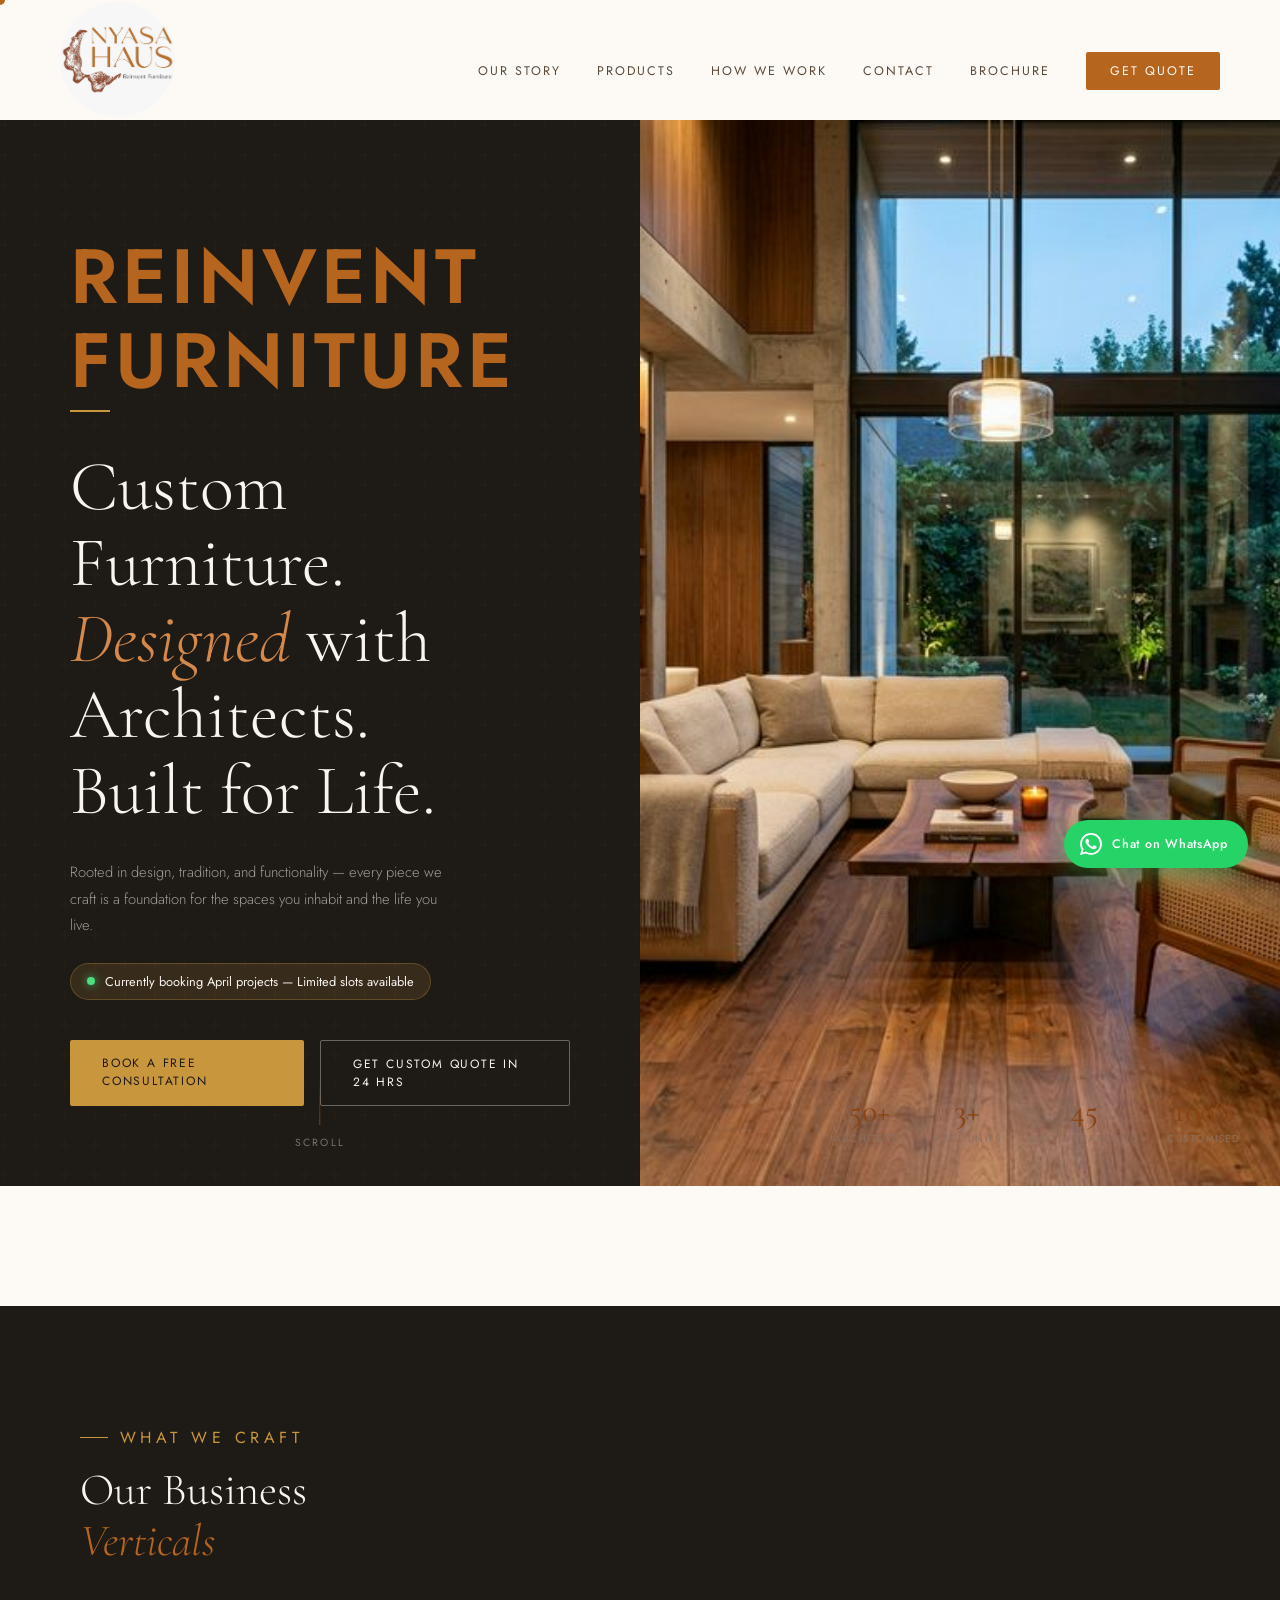
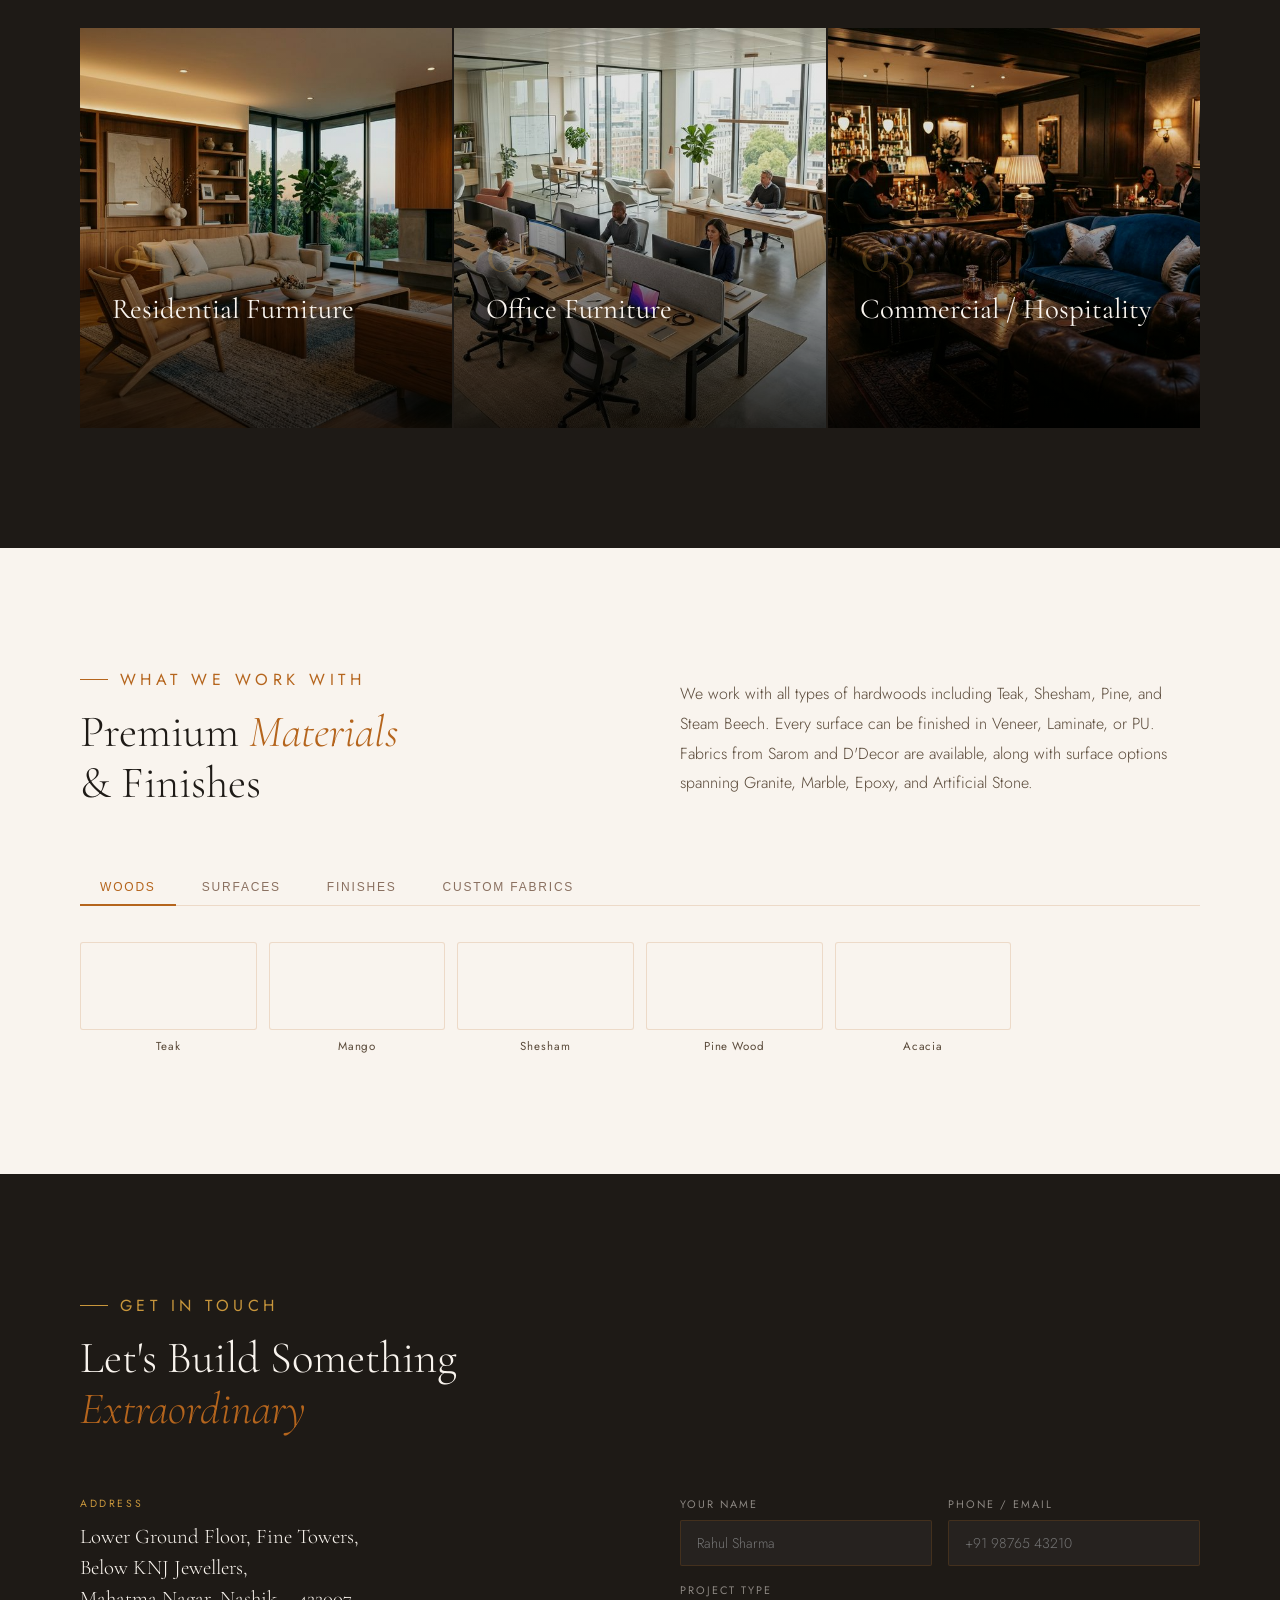
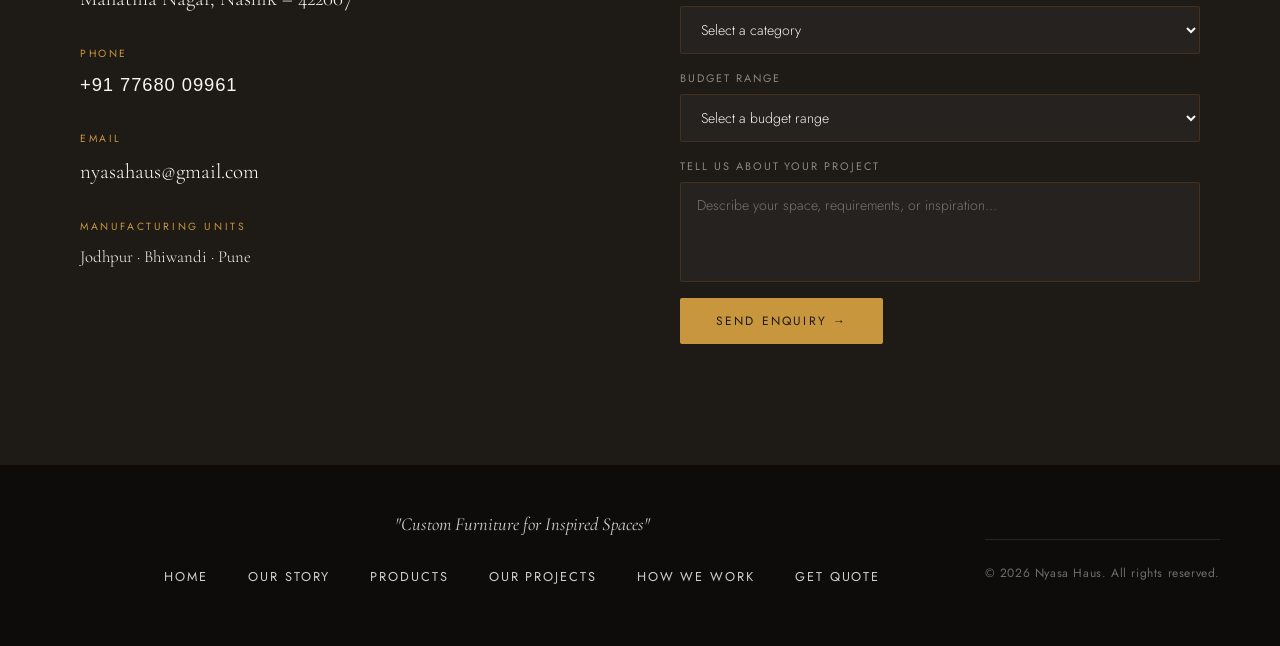
==== index.html @ 00eaa5f9 "style: remove footer logo and reformat HTML elements for consistency" ====
<!DOCTYPE html>
<html lang="en">

<head>
  <meta charset="UTF-8">
  <meta name="viewport" content="width=device-width, initial-scale=1.0">
  <title>Nyasa Haus — Reinvent Furniture</title>
  <link rel="icon" type="image/jpeg" href="nysa_logo.jpeg">
  <link
    href="https://fonts.googleapis.com/css2?family=Cormorant+Garamond:ital,wght@0,300;0,400;0,500;0,600;1,300;1,400&family=Jost:wght@300;400;500&display=swap"
    rel="stylesheet">
  <link rel="stylesheet" href="style.css">
</head>

<body>

  <!-- Custom Cursor -->
  <div id="cursor"></div>

  <!-- ── NAV ── -->
  <nav id="nav">
    <a href="index.html" class="nav-logo"><img src="nysa_logo.jpeg" alt="Nyasa Haus Logo"></a>
    <ul class="nav-links">
      <li><a href="about.html">Our Story</a></li>
      <li><a href="products.html">Products</a></li>
      <!-- <li><a href="projects.html">Our Projects</a></li> -->
      <li><a href="how-we-work.html">How We Work</a></li>
      <li><a href="contact.html">Contact</a></li>
      <li><a href="https://drive.google.com/drive/u/0/folders/1VdUtVTle_fMXnNMbzQ4u52gij57N4GYP"
          target="_blank">Brochure</a></li>
      <li><a href="index.html#contact" class="nav-cta">Get Quote</a></li>
    </ul>

    <!-- Mobile Hamburger Toggle -->
    <div class="hamburger" id="hamburger" onclick="toggleMobileNav()">
      <span></span>
      <span></span>
      <span></span>
    </div>
  </nav>

  <!-- Mobile Overlay Menu -->
  <div class="mobile-nav-overlay" id="mobileNavOverlay">
    <div onclick="toggleMobileNav()"
      style="position: absolute; top: 20px; right: 25px; font-size: 3rem; color: var(--charcoal); cursor: pointer; line-height: 1; transition: transform 0.3s;"
      onmouseover="this.style.transform='rotate(90deg)'" onmouseout="this.style.transform='none'">&times;</div>
    <ul class="mobile-nav-links">
      <li><a href="about.html" onclick="toggleMobileNav()">Our Story</a></li>
      <li><a href="products.html" onclick="toggleMobileNav()">Products</a></li>
      <!-- <li><a href="projects.html" onclick="toggleMobileNav()">Our Projects</a></li> -->
      <li><a href="how-we-work.html" onclick="toggleMobileNav()">How We Work</a></li>
      <li><a href="contact.html" onclick="toggleMobileNav()">Contact</a></li>
      <li><a href="https://drive.google.com/drive/u/0/folders/1VdUtVTle_fMXnNMbzQ4u52gij57N4GYP" target="_blank"
          onclick="toggleMobileNav()">Brochure</a></li>
      <li><a href="index.html#contact" onclick="toggleMobileNav()" style="color: var(--gold); margin-top: 20px;">Get
          Quote</a></li>
    </ul>
  </div>

  <!-- ── HERO ── -->
  <section id="hero">
    <div class="hero-left">
      <div class="hero-tagline">Reinvent Furniture</div>
      <h1 class="hero-headline" style="margin-top: 20px;">
        Custom Furniture.<br><em>Designed</em> with Architects.<br>Built for Life.
      </h1>
      <p class="hero-desc">
        Rooted in design, tradition, and functionality — every piece we craft is a foundation for the spaces you inhabit
        and the life you live.
      </p>
      <div class="hero-urgency">
        <span class="urgency-dot"></span> Currently booking April projects — Limited slots available
      </div>
      <div class="hero-buttons">
        <a href="#contact" class="btn-primary">Book a Free Consultation</a>
        <a href="#contact" class="btn-outline">Get Custom Quote in 24 Hrs</a>
      </div>
      <div class="hero-scroll-hint">
        <div class="scroll-line"></div>
        <span>Scroll</span>
      </div>
    </div>
    <div class="hero-right">
      <img src="hero_luxury_furniture.png" class="hero-right-img" alt="Custom Luxury Furniture">
      <div class="hero-stats">
        <div class="hero-stat">
          <div class="hero-stat-num">50+</div>
          <div class="hero-stat-label">Architects</div>
        </div>
        <div class="hero-stat">
          <div class="hero-stat-num">3+</div>
          <div class="hero-stat-label">Mfg. Units</div>
        </div>
        <div class="hero-stat">
          <div class="hero-stat-num">45</div>
          <div class="hero-stat-label">Day Turnaround</div>
        </div>
        <div class="hero-stat">
          <div class="hero-stat-num">100%</div>
          <div class="hero-stat-label">Customised</div>
        </div>
      </div>
    </div>
  </section>




  <!-- ── CATEGORIES ── -->
  <section id="categories">
    <div class="container">
      <div class="section-label reveal">What We Craft</div>
      <h2 class="section-title reveal reveal-delay-1">Our Business<br><em>Verticals</em></h2>
      <div class="cat-grid reveal reveal-delay-2">
        <div class="cat-card" onclick="openCollection('residential')">
          <div class="cat-bg" style="background: url('residential_demo.png') center/cover no-repeat;"></div>
          <div class="cat-overlay">
            <div class="cat-num">01</div>
            <div class="cat-title">Residential Furniture</div>
            <div class="cat-desc">Dining sets, living room collections, bedroom furniture, and storage solutions crafted
              in real hardwood for homes that feel like sanctuaries.</div>
            <div class="cat-arrow">View Collection →</div>
          </div>
        </div>
        <div class="cat-card" onclick="openCollection('office')">
          <div class="cat-bg" style="background: url('office_demo.png') center/cover no-repeat;"></div>
          <div class="cat-overlay">
            <div class="cat-num">02</div>
            <div class="cat-title">Office Furniture</div>
            <div class="cat-desc">Modular workstations, conference tables, executive desks, cafeteria furniture, and
              complete storage systems for productive workplaces.</div>
            <div class="cat-arrow">View Collection →</div>
          </div>
        </div>
        <div class="cat-card" onclick="openCollection('commercial')">
          <div class="cat-bg" style="background: url('commercial_demo.png') center/cover no-repeat;"></div>
          <div class="cat-overlay">
            <div class="cat-num">03</div>
            <div class="cat-title">Commercial / Hospitality</div>
            <div class="cat-desc">Hotel rooms, restaurant seating, lounge furniture, and bespoke hospitality collections
              that set the tone for memorable guest experiences.</div>
            <div class="cat-arrow">View Collection →</div>
          </div>
        </div>
      </div>
    </div>
  </section>

  <!-- ── MATERIALS ── -->
  <section id="materials">
    <div class="container">
      <div class="materials-intro">
        <div>
          <div class="section-label reveal">What We Work With</div>
          <h2 class="section-title reveal reveal-delay-1">Premium <em>Materials</em><br>& Finishes</h2>
        </div>
        <p class="reveal reveal-delay-2">
          We work with all types of hardwoods including Teak, Shesham, Pine, and Steam Beech. Every surface can be
          finished in Veneer, Laminate, or PU. Fabrics from Sarom and D'Decor are available, along with surface options
          spanning Granite, Marble, Epoxy, and Artificial Stone.
        </p>
      </div>
      <div class="reveal">
        <div class="mat-tabs">
          <button class="mat-tab active" onclick="showMat('wood', this)">Woods</button>
          <button class="mat-tab" onclick="showMat('surface', this)">Surfaces</button>
          <button class="mat-tab" onclick="showMat('finish', this)">Finishes</button>
          <button class="mat-tab" onclick="showMat('fabric', this)">Custom Fabrics</button>
        </div>
        <div class="mat-grid">
          <!-- WOOD -->
          <div class="mat-swatch visible" data-cat="wood">
            <div class="mat-swatch-color s-teak"></div>
            <div class="mat-swatch-name">Teak</div>
          </div>
          <div class="mat-swatch visible" data-cat="wood">
            <div class="mat-swatch-color s-mango"></div>
            <div class="mat-swatch-name">Mango</div>
          </div>
          <div class="mat-swatch visible" data-cat="wood">
            <div class="mat-swatch-color s-shesham"></div>
            <div class="mat-swatch-name">Shesham</div>
          </div>
          <div class="mat-swatch visible" data-cat="wood">
            <div class="mat-swatch-color s-mahogany"></div>
            <div class="mat-swatch-name">Pine Wood</div>
          </div>
          <div class="mat-swatch visible" data-cat="wood">
            <div class="mat-swatch-color s-acacia"></div>
            <div class="mat-swatch-name">Acacia</div>
          </div>

          <!-- SURFACE -->
          <div class="mat-swatch" data-cat="surface">
            <div class="mat-swatch-color s-black-granite"></div>
            <div class="mat-swatch-name">Black Granite</div>
          </div>
          <div class="mat-swatch" data-cat="surface">
            <div class="mat-swatch-color s-red-granite"></div>
            <div class="mat-swatch-name">Red Granite</div>
          </div>
          <div class="mat-swatch" data-cat="surface">
            <div class="mat-swatch-color s-brown-granite"></div>
            <div class="mat-swatch-name">Brown Granite</div>
          </div>
          <div class="mat-swatch" data-cat="surface">
            <div class="mat-swatch-color s-white-marble"></div>
            <div class="mat-swatch-name">White Marble</div>
          </div>
          <div class="mat-swatch" data-cat="surface">
            <div class="mat-swatch-color s-black-marble"></div>
            <div class="mat-swatch-name">Black Marble</div>
          </div>
          <div class="mat-swatch" data-cat="surface">
            <div class="mat-swatch-color s-epoxy"></div>
            <div class="mat-swatch-name">Epoxy</div>
          </div>
          <!-- FINISH -->
          <div class="mat-swatch" data-cat="finish">
            <div class="mat-swatch-color s-matte"></div>
            <div class="mat-swatch-name">Matte</div>
          </div>
          <div class="mat-swatch" data-cat="finish">
            <div class="mat-swatch-color s-glossy"></div>
            <div class="mat-swatch-name">Glossy</div>
          </div>
          <div class="mat-swatch" data-cat="finish">
            <div class="mat-swatch-color s-satin"></div>
            <div class="mat-swatch-name">Satin</div>
          </div>
          <div class="mat-swatch" data-cat="finish">
            <div class="mat-swatch-color s-lacquer"></div>
            <div class="mat-swatch-name">Lacquer</div>
          </div>
          <div class="mat-swatch" data-cat="finish">
            <div class="mat-swatch-color s-pu"></div>
            <div class="mat-swatch-name">PU Finish</div>
          </div>
          <div class="mat-swatch" data-cat="finish">
            <div class="mat-swatch-color s-antique"></div>
            <div class="mat-swatch-name">Antique</div>
          </div>
          <!-- FABRIC -->
          <div class="mat-swatch" data-cat="fabric">
            <div class="mat-swatch-color s-cotton"></div>
            <div class="mat-swatch-name">Cotton</div>
          </div>
          <div class="mat-swatch" data-cat="fabric">
            <div class="mat-swatch-color s-velvet"></div>
            <div class="mat-swatch-name">Velvet</div>
          </div>
          <div class="mat-swatch" data-cat="fabric">
            <div class="mat-swatch-color s-linen"></div>
            <div class="mat-swatch-name">Linen</div>
          </div>
          <div class="mat-swatch" data-cat="fabric">
            <div class="mat-swatch-color s-leather"></div>
            <div class="mat-swatch-name">Leather</div>
          </div>
          <div class="mat-swatch" data-cat="fabric">
            <div class="mat-swatch-color s-suede"></div>
            <div class="mat-swatch-name">Suede</div>
          </div>
          <div class="mat-swatch" data-cat="fabric">
            <div class="mat-swatch-color s-jute"></div>
            <div class="mat-swatch-name">Jute</div>
          </div>
        </div>
      </div>
    </div>
  </section>

  <!-- ── CONTACT ── -->
  <section id="contact">
    <div class="container">
      <div class="section-label reveal">Get In Touch</div>
      <h2 class="section-title reveal reveal-delay-1">Let's Build Something<br><em>Extraordinary</em></h2>
      <div class="contact-grid">
        <div class="contact-info reveal reveal-delay-1">
          <div class="contact-block">
            <div class="contact-block-label">Address</div>
            <div class="contact-block-value">Lower Ground Floor, Fine Towers,<br>Below KNJ Jewellers,<br>Mahatma Nagar,
              Nashik – 422007</div>
          </div>
          <div class="contact-block">
            <div class="contact-block-label">Phone</div>
            <div class="contact-block-value"
              style="white-space: nowrap; font-family: 'Helvetica Neue', Arial, sans-serif; font-size: 1.15rem; letter-spacing: 0.05em;">
              +91 77680 09961</div>
          </div>
          <div class="contact-block">
            <div class="contact-block-label">Email</div>
            <div class="contact-block-value"><a href="mailto:nyasahaus@gmail.com"
                style="color: white; text-decoration: none;">nyasahaus@gmail.com</a></div>
          </div>
          <div class="contact-block">
            <div class="contact-block-label">Manufacturing Units</div>
            <div class="contact-block-value" style="font-size:1.05rem;">Jodhpur · Bhiwandi · Pune</div>
          </div>
        </div>
        <div class="contact-form reveal reveal-delay-2">
          <div class="form-row">
            <div class="form-group">
              <label>Your Name</label>
              <input type="text" id="fName" placeholder="Rahul Sharma" required>
            </div>
            <div class="form-group">
              <label>Phone / Email</label>
              <input type="text" id="fContact" placeholder="+91 98765 43210" required>
            </div>
          </div>
          <div class="form-group">
            <label>Project Type</label>
            <select id="fCategory">
              <option value="">Select a category</option>
              <option>Residential Furniture</option>
              <option>Office Furniture</option>
              <option>Commercial / Hospitality</option>
              <option>Modular Furniture</option>
            </select>
          </div>
          <div class="form-group">
            <label>Budget Range</label>
            <select id="fBudget">
              <option value="">Select a budget range</option>
              <option>Under ₹50,000</option>
              <option>₹50,000 - ₹1,00,000</option>
              <option>₹1,00,000 - ₹5,00,000</option>
              <option>₹5,00,000+</option>
            </select>
          </div>
          <div class="form-group">
            <label>Tell us about your project</label>
            <textarea id="fMessage" placeholder="Describe your space, requirements, or inspiration..."></textarea>
          </div>
          <div id="formStatus" class="form-status" style="display:none;"></div>
          <button id="submitBtn" class="form-submit" onclick="handleSubmit(event)">Send Enquiry →</button>
        </div>
      </div>
    </div>
  </section>

  <!-- ── IMAGE COLLECTION MODAL ── -->
  <div id="collection-modal">
    <div class="modal-content">
      <div class="modal-close" onclick="closeCollection()">&times;</div>
      <div class="modal-header">
        <h3 id="modal-title" class="modal-title">Collection</h3>
      </div>
      <div id="modal-gallery" class="modal-gallery">
        <!-- Images injected via JS -->
      </div>
      <div style="text-align: center; margin-top: 40px;">
        <button class="btn-primary" onclick="closeCollection()"
          style="padding: 12px 36px; border-radius: 30px; font-size: 0.8rem; cursor: pointer;">Close Gallery</button>
      </div>
    </div>
  </div>


  <!-- ── WHATSAPP FLOAT ── -->
  <a href="https://wa.me/917798900022?text=Hi%20Nyasa%20Haus%2C%20I%27d%20like%20to%20enquire%20about%20custom%20furniture."
    class="wa-float" target="_blank" rel="noopener" aria-label="Chat on WhatsApp">
    <svg viewBox="0 0 24 24" fill="currentColor" xmlns="http://www.w3.org/2000/svg">
      <path
        d="M17.472 14.382c-.297-.149-1.758-.867-2.03-.967-.273-.099-.471-.148-.67.15-.197.297-.767.966-.94 1.164-.173.199-.347.223-.644.075-.297-.15-1.255-.463-2.39-1.475-.883-.788-1.48-1.761-1.653-2.059-.173-.297-.018-.458.13-.606.134-.133.298-.347.446-.52.149-.174.198-.298.298-.497.099-.198.05-.371-.025-.52-.075-.149-.669-1.612-.916-2.207-.242-.579-.487-.5-.669-.51-.173-.008-.371-.01-.57-.01-.198 0-.52.074-.792.372-.272.297-1.04 1.016-1.04 2.479 0 1.462 1.065 2.875 1.213 3.074.149.198 2.096 3.2 5.077 4.487.709.306 1.262.489 1.694.625.712.227 1.36.195 1.871.118.571-.085 1.758-.719 2.006-1.413.248-.694.248-1.289.173-1.413-.074-.124-.272-.198-.57-.347m-5.421 7.403h-.004a9.87 9.87 0 01-5.031-1.378l-.361-.214-3.741.982.998-3.648-.235-.374a9.86 9.86 0 01-1.51-5.26c.001-5.45 4.436-9.884 9.888-9.884 2.64 0 5.122 1.03 6.988 2.898a9.825 9.825 0 012.893 6.994c-.003 5.45-4.437 9.884-9.885 9.884m8.413-18.297A11.815 11.815 0 0012.05 0C5.495 0 .16 5.335.157 11.892c0 2.096.547 4.142 1.588 5.945L.057 24l6.305-1.654a11.882 11.882 0 005.683 1.448h.005c6.554 0 11.89-5.335 11.893-11.893a11.821 11.821 0 00-3.48-8.413z" />
    </svg>
    <span class="wa-text">Chat on WhatsApp</span>
  </a>

  <!-- ── FOOTER ── -->
  <footer>
    <div class="footer-content"
      style="display: flex; flex-direction: column; align-items: center; justify-content: center; max-width: 1240px; margin: 0 auto; padding: 0 60px 20px; text-align: center; gap: 32px;">
      <div class="footer-left">
        <!-- Logo removed as requested -->
        <div class="footer-tagline" style="margin-top: 8px; font-size: 1.15rem; color: rgba(255,255,255,0.8);">"Custom
          Furniture for Inspired Spaces"</div>
      </div>
      <div class="footer-links" style="display: flex; gap: 40px; flex-wrap: wrap; justify-content: center;">
        <a href="index.html"
          style="color: rgba(255,255,255,0.8); text-decoration: none; font-size: 0.8rem; letter-spacing: 0.15em; text-transform: uppercase; transition: color 0.3s;"
          onmouseover="this.style.color='var(--gold)'" onmouseout="this.style.color='rgba(255,255,255,0.8)'">Home</a>
        <a href="about.html"
          style="color: rgba(255,255,255,0.8); text-decoration: none; font-size: 0.8rem; letter-spacing: 0.15em; text-transform: uppercase; transition: color 0.3s;"
          onmouseover="this.style.color='var(--gold)'" onmouseout="this.style.color='rgba(255,255,255,0.8)'">Our
          Story</a>
        <a href="products.html"
          style="color: rgba(255,255,255,0.8); text-decoration: none; font-size: 0.8rem; letter-spacing: 0.15em; text-transform: uppercase; transition: color 0.3s;"
          onmouseover="this.style.color='var(--gold)'"
          onmouseout="this.style.color='rgba(255,255,255,0.8)'">Products</a>
        <a href="projects.html"
          style="color: rgba(255,255,255,0.8); text-decoration: none; font-size: 0.8rem; letter-spacing: 0.15em; text-transform: uppercase; transition: color 0.3s;"
          onmouseover="this.style.color='var(--gold)'" onmouseout="this.style.color='rgba(255,255,255,0.8)'">Our
          Projects</a>
        <a href="how-we-work.html"
          style="color: rgba(255,255,255,0.8); text-decoration: none; font-size: 0.8rem; letter-spacing: 0.15em; text-transform: uppercase; transition: color 0.3s;"
          onmouseover="this.style.color='var(--gold)'" onmouseout="this.style.color='rgba(255,255,255,0.8)'">How We
          Work</a>
        <a href="index.html#contact"
          style="color: rgba(255,255,255,0.8); text-decoration: none; font-size: 0.8rem; letter-spacing: 0.15em; text-transform: uppercase; transition: color 0.3s;"
          onmouseover="this.style.color='var(--gold)'" onmouseout="this.style.color='rgba(255,255,255,0.8)'">Get
          Quote</a>
      </div>
    </div>
    <div class="footer-bottom"
      style="text-align: center; padding-top: 24px; border-top: 1px solid rgba(255,255,255,0.1); margin-top: 10px;">
      <div class="footer-copy" style="font-size: 0.75rem; color: rgba(255,255,255,0.4); letter-spacing: 0.05em;">© 2026
        Nyasa Haus. All rights reserved.</div>
    </div>
  </footer>

  <script src="script.js"></script>
</body>

</html>
---- style.css ----
﻿*,
*::before,
*::after {
  margin: 0;
  padding: 0;
  box-sizing: border-box;
}

:root {
  --cream: #f9f4ee;
  --warm-white: #fdfaf6;
  --teak: #b5651d;
  --teak-dark: #8b4513;
  --teak-light: #d4894a;
  --gold: #c8963c;
  --charcoal: #1e1a16;
  --mid: #5a4a3a;
  --light-mid: #8a7060;
  --border: rgba(181, 101, 29, 0.18);
  --section-gap: 120px;
}

html {
  scroll-behavior: smooth;
}

body {
  font-family: 'Jost', sans-serif;
  background: var(--warm-white);
  color: var(--charcoal);
  overflow-x: hidden;
}

/* â”€â”€ CURSOR â”€â”€ */
body {
  cursor: none;
}

#cursor {
  width: 10px;
  height: 10px;
  background: var(--teak);
  border-radius: 50%;
  position: fixed;
  top: 0;
  left: 0;
  pointer-events: none;
  z-index: 9999;
  transform: translate(-50%, -50%);
  transition: transform 0.08s ease, width 0.25s ease, height 0.25s ease, background 0.25s ease;
}

#cursor.big {
  width: 44px;
  height: 44px;
  background: transparent;
  border: 1.5px solid var(--teak);
}

/* â”€â”€ NAV â”€â”€ */
nav {
  position: fixed;
  top: 0;
  left: 0;
  right: 0;
  z-index: 100;
  display: flex;
  justify-content: space-between;
  align-items: center;
  padding: 22px 60px;
  transition: background 0.4s, padding 0.4s;
}

nav.scrolled {
  background: rgba(253, 250, 246, 0.95);
  backdrop-filter: blur(12px);
  padding: 14px 60px;
  box-shadow: 0 1px 0 var(--border);
}

.nav-logo {
  display: flex;
  align-items: center;
  text-decoration: none;
  flex-shrink: 0;
}

.nav-logo img {
  height: 56px;
  width: auto;
  object-fit: contain;
  transition: opacity 0.3s, height 0.3s;
}

nav.scrolled .nav-logo img {
  height: 42px;
}

.nav-links {
  display: flex;
  gap: 36px;
  list-style: none;
}

.nav-links a {
  font-size: 0.78rem;
  letter-spacing: 0.16em;
  text-transform: uppercase;
  color: var(--mid);
  text-decoration: none;
  position: relative;
  transition: color 0.3s;
}

.nav-links a::after {
  content: '';
  position: absolute;
  bottom: -3px;
  left: 0;
  width: 0;
  height: 1px;
  background: var(--teak);
  transition: width 0.3s;
}

.nav-links a:hover {
  color: var(--teak);
}

.nav-links a:hover::after {
  width: 100%;
}

.nav-cta {
  font-size: 0.75rem;
  letter-spacing: 0.15em;
  text-transform: uppercase;
  color: var(--warm-white) !important;
  background: var(--teak);
  padding: 10px 24px;
  border-radius: 2px;
  transition: background 0.3s !important;
}

.nav-cta:hover {
  background: var(--teak-dark) !important;
  color: var(--warm-white) !important;
}

.nav-cta::after {
  display: none !important;
}

/* â”€â”€ MOBILE NAV â”€â”€ */
.hamburger {
  display: none;
  flex-direction: column;
  gap: 6px;
  cursor: pointer;
  z-index: 102;
  /* Above overlay */
  padding: 10px;
}

.hamburger span {
  width: 32px;
  height: 2px;
  background: var(--charcoal);
  display: block;
  transition: all 0.3s ease-in-out;
  transform-origin: center;
}

.hamburger.active span:nth-child(1) {
  transform: translateY(8px) rotate(45deg);
}

.hamburger.active span:nth-child(2) {
  opacity: 0;
}

.hamburger.active span:nth-child(3) {
  transform: translateY(-8px) rotate(-45deg);
}

.mobile-nav-overlay {
  position: fixed;
  top: 0;
  left: 0;
  width: 100%;
  height: 100vh;
  background: rgba(249, 244, 238, 0.98);
  backdrop-filter: blur(10px);
  z-index: 101;
  display: flex;
  flex-direction: column;
  justify-content: center;
  align-items: center;
  opacity: 0;
  pointer-events: none;
  transform: translateY(-20px);
  transition: opacity 0.4s ease, transform 0.4s ease;
}

.mobile-nav-overlay.active {
  opacity: 1;
  pointer-events: auto;
  transform: translateY(0);
}

.mobile-nav-links {
  list-style: none;
  text-align: center;
  display: flex;
  flex-direction: column;
  gap: 30px;
}

.mobile-nav-links a {
  font-family: 'Cormorant Garamond', serif;
  font-size: 2.2rem;
  text-decoration: none;
  color: var(--charcoal);
  transition: color 0.3s;
}

/* â”€â”€ HERO â”€â”€ */
#hero {
  min-height: 100vh;
  display: grid;
  grid-template-columns: 1fr 1fr;
  position: relative;
  overflow: hidden;
}

.hero-left {
  background: var(--charcoal);
  display: flex;
  flex-direction: column;
  justify-content: flex-end;
  padding: 100px 70px 80px;
  position: relative;
  overflow: hidden;
}

.hero-left::before {
  content: '';
  position: absolute;
  inset: 0;
  background: url("data:image/svg+xml,%3Csvg width='60' height='60' viewBox='0 0 60 60' xmlns='http://www.w3.org/2000/svg'%3E%3Cg fill='none' fill-rule='evenodd'%3E%3Cg fill='%23b5651d' fill-opacity='0.04'%3E%3Cpath d='M36 34v-4h-2v4h-4v2h4v4h2v-4h4v-2h-4zm0-30V0h-2v4h-4v2h4v4h2V6h4V4h-4zM6 34v-4H4v4H0v2h4v4h2v-4h4v-2H6zM6 4V0H4v4H0v2h4v4h2V6h4V4H6z'/%3E%3C/g%3E%3C/g%3E%3C/svg%3E");
}

.hero-tag {
  font-size: 1.0rem;
  letter-spacing: 0.25em;
  text-transform: uppercase;
  color: var(--gold);
  margin-bottom: 24px;
  opacity: 0;
  animation: fadeUp 0.8s 0.3s forwards;
}

.hero-headline {
  font-family: 'Cormorant Garamond', serif;
  font-size: clamp(3.2rem, 5.5vw, 5.5rem);
  font-weight: 300;
  line-height: 1.08;
  color: var(--cream);
  margin-bottom: 30px;
  opacity: 0;
  animation: fadeUp 0.8s 0.5s forwards;
}

.hero-headline em {
  color: var(--teak-light);
  font-style: italic;
}

.hero-desc {
  font-size: 0.92rem;
  line-height: 1.8;
  color: rgba(249, 244, 238, 0.6);
  max-width: 380px;
  margin-bottom: 24px;
  font-weight: 300;
  opacity: 0;
  animation: fadeUp 0.8s 0.7s forwards;
}

.hero-urgency {
  display: inline-flex;
  align-items: center;
  gap: 10px;
  padding: 8px 16px;
  border-radius: 30px;
  background: rgba(200, 150, 60, 0.15);
  border: 1px solid rgba(200, 150, 60, 0.3);
  color: var(--cream);
  font-size: 0.8rem;
  margin-bottom: 40px;
  opacity: 0;
  animation: fadeUp 0.8s 0.8s forwards;
  width: fit-content;
}

.urgency-dot {
  width: 8px;
  height: 8px;
  border-radius: 50%;
  background: #4ade80;
  box-shadow: 0 0 8px rgba(74, 222, 128, 0.8);
  animation: pulseDot 2s infinite;
}

@keyframes pulseDot {
  0% {
    transform: scale(1);
    opacity: 1;
  }

  50% {
    transform: scale(1.2);
    opacity: 0.6;
  }

  100% {
    transform: scale(1);
    opacity: 1;
  }
}

.hero-buttons {
  display: flex;
  gap: 16px;
  opacity: 0;
  animation: fadeUp 0.8s 0.9s forwards;
}

.btn-primary {
  display: inline-block;
  font-size: 0.75rem;
  letter-spacing: 0.15em;
  text-transform: uppercase;
  color: var(--charcoal);
  background: var(--gold);
  padding: 14px 32px;
  border-radius: 2px;
  text-decoration: none;
  transition: background 0.3s, transform 0.2s;
}

.btn-primary:hover {
  background: var(--teak-light);
  transform: translateY(-2px);
}

.btn-outline {
  display: inline-block;
  font-size: 0.75rem;
  letter-spacing: 0.15em;
  text-transform: uppercase;
  color: var(--cream);
  border: 1px solid rgba(249, 244, 238, 0.35);
  padding: 14px 32px;
  border-radius: 2px;
  text-decoration: none;
  transition: border-color 0.3s, background 0.3s;
}

.btn-outline:hover {
  border-color: var(--gold);
  background: rgba(200, 150, 60, 0.1);
}

.hero-right {
  position: relative;
  background: var(--cream);
  overflow: hidden;
}

.hero-right-img {
  width: 100%;
  height: 100%;
  object-fit: cover;
  opacity: 0;
  animation: fadeIn 1.2s 0.4s forwards;
}

/* Placeholder gradient for hero image */
.hero-img-placeholder {
  width: 100%;
  height: 100%;
  background: linear-gradient(135deg, #d4894a 0%, #8b4513 40%, #1e1a16 100%);
  display: flex;
  align-items: center;
  justify-content: center;
  flex-direction: column;
  gap: 12px;
  opacity: 0;
  animation: fadeIn 1.2s 0.4s forwards;
}

.hero-img-placeholder svg {
  width: 120px;
  opacity: 0.18;
}

.hero-scroll-hint {
  position: absolute;
  bottom: 36px;
  left: 50%;
  transform: translateX(-50%);
  display: flex;
  flex-direction: column;
  align-items: center;
  gap: 10px;
  color: rgba(249, 244, 238, 0.4);
  font-size: 0.65rem;
  letter-spacing: 0.2em;
  text-transform: uppercase;
  opacity: 0;
  animation: fadeIn 1s 1.4s forwards;
}

.scroll-line {
  width: 1px;
  height: 48px;
  background: linear-gradient(to bottom, transparent, rgba(181, 101, 29, 0.6));
  animation: scrollPulse 2s infinite;
}

@keyframes scrollPulse {

  0%,
  100% {
    opacity: 0.4;
  }

  50% {
    opacity: 1;
  }
}

.hero-stats {
  position: absolute;
  bottom: 40px;
  right: 40px;
  display: flex;
  gap: 28px;
  opacity: 0;
  animation: fadeUp 0.8s 1.1s forwards;
}

.hero-stat {
  text-align: center;
}

.hero-stat-num {
  font-family: 'Cormorant Garamond', serif;
  font-size: 2rem;
  font-weight: 500;
  color: var(--teak-dark);
  line-height: 1;
}

.hero-stat-label {
  font-size: 0.62rem;
  letter-spacing: 0.15em;
  text-transform: uppercase;
  color: var(--light-mid);
  margin-top: 4px;
}

/* â”€â”€ MARQUEE â”€â”€ */
.marquee-strip {
  background: var(--teak);
  padding: 14px 0;
  overflow: hidden;
  white-space: nowrap;
}

.marquee-inner {
  display: inline-flex;
  gap: 0;
  animation: marquee 22s linear infinite;
}

.marquee-inner span {
  font-size: 0.72rem;
  letter-spacing: 0.2em;
  text-transform: uppercase;
  color: var(--cream);
  padding: 0 32px;
}

.marquee-inner .dot {
  color: var(--gold);
  font-size: 1rem;
}

@keyframes marquee {
  from {
    transform: translateX(0);
  }

  to {
    transform: translateX(-50%);
  }
}

/* â”€â”€ SECTION COMMONS â”€â”€ */
section {
  padding: var(--section-gap) 0;
}

.container {
  max-width: 1240px;
  margin: 0 auto;
  padding: 0 60px;
}

.section-label {
  font-size: 1rem;
  letter-spacing: 0.28em;
  text-transform: uppercase;
  color: var(--teak);
  margin-bottom: 16px;
  display: flex;
  align-items: center;
  gap: 12px;
}

.section-label::before {
  content: '';
  display: block;
  width: 28px;
  height: 1px;
  background: var(--teak);
}

.section-title {
  font-family: 'Cormorant Garamond', serif;
  font-size: clamp(2.2rem, 3.5vw, 3.4rem);
  font-weight: 300;
  line-height: 1.15;
  color: var(--charcoal);
}

.section-title em {
  font-style: italic;
  color: var(--teak);
}

/* â”€â”€ ABOUT â”€â”€ */
#about {
  background: var(--warm-white);
}

.about-grid {
  display: grid;
  grid-template-columns: 1fr 1fr;
  gap: 80px;
  align-items: center;
  margin-top: 70px;
}

.about-visual {
  position: relative;
  height: 520px;
}

.about-card {
  position: absolute;
  border-radius: 3px;
  overflow: hidden;
  box-shadow: 0 20px 60px rgba(30, 26, 22, 0.15);
}

.about-card-main {
  width: 78%;
  height: 78%;
  top: 0;
  left: 0;
  background: linear-gradient(145deg, #c8903c 0%, #8b4513 60%, #1e1a16 100%);
  display: flex;
  align-items: center;
  justify-content: center;
}

.about-card-accent {
  width: 52%;
  height: 46%;
  bottom: 0;
  right: 0;
  background: var(--cream);
  border: 1px solid var(--border);
  display: flex;
  flex-direction: column;
  align-items: center;
  justify-content: center;
  gap: 6px;
}

.about-card-accent .big-num {
  font-family: 'Cormorant Garamond', serif;
  font-size: 3.5rem;
  font-weight: 300;
  color: var(--teak);
  line-height: 1;
}

.about-card-accent .big-label {
  font-size: 0.7rem;
  letter-spacing: 0.18em;
  text-transform: uppercase;
  color: var(--mid);
  text-align: center;
  padding: 0 16px;
}

.wood-icon {
  width: 80px;
  opacity: 0.25;
}

.about-text p {
  font-size: 1rem;
  line-height: 1.85;
  color: var(--mid);
  font-weight: 300;
  margin-bottom: 20px;
}

.about-pillars {
  margin-top: 36px;
  display: grid;
  grid-template-columns: 1fr 1fr;
  gap: 20px;
}

.pillar {
  padding: 20px;
  border: 1px solid var(--border);
  border-radius: 3px;
  background: var(--cream);
  transition: border-color 0.3s, transform 0.3s;
}

.pillar:hover {
  border-color: var(--teak);
  transform: translateY(-3px);
}

.pillar-icon {
  font-size: 1.4rem;
  margin-bottom: 10px;
}

.pillar h4 {
  font-family: 'Cormorant Garamond', serif;
  font-size: 1.1rem;
  font-weight: 500;
  color: var(--charcoal);
  margin-bottom: 6px;
}

.pillar p {
  font-size: 0.8rem;
  line-height: 1.6;
  color: var(--light-mid);
  margin: 0 !important;
}

/* â”€â”€ CATEGORIES â”€â”€ */
#categories {
  background: var(--charcoal);
}

#categories .section-label {
  color: var(--gold);
}

#categories .section-label::before {
  background: var(--gold);
}

#categories .section-title {
  color: var(--cream);
}

.cat-grid {
  margin-top: 60px;
  display: grid;
  grid-template-columns: repeat(3, 1fr);
  gap: 2px;
}

.cat-card {
  position: relative;
  height: 400px;
  overflow: hidden;
  cursor: none;
}

.cat-bg {
  position: absolute;
  inset: 0;
  transition: transform 0.6s ease;
}

.cat-card:hover .cat-bg {
  transform: scale(1.06);
}

.cat-bg-1 {
  background: linear-gradient(160deg, #6b3a1f 0%, #2c1810 100%);
}

.cat-bg-2 {
  background: linear-gradient(160deg, #2a3a2a 0%, #1a2520 100%);
}

.cat-bg-3 {
  background: linear-gradient(160deg, #3a2a1a 0%, #1e1510 100%);
}

.cat-overlay {
  position: absolute;
  inset: 0;
  background: linear-gradient(to top, rgba(0, 0, 0, 0.75) 0%, rgba(0, 0, 0, 0.1) 60%);
  display: flex;
  flex-direction: column;
  justify-content: flex-end;
  padding: 36px 32px;
  transition: background 0.4s;
}

.cat-card:hover .cat-overlay {
  background: linear-gradient(to top, rgba(0, 0, 0, 0.88) 0%, rgba(0, 0, 0, 0.2) 50%);
}

.cat-num {
  font-family: 'Cormorant Garamond', serif;
  font-size: 4rem;
  font-weight: 300;
  color: rgba(200, 150, 60, 0.25);
  line-height: 1;
  margin-bottom: 8px;
  transition: color 0.4s;
}

.cat-card:hover .cat-num {
  color: rgba(200, 150, 60, 0.5);
}

.cat-icon {
  font-size: 2rem;
  margin-bottom: 12px;
}

.cat-title {
  font-family: 'Cormorant Garamond', serif;
  font-size: 1.8rem;
  font-weight: 400;
  color: var(--cream);
  margin-bottom: 10px;
}

.cat-desc {
  font-size: 0.82rem;
  line-height: 1.6;
  color: rgba(249, 244, 238, 0.65);
  font-weight: 300;
  max-height: 0;
  overflow: hidden;
  transition: max-height 0.4s ease;
}

.cat-card:hover .cat-desc {
  max-height: 80px;
}

.cat-arrow {
  margin-top: 20px;
  display: inline-block;
  padding: 10px 24px;
  font-size: 0.72rem;
  letter-spacing: 0.18em;
  text-transform: uppercase;
  color: var(--cream);
  background: var(--gold);
  border-radius: 40px;
  opacity: 0;
  transform: translateY(8px);
  transition: opacity 0.3s, transform 0.3s, background-color 0.3s;
}

.cat-card:hover .cat-arrow {
  opacity: 1;
  transform: translateY(0);
  background: var(--teak);
}

/* â”€â”€ MATERIALS â”€â”€ */
#materials {
  background: var(--cream);
}

.materials-intro {
  display: grid;
  grid-template-columns: 1fr 1fr;
  gap: 80px;
  align-items: center;
  margin-bottom: 60px;
}

.materials-intro p {
  font-size: 1rem;
  line-height: 1.85;
  color: var(--mid);
  font-weight: 300;
}

.mat-tabs {
  display: flex;
  gap: 6px;
  margin-bottom: 36px;
  border-bottom: 1px solid var(--border);
  padding-bottom: 0;
}

.mat-tab {
  font-size: 0.75rem;
  letter-spacing: 0.15em;
  text-transform: uppercase;
  color: var(--light-mid);
  padding: 10px 20px;
  border: none;
  background: none;
  cursor: none;
  border-bottom: 2px solid transparent;
  margin-bottom: -1px;
  transition: color 0.3s, border-color 0.3s;
}

.mat-tab.active {
  color: var(--teak);
  border-bottom-color: var(--teak);
}

.mat-grid {
  display: grid;
  grid-template-columns: repeat(6, 1fr);
  gap: 12px;
}

.mat-swatch {
  display: none;
  flex-direction: column;
  gap: 8px;
}

.mat-swatch.visible {
  display: flex;
}

.mat-swatch-color {
  height: 88px;
  border-radius: 3px;
  border: 1px solid var(--border);
  transition: transform 0.3s, box-shadow 0.3s;
  background-size: cover;
  background-position: center;
  background-color: var(--cream);
}

.mat-swatch:hover .mat-swatch-color {
  transform: scale(1.04);
  box-shadow: 0 8px 24px rgba(30, 26, 22, 0.12);
}

.mat-swatch-name {
  font-size: 0.72rem;
  letter-spacing: 0.08em;
  color: var(--mid);
  text-align: center;
}

/* Swatch images */
.s-teak {
  background-image: url('https://media.istockphoto.com/id/1263121103/photo/clean-teak-wood-texture-banner.webp?a=1&b=1&s=612x612&w=0&k=20&c=mJvuiZZ4ToPUc9C4iwBzsuNjMol3YVL3gQjBc6z8cjw=');
}

.s-mango {
  background-image: url('https://images.unsplash.com/photo-1644931551533-02906718127f?w=600&auto=format&fit=crop&q=60&ixlib=rb-4.1.0&ixid=M3wxMjA3fDB8MHxzZWFyY2h8Nnx8bWFuZ28lMjB3b29kJTIwdGV4dHVyZXxlbnwwfHwwfHx8MA%3D%3D');
}

.s-shesham {
  background-image: url('https://media.istockphoto.com/id/1320686433/photo/sheesham-wood-veneer-background.webp?a=1&b=1&s=612x612&w=0&k=20&c=CdkMxT3TIFg4a_Yv_w0IWsPysVffw7l5FfjVkM7xN1g=');
}

.s-mahogany {
  background-image: url('https://images.unsplash.com/photo-1678794792916-e5cb1217bed1?w=600&auto=format&fit=crop&q=60&ixlib=rb-4.1.0&ixid=M3wxMjA3fDB8MHxzZWFyY2h8M3x8bWFob2dhbnklMjB3b29kJTIwdGV4dHVyZXxlbnwwfHwwfHx8MA%3D%3D');
}

.s-acacia {
  background-image: url('https://images.unsplash.com/photo-1677338003679-b422eb979c5d?w=600&auto=format&fit=crop&q=60&ixlib=rb-4.1.0&ixid=M3wxMjA3fDB8MHxzZWFyY2h8Mnx8YWNhY2lhJTIwd29vZCUyMHRleHR1cmV8ZW58MHx8MHx8fDA%3D');
}

.s-pine {
  background-image: url('https://media.istockphoto.com/id/928697568/photo/natural-wood-texture-background.webp?a=1&b=1&s=612x612&w=0&k=20&c=49zxIXphNEnEvBMiXc6_wlimiQ1dEt2uBeFmaxUL-8U=');
}

.s-cherry {
  background-image: url('https://images.unsplash.com/photo-1736506159776-22ca388780fa?w=600&auto=format&fit=crop&q=60&ixlib=rb-4.1.0&ixid=M3wxMjA3fDB8MHxzZWFyY2h8MjB8fGNoZXJyeSUyMHdvb2QlMjB0ZXh0dXJlfGVufDB8fDB8fHww');
}

.s-black-granite {
  background-image: url('https://images.unsplash.com/photo-1694381559665-a24ccb0d41c3?w=600&auto=format&fit=crop&q=60&ixlib=rb-4.1.0&ixid=M3wxMjA3fDB8MHxzZWFyY2h8MTB8fGJsYWNrJTIwZ3Jhbml0ZSUyMHN1cmZhY2UlMjB0ZXh0dXJlfGVufDB8fDB8fHww');
}

.s-red-granite {
  background-image: url('https://images.unsplash.com/photo-1585749864763-de34e7afde1b?w=600&auto=format&fit=crop&q=60&ixlib=rb-4.1.0&ixid=M3wxMjA3fDB8MHxzZWFyY2h8Mnx8cmVkJTIwZ3Jhbml0ZSUyMHN1cmZhY2UlMjB0ZXh0dXJlfGVufDB8fDB8fHww');
}

.s-brown-granite {
  background-image: url('https://images.unsplash.com/photo-1679407263861-fd418ef4b5c7?w=600&auto=format&fit=crop&q=60&ixlib=rb-4.1.0&ixid=M3wxMjA3fDB8MHxzZWFyY2h8MTh8fGJyb3duJTIwZ3Jhbml0ZSUyMHN1cmZhY2UlMjB0ZXh0dXJlfGVufDB8fDB8fHww');
}

.s-white-marble {
  background-image: url('https://images.unsplash.com/photo-1694378061128-d3df24b1ae47?w=600&auto=format&fit=crop&q=60&ixlib=rb-4.1.0&ixid=M3wxMjA3fDB8MHxzZWFyY2h8Mnx8d2hpdGUlMjBtYXJiZWwlMjBzdXJmYWNlJTIwdGV4dHVyZXxlbnwwfHwwfHx8MA%3D%3D');
}

.s-black-marble {
  background-image: url('https://media.istockphoto.com/id/647750330/photo/black-background.jpg?s=612x612&w=0&k=20&c=kS2WRqf3bjTcwfmWhANTanFH6UHbO4zjEwDL6iC7gPg=');
}

.s-epoxy {
  background-image: url('https://images.unsplash.com/photo-1544880506-65996e8be978?w=600&auto=format&fit=crop&q=60&ixlib=rb-4.1.0&ixid=M3wxMjA3fDB8MHxzZWFyY2h8N3x8ZXBveHklMjBmdXJuaXR1cmUlMjB0ZXh0dXJlfGVufDB8fDB8fHww');
}

.s-matte {
  background-image: url('https://images.unsplash.com/photo-1736506159920-aa3701dc1ee6?w=600&auto=format&fit=crop&q=60&ixlib=rb-4.1.0&ixid=M3wxMjA3fDB8MHxzZWFyY2h8Nnx8bWF0dCUyMGZ1cm5pdHVyZSUyMHRleHR1cmV8ZW58MHx8MHx8fDA%3D');
}

.s-glossy {
  background-image: url('https://images.unsplash.com/photo-1573864960999-2b9e0d3db575?w=600&auto=format&fit=crop&q=60&ixlib=rb-4.1.0&ixid=M3wxMjA3fDB8MHxzZWFyY2h8MjB8fGdsb3NzeSUyMGZ1cm5pdHVyZSUyMHRleHR1cmV8ZW58MHx8MHx8fDA%3D');
}

.s-satin {
  background-image: url('https://images.unsplash.com/photo-1667227283849-24396056348f?w=600&auto=format&fit=crop&q=60&ixlib=rb-4.1.0&ixid=M3wxMjA3fDB8MHxzZWFyY2h8MTJ8fHNhdGluJTIwZmluaXNoJTIwZnVybml0dXJlJTIwdGV4dHVyZXxlbnwwfHwwfHx8MA%3D%3D');
}

.s-lacquer {
  background-image: url('https://media.istockphoto.com/id/2235524318/photo/a-detailed-macro-photograph-capturing-the-warm-flecked-texture-and-prominent-horizontal-grain.webp?a=1&b=1&s=612x612&w=0&k=20&c=1xV47VPgcFs3uTPMAcs5KyfTgi6ok-kHj9vGSeMrQ9w=');
}

.s-pu {
  background-image: url('https://media.istockphoto.com/id/542957646/photo/wood-oak-effect.webp?a=1&b=1&s=612x612&w=0&k=20&c=juBmJU3RfvpHHDLzvT63jNIerKcKgknDt0PnHbrbjsI=');
}

.s-antique {
  background-image: url('https://images.unsplash.com/photo-1614535683569-129faaa108f7?w=600&auto=format&fit=crop&q=60&ixlib=rb-4.1.0&ixid=M3wxMjA3fDB8MHxzZWFyY2h8OHx8YW50aXF1ZSUyMGZpbmlzaCUyMGZ1cm5pdHVyZSUyMHRleHR1cmV8ZW58MHx8MHx8fDA%3D');
}

.s-cotton {
  background-image: url('https://media.istockphoto.com/id/183815050/photo/high-resolution-white-textile.webp?a=1&b=1&s=612x612&w=0&k=20&c=M6HC3XmO9spWZ3wA_awxT5-wjPqbflYwib3g-DSQBm8=');
}

.s-velvet {
  background-image: url('https://images.unsplash.com/photo-1634225162109-f9ae3675d164?w=600&auto=format&fit=crop&q=60&ixlib=rb-4.1.0&ixid=M3wxMjA3fDB8MHxzZWFyY2h8MTF8fHZlbHZldCUyMGNvdHRvbiUyMHRleHR1cmV8ZW58MHx8MHx8fDA%3D');
}

.s-linen {
  background-image: url('https://plus.unsplash.com/premium_photo-1756717252847-9f074371434a?w=600&auto=format&fit=crop&q=60&ixlib=rb-4.1.0&ixid=M3wxMjA3fDB8MHxzZWFyY2h8MXx8bGluZW4lMjBjb3R0b24lMjB0ZXh0dXJlfGVufDB8fDB8fHww');
}

.s-leather {
  background-image: url('https://images.unsplash.com/photo-1571829604981-ea159f94e5ad?w=600&auto=format&fit=crop&q=60&ixlib=rb-4.1.0&ixid=M3wxMjA3fDB8MHxzZWFyY2h8Mnx8bGVhdGhlciUyMHRleHR1cmV8ZW58MHx8MHx8fDA%3D');
}

.s-suede {
  background-image: url('https://images.unsplash.com/photo-1599568723850-14196ee0f991?w=600&auto=format&fit=crop&q=60&ixlib=rb-4.1.0&ixid=M3wxMjA3fDB8MHxzZWFyY2h8NHx8c3VlZGUlMjB0ZXh0dXJlfGVufDB8fDB8fHww');
}

.s-jute {
  background-image: url('https://images.unsplash.com/photo-1608424371207-ab70d9d68e80?w=600&auto=format&fit=crop&q=60&ixlib=rb-4.1.0&ixid=M3wxMjA3fDB8MHxzZWFyY2h8Mnx8anV0ZSUyMHRleHR1cmV8ZW58MHx8MHx8fDA%3D');
}

/* â”€â”€ PROCESS â”€â”€ */
#process {
  background: var(--warm-white);
}

.process-steps {
  margin-top: 70px;
  display: grid;
  grid-template-columns: repeat(6, 1fr);
  position: relative;
}

.process-steps::before {
  content: '';
  position: absolute;
  top: 28px;
  left: 8.33%;
  right: 8.33%;
  height: 1px;
  background: var(--border);
}

.process-step {
  display: flex;
  flex-direction: column;
  align-items: center;
  text-align: center;
  padding: 0 12px;
  position: relative;
}

.step-dot {
  width: 80px;
  height: 80px;
  border-radius: 50%;
  border: 1.5px solid var(--border);
  background: var(--warm-white);
  display: flex;
  align-items: center;
  justify-content: center;
  font-size: 2.2rem;
  margin-bottom: 20px;
  position: relative;
  z-index: 1;
  transition: border-color 0.3s, background 0.3s, transform 0.3s;
}

.process-step:hover .step-dot {
  border-color: var(--teak);
  background: var(--teak);
  transform: scale(1.1);
}

.step-num {
  font-family: 'Cormorant Garamond', serif;
  font-size: 0.65rem;
  letter-spacing: 0.2em;
  color: var(--teak);
  margin-bottom: 8px;
}

.step-title {
  font-family: 'Cormorant Garamond', serif;
  font-size: 1rem;
  font-weight: 500;
  color: var(--charcoal);
  margin-bottom: 8px;
}

.step-desc {
  font-size: 0.75rem;
  line-height: 1.6;
  color: var(--light-mid);
}

/* â”€â”€ MANUFACTURING â”€â”€ */
#manufacturing {
  background: var(--charcoal);
}

#manufacturing .section-label {
  color: var(--gold);
}

#manufacturing .section-label::before {
  background: var(--gold);
}

#manufacturing .section-title {
  color: var(--cream);
}

.mfg-grid {
  margin-top: 60px;
  display: grid;
  grid-template-columns: 1fr 1.4fr;
  gap: 60px;
  align-items: start;
}

.mfg-locations {
  display: flex;
  flex-direction: column;
  gap: 16px;
}

.mfg-location-card {
  padding: 24px;
  border: 1px solid rgba(181, 101, 29, 0.2);
  border-radius: 3px;
  background: rgba(255, 255, 255, 0.03);
  display: flex;
  gap: 16px;
  align-items: center;
  transition: border-color 0.3s, background 0.3s;
  cursor: none;
}

.mfg-location-card:hover {
  border-color: var(--gold);
  background: rgba(200, 150, 60, 0.05);
}

.mfg-loc-icon {
  font-size: 1.8rem;
  flex-shrink: 0;
}

.mfg-loc-name {
  font-family: 'Cormorant Garamond', serif;
  font-size: 1.3rem;
  font-weight: 400;
  color: var(--cream);
  margin-bottom: 4px;
}

.mfg-loc-desc {
  font-size: 0.78rem;
  line-height: 1.5;
  color: rgba(249, 244, 238, 0.5);
}

.mfg-timeline-box {
  border: 1px solid rgba(181, 101, 29, 0.2);
  border-radius: 3px;
  padding: 36px;
  background: rgba(255, 255, 255, 0.02);
}

.mfg-timeline-title {
  font-family: 'Cormorant Garamond', serif;
  font-size: 1.4rem;
  color: var(--cream);
  margin-bottom: 28px;
  font-weight: 300;
}

.timeline-row {
  display: grid;
  grid-template-columns: 140px 1fr;
  gap: 12px;
  margin-bottom: 14px;
  align-items: center;
}

.timeline-label {
  font-size: 0.72rem;
  letter-spacing: 0.08em;
  text-transform: uppercase;
  color: rgba(249, 244, 238, 0.55);
  text-align: right;
  padding-right: 16px;
}

.timeline-bar-track {
  height: 6px;
  background: rgba(255, 255, 255, 0.06);
  border-radius: 3px;
  overflow: hidden;
}

.timeline-bar-fill {
  height: 100%;
  background: var(--teak);
  border-radius: 3px;
  transform-origin: left;
  transform: scaleX(0);
  transition: transform 1s ease;
}

.timeline-bar-fill.animate {
  transform: scaleX(1);
}

.mfg-note {
  margin-top: 28px;
  padding: 16px 20px;
  background: rgba(200, 150, 60, 0.08);
  border-left: 2px solid var(--gold);
  border-radius: 2px;
}

.mfg-note p {
  font-size: 0.82rem;
  line-height: 1.6;
  color: rgba(249, 244, 238, 0.65);
}

.mfg-note strong {
  color: var(--gold);
}

/* â”€â”€ GALLERY â”€â”€ */
#gallery {
  background: var(--cream);
  padding-top: 0;
}

.gallery-header {
  padding: var(--section-gap) 0 50px;
}

.gallery-grid {
  display: grid;
  grid-template-columns: repeat(4, 1fr);
  grid-template-rows: auto;
  gap: 3px;
}

.gallery-item {
  overflow: hidden;
  position: relative;
  cursor: none;
}

.gallery-item.tall {
  grid-row: span 2;
}

.gallery-item.wide {
  grid-column: span 2;
}

.gallery-bg {
  width: 100%;
  height: 100%;
  min-height: 220px;
  transition: transform 0.6s ease;
  display: flex;
  align-items: center;
  justify-content: center;
  font-size: 2rem;
  color: rgba(255, 255, 255, 0.2);
}

.gallery-item:hover .gallery-bg {
  transform: scale(1.05);
}

.g1 {
  background: linear-gradient(145deg, #8b4513, #2c1810);
  min-height: 280px;
}

.g2 {
  background: linear-gradient(145deg, #4a6040, #2a3a28);
}

.g3 {
  background: linear-gradient(145deg, #2a2a3a, #1a1a2a);
  min-height: 280px;
}

.g4 {
  background: linear-gradient(145deg, #7a5030, #3a2818);
}

.g5 {
  background: linear-gradient(145deg, #5a3a28, #1e1410);
}

.g6 {
  background: linear-gradient(145deg, #3a4a30, #202a18);
}

.g7 {
  background: linear-gradient(145deg, #6b4020, #3a2010);
}

.g8 {
  background: linear-gradient(145deg, #3a3a5a, #1a1a30);
}

.gallery-overlay {
  position: absolute;
  inset: 0;
  background: rgba(0, 0, 0, 0);
  display: flex;
  align-items: flex-end;
  padding: 20px;
  transition: background 0.4s;
}

.gallery-item:hover .gallery-overlay {
  background: rgba(0, 0, 0, 0.4);
}

.gallery-label {
  font-size: 0.72rem;
  letter-spacing: 0.18em;
  text-transform: uppercase;
  color: var(--cream);
  opacity: 0;
  transform: translateY(8px);
  transition: opacity 0.3s, transform 0.3s;
}

.gallery-item:hover .gallery-label {
  opacity: 1;
  transform: translateY(0);
}

/* â”€â”€ CONTACT â”€â”€ */
#contact {
  background: var(--charcoal);
}

#contact .section-label {
  color: var(--gold);
}

#contact .section-label::before {
  background: var(--gold);
}

#contact .section-title {
  color: var(--cream);
}

.contact-grid {
  display: grid;
  grid-template-columns: 1fr 1fr;
  gap: 80px;
  margin-top: 60px;
}

.contact-info {
  display: flex;
  flex-direction: column;
  gap: 32px;
}

.contact-block-label {
  font-size: 0.65rem;
  letter-spacing: 0.25em;
  text-transform: uppercase;
  color: var(--gold);
  margin-bottom: 10px;
}

.contact-block-value {
  font-family: 'Cormorant Garamond', serif;
  font-size: 1.3rem;
  color: var(--cream);
  font-weight: 300;
  line-height: 1.5;
}

.contact-form {
  display: flex;
  flex-direction: column;
  gap: 16px;
}

.form-row {
  display: grid;
  grid-template-columns: 1fr 1fr;
  gap: 16px;
}

.form-group {
  display: flex;
  flex-direction: column;
  gap: 8px;
}

.form-group label {
  font-size: 0.68rem;
  letter-spacing: 0.18em;
  text-transform: uppercase;
  color: rgba(249, 244, 238, 0.5);
}

.form-group input,
.form-group textarea,
.form-group select {
  background: rgba(255, 255, 255, 0.04);
  border: 1px solid rgba(181, 101, 29, 0.2);
  border-radius: 2px;
  padding: 12px 16px;
  color: var(--cream);
  font-family: 'Jost', sans-serif;
  font-size: 0.88rem;
  font-weight: 300;
  outline: none;
  transition: border-color 0.3s;
}

.form-group input:focus,
.form-group textarea:focus,
.form-group select:focus {
  border-color: var(--teak);
}

.form-group textarea {
  height: 100px;
  resize: none;
}

.form-group select option {
  background: var(--charcoal);
}

.form-submit {
  background: var(--gold);
  color: var(--charcoal);
  border: none;
  padding: 14px 36px;
  font-family: 'Jost', sans-serif;
  font-size: 0.75rem;
  letter-spacing: 0.18em;
  text-transform: uppercase;
  border-radius: 2px;
  cursor: none;
  align-self: flex-start;
  transition: background 0.3s, transform 0.2s;
}

.form-submit:hover {
  background: var(--teak-light);
  transform: translateY(-2px);
}

/* â”€â”€ FOOTER â”€â”€ */
footer {
  background: #0e0c0a;
  padding: 40px 60px;
  display: flex;
  justify-content: space-between;
  align-items: center;
  border-top: 1px solid rgba(181, 101, 29, 0.12);
}

.footer-logo {
  display: flex;
  align-items: center;
}

.footer-logo img {
  height: 44px;
  width: auto;
  object-fit: contain;
  opacity: 0.9;
}

.footer-copy {
  font-size: 0.72rem;
  color: rgba(249, 244, 238, 0.3);
  letter-spacing: 0.08em;
}

.footer-tagline {
  font-family: 'Cormorant Garamond', serif;
  font-size: 0.95rem;
  font-style: italic;
  color: rgba(249, 244, 238, 0.4);
}

/* â”€â”€ ANIMATIONS â”€â”€ */
@keyframes fadeUp {
  from {
    opacity: 0;
    transform: translateY(28px);
  }

  to {
    opacity: 1;
    transform: translateY(0);
  }
}

@keyframes fadeIn {
  from {
    opacity: 0;
  }

  to {
    opacity: 1;
  }
}

.reveal {
  opacity: 0;
  transform: translateY(30px);
  transition: opacity 0.8s ease, transform 0.8s ease;
}

.reveal.visible {
  opacity: 1;
  transform: translateY(0);
}

.reveal-delay-1 {
  transition-delay: 0.1s;
}

.reveal-delay-2 {
  transition-delay: 0.2s;
}

.reveal-delay-3 {
  transition-delay: 0.3s;
}

.reveal-delay-4 {
  transition-delay: 0.4s;
}

/* â”€â”€ RESPONSIVE â”€â”€ */
@media (max-width: 1024px) {
  nav {
    padding: 18px 30px;
  }

  nav.scrolled {
    padding: 12px 30px;
  }

  .container {
    padding: 0 30px;
  }

  #hero {
    grid-template-columns: 1fr;
    min-height: auto;
  }

  .hero-left {
    min-height: 80vh;
    padding: 100px 40px 80px;
  }

  .hero-right {
    height: 50vh;
  }

  .about-grid,
  .contact-grid {
    grid-template-columns: 1fr;
    gap: 50px;
  }

  .cat-grid {
    grid-template-columns: 1fr;
  }

  .cat-card {
    height: 300px;
  }

  .mat-grid {
    grid-template-columns: repeat(3, 1fr);
  }

  .process-steps {
    grid-template-columns: repeat(2, 1fr);
    gap: 40px;
  }

  .process-steps::before {
    display: none;
  }

  .mfg-grid {
    grid-template-columns: 1fr;
  }

  .gallery-grid {
    grid-template-columns: repeat(2, 1fr);
  }

  .gallery-item.tall {
    grid-row: span 1;
  }

  .gallery-item.wide {
    grid-column: span 1;
  }

  footer {
    flex-direction: column;
    gap: 16px;
    text-align: center;
  }

  .nav-links {
    display: none;
  }

  .hamburger {
    display: flex;
  }
}

@media (max-width: 768px) {
  :root {
    --section-gap: 80px;
  }

  nav {
    padding: 16px 20px;
  }

  nav.scrolled {
    padding: 10px 20px;
  }

  .container {
    padding: 0 20px;
    overflow-x: hidden;
  }

  .hero-left {
    padding: 100px 20px 60px;
    min-height: auto;
  }

  .hero-headline {
    font-size: 2.8rem;
  }

  .hero-desc {
    font-size: 0.9rem;
    margin-bottom: 24px;
  }

  .hero-buttons {
    flex-direction: column;
    gap: 12px;
  }

  .btn-primary,
  .btn-outline {
    width: 100%;
    text-align: center;
  }

  .hero-right {
    height: auto;
  }

  .hero-img-placeholder,
  .hero-right-img {
    height: 300px;
  }

  .hero-stats {
    position: relative;
    bottom: auto;
    right: auto;
    left: auto;
    display: grid;
    grid-template-columns: 1fr 1fr;
    gap: 20px;
    padding: 30px 20px;
    background: var(--cream);
    opacity: 1;
    animation: fadeIn 0.8s 1.1s forwards;
    width: 100%;
  }

  .hero-stat {
    text-align: center;
  }

  .hero-stat-num {
    font-size: 2rem;
  }

  .hero-scroll-hint {
    display: none;
  }

  .about-visual {
    height: 350px;
    margin-bottom: 20px;
  }

  .about-pillars {
    grid-template-columns: 1fr;
    gap: 16px;
    margin-top: 24px;
  }

  .mat-grid {
    grid-template-columns: repeat(2, 1fr);
    gap: 10px;
  }

  .mat-tabs {
    flex-wrap: wrap;
    border-bottom: none;
    gap: 0;
  }

  .mat-tab {
    width: 33.33%;
    text-align: center;
    border-bottom: 1px solid var(--border);
    margin-bottom: 0;
    padding: 10px 0;
    font-size: 0.65rem;
  }

  .mat-tab.active {
    border-bottom: 2px solid var(--teak);
  }

  .process-steps {
    grid-template-columns: 1fr;
    gap: 30px;
    margin-top: 40px;
  }

  .mfg-location-card {
    flex-direction: column;
    align-items: flex-start;
    text-align: left;
    gap: 12px;
  }

  .mfg-timeline-box {
    padding: 20px;
  }

  .timeline-row {
    grid-template-columns: 1fr;
    gap: 6px;
    margin-bottom: 16px;
  }

  .timeline-label {
    text-align: left;
    padding-right: 0;
    font-size: 0.8rem;
  }

  .gallery-grid {
    grid-template-columns: 1fr;
  }

  .form-row {
    grid-template-columns: 1fr;
    gap: 16px;
  }

  .contact-grid {
    margin-top: 40px;
    gap: 40px;
  }

  #setupGuide {
    margin: 30px 20px 0;
  }

  .wa-float {
    bottom: 20px;
    right: 20px;
    padding: 12px;
    border-radius: 50%;
    width: 50px;
    height: 50px;
    justify-content: center;
  }

  .wa-float .wa-text {
    display: none;
  }

  .wa-float svg {
    width: 26px;
    height: 26px;
    margin: 0;
  }

  .marquee-inner span {
    font-size: 0.65rem;
    padding: 0 20px;
  }
}

@media (hover: none) and (pointer: coarse) {
  body {
    cursor: auto;
  }

  #cursor {
    display: none;
  }

  .cat-card,
  .pillar,
  .gallery-item,
  .mfg-location-card,
  .btn-primary,
  .btn-outline,
  .nav-cta,
  .form-submit {
    cursor: pointer;
  }

  .cat-desc {
    max-height: 80px;
  }

  .cat-arrow {
    opacity: 1;
    transform: translateY(0);
  }

  .gallery-overlay {
    background: rgba(0, 0, 0, 0.4);
  }

  .gallery-label {
    opacity: 1;
    transform: translateY(0);
  }
}

/* â”€â”€ FORM STATUS â”€â”€ */
.form-status {
  transition: all 0.3s;
  line-height: 1.5;
}

/* â”€â”€ SETUP GUIDE â”€â”€ */
#setupGuide {
  margin: 40px 60px 0;
}

@media (max-width: 1024px) {
  #setupGuide {
    margin: 30px 20px 0;
  }
}

/* â”€â”€ SCROLLBAR â”€â”€ */
::-webkit-scrollbar {
  width: 4px;
}

::-webkit-scrollbar-track {
  background: var(--charcoal);
}

::-webkit-scrollbar-thumb {
  background: var(--teak);
  border-radius: 2px;
}

/* â”€â”€ WHATSAPP FLOAT â”€â”€ */
.wa-float {
  position: fixed;
  bottom: 32px;
  right: 32px;
  z-index: 500;
  display: flex;
  align-items: center;
  gap: 10px;
  background: #25D366;
  color: #fff;
  text-decoration: none;
  padding: 13px 20px 13px 16px;
  border-radius: 50px;
  font-size: 0.78rem;
  font-weight: 500;
  letter-spacing: 0.06em;
  box-shadow: 0 6px 24px rgba(37, 211, 102, 0.35);
  transition: transform 0.25s, box-shadow 0.25s, background 0.25s;
  animation: fadeUp 0.8s 1.5s both;
}

.wa-float:hover {
  transform: translateY(-3px);
  box-shadow: 0 12px 32px rgba(37, 211, 102, 0.45);
  background: #1ebe5a;
}

.wa-float svg {
  width: 22px;
  height: 22px;
  flex-shrink: 0;
}

/* â”€â”€ COLLECTION MODAL â”€â”€ */
#collection-modal {
  position: fixed;
  top: 0;
  left: 0;
  width: 100%;
  height: 100%;
  background: rgba(18, 18, 18, 0.85);
  backdrop-filter: blur(12px);
  -webkit-backdrop-filter: blur(12px);
  z-index: 2000;
  display: flex;
  flex-direction: column;
  align-items: center;
  justify-content: center;
  opacity: 0;
  pointer-events: none;
  transition: opacity 0.4s cubic-bezier(0.25, 0.46, 0.45, 0.94);
}

#collection-modal.active {
  opacity: 1;
  pointer-events: auto;
}

.modal-content {
  position: relative;
  width: 90%;
  max-width: 1200px;
  max-height: 90vh;
  overflow-y: auto;
  padding: 40px;
  background: rgba(25, 25, 25, 0.6);
  border: 1px solid rgba(255, 255, 255, 0.1);
  border-radius: 12px;
  transform: translateY(30px) scale(0.98);
  transition: transform 0.5s cubic-bezier(0.25, 0.46, 0.45, 0.94);
}

#collection-modal.active .modal-content {
  transform: translateY(0) scale(1);
}

.modal-close {
  position: absolute;
  top: 20px;
  right: 25px;
  font-size: 2.5rem;
  color: var(--sand);
  cursor: pointer;
  line-height: 1;
  transition: color 0.3s, transform 0.3s;
}

.modal-close:hover {
  color: var(--gold);
  transform: rotate(90deg);
}

.modal-header {
  margin-bottom: 30px;
  text-align: center;
}

.modal-title {
  font-family: 'Cormorant Garamond', serif;
  font-size: 2.5rem;
  color: var(--sand);
  font-weight: 300;
  letter-spacing: 0.05em;
}

.modal-title em {
  color: var(--teak);
  font-style: italic;
}

.modal-gallery {
  display: grid;
  grid-template-columns: repeat(auto-fit, minmax(300px, 1fr));
  gap: 20px;
}

.modal-gallery img {
  width: 100%;
  height: 350px;
  object-fit: cover;
  border-radius: 8px;
  box-shadow: 0 10px 30px rgba(0, 0, 0, 0.3);
  transition: transform 0.4s ease, box-shadow 0.4s ease;
  cursor: pointer;
}

.modal-gallery img:hover {
  transform: translateY(-5px) scale(1.02);
  box-shadow: 0 15px 40px rgba(0, 0, 0, 0.4);
}

@media (max-width: 768px) {
  .modal-content {
    padding: 20px;
    width: 95%;
  }

  .modal-title {
    font-size: 2rem;
  }

  .modal-gallery img {
    height: 250px;
  }

  .modal-close {
    top: 10px;
    right: 15px;
    font-size: 2rem;
  }
}

/* LOGO & TAGLINE & BROCHURE UPDATES â”€â”€ */
.nav-logo img {
  height: 115px;
  margin-top: -20px;
  mix-blend-mode: multiply;
  border-radius: 80px;
}

.hero-tagline {
  font-family: 'Jost', sans-serif;
  font-size: clamp(3.5rem, 6vw, 6.5rem);
  font-weight: 600;
  color: var(--teak);
  letter-spacing: 0.05em;
  text-transform: uppercase;
  margin-top: 15px;
  margin-bottom: 25px;
  position: relative;
  display: inline-block;
  line-height: 1.1;
}

.hero-tagline::after {
  content: '';
  position: absolute;
  bottom: -8px;
  left: 0;
  width: 40px;
  height: 2px;
  background: var(--gold);
}

.brochure-section {
  background: var(--charcoal);
  padding: 60px 0;
  border-top: 1px solid rgba(255, 255, 255, 0.05);
  border-bottom: 1px solid rgba(255, 255, 255, 0.05);
  position: relative;
  overflow: hidden;
}

.brochure-section::after {
  content: '';
  position: absolute;
  top: 0;
  left: 0;
  right: 0;
  bottom: 0;
  background: radial-gradient(circle at center, rgba(200, 150, 60, 0.05) 0%, transparent 70%);
  pointer-events: none;
}

.brochure-title {
  font-family: 'Cormorant Garamond', serif;
  font-size: 2.2rem;
  color: var(--sand);
  margin-bottom: 15px;
}

.brochure-desc {
  color: rgba(255, 255, 255, 0.7);
  font-size: 1.1rem;
  max-width: 600px;
  margin: 0 auto 30px;
  line-height: 1.6;
}

.brochure-btn {
  display: inline-block;
  padding: 15px 35px;
  font-size: 1rem;
  letter-spacing: 0.1em;
  position: relative;
  z-index: 2;
}

/* â•â•â•â•â•â•â•â•â•â•â•â•â•â•â•â•â•â•â•â•â•â•â•â•â•â•â•â•â•â•â•â•â•â•â•â•â•â•â•â•â•â•â•â•â•â•â•â•â•â•â•â•â•â•â•â•â•â•â•
   MODERN PRODUCT CATEGORY CARDS (lazy-load on click)
â•â•â•â•â•â•â•â•â•â•â•â•â•â•â•â•â•â•â•â•â•â•â•â•â•â•â•â•â•â•â•â•â•â•â•â•â•â•â•â•â•â•â•â•â•â•â•â•â•â•â•â•â•â•â•â•â•â•â• */

.prod-grid {
  display: grid;
  grid-template-columns: repeat(3, 1fr);
  gap: 24px;
  margin-top: 60px;
  align-items: start;
}

/* â”€â”€ Card wrapper â”€â”€ */
.prod-card {
  border-radius: 12px;
  overflow: hidden;
  box-shadow: 0 4px 24px rgba(30, 26, 22, 0.10);
  background: var(--charcoal);
  transition: box-shadow 0.3s;
}

.prod-card:hover {
  box-shadow: 0 12px 48px rgba(30, 26, 22, 0.22);
}

/* Expanded card spans all columns — fixes narrow black strip on desktop */
.prod-card.expanded {
  grid-column: 1 / -1;
}

/* â”€â”€ Two-thumb preview strip â”€â”€ */
.prod-previews {
  display: grid;
  grid-template-columns: 1fr 1fr;
  height: 220px;
  position: relative;
  cursor: pointer;
  overflow: hidden;
}

.prod-thumb {
  background-size: cover;
  background-position: center;
  transition: transform 0.55s cubic-bezier(0.25, 0.46, 0.45, 0.94);
}

.prod-previews:hover .prod-thumb {
  transform: scale(1.06);
}

/* â”€â”€ Dark gradient + info overlay â”€â”€ */
.prod-card-overlay {
  position: absolute;
  inset: 0;
  background: linear-gradient(to top, rgba(20, 16, 12, 0.88) 0%, rgba(20, 16, 12, 0.18) 60%);
  display: flex;
  align-items: flex-end;
  justify-content: space-between;
  padding: 18px 20px;
  gap: 12px;
  transition: background 0.3s;
}

.prod-previews:hover .prod-card-overlay {
  background: linear-gradient(to top, rgba(20, 16, 12, 0.92) 0%, rgba(20, 16, 12, 0.30) 50%);
}

.prod-card-info {
  flex: 1;
  min-width: 0;
}

.prod-card-title {
  font-family: 'Cormorant Garamond', serif;
  font-size: 1.35rem;
  font-weight: 500;
  color: var(--cream);
  line-height: 1.2;
  margin: 0 0 3px;
}

.prod-card-sub {
  font-size: 0.7rem;
  letter-spacing: 0.10em;
  text-transform: uppercase;
  color: rgba(249, 244, 238, 0.55);
  margin: 0 0 6px;
  white-space: nowrap;
  overflow: hidden;
  text-overflow: ellipsis;
}

.prod-card-count {
  display: inline-block;
  font-size: 0.68rem;
  letter-spacing: 0.12em;
  text-transform: uppercase;
  color: var(--gold);
  border: 1px solid rgba(200, 150, 60, 0.4);
  padding: 2px 8px;
  border-radius: 20px;
}

.prod-expand-btn {
  flex-shrink: 0;
  width: 40px;
  height: 40px;
  border-radius: 50%;
  border: 1.5px solid rgba(249, 244, 238, 0.3);
  background: rgba(249, 244, 238, 0.08);
  color: var(--cream);
  display: flex;
  align-items: center;
  justify-content: center;
  cursor: pointer;
  transition: background 0.25s, border-color 0.25s, transform 0.25s;
}

.prod-expand-btn:hover {
  background: var(--gold);
  border-color: var(--gold);
  transform: scale(1.1);
}

/* â”€â”€ Lightbox drawer (animates open below the card) â”€â”€ */
.prod-lightbox {
  max-height: 0;
  overflow: hidden;
  transition: max-height 0.55s cubic-bezier(0.16, 1, 0.3, 1);
  background: #161210;
}

.prod-lightbox.open {
  max-height: 2400px;
}

.prod-lightbox-header {
  display: flex;
  align-items: center;
  justify-content: space-between;
  padding: 18px 20px 14px;
  border-bottom: 1px solid rgba(255, 255, 255, 0.08);
}

.prod-lightbox-header h3 {
  font-family: 'Cormorant Garamond', serif;
  font-size: 1.2rem;
  color: var(--cream);
  font-weight: 400;
  margin: 0 0 2px;
}

.prod-lightbox-header span {
  font-size: 0.68rem;
  letter-spacing: 0.1em;
  text-transform: uppercase;
  color: rgba(255, 255, 255, 0.4);
}

.prod-lightbox-close {
  background: rgba(255, 255, 255, 0.07);
  border: none;
  border-radius: 50%;
  width: 36px;
  height: 36px;
  color: var(--cream);
  cursor: pointer;
  display: flex;
  align-items: center;
  justify-content: center;
  transition: background 0.2s, color 0.2s;
  flex-shrink: 0;
}

.prod-lightbox-close:hover {
  background: rgba(200, 150, 60, 0.25);
  color: var(--gold);
}

/* â”€â”€ Lazy-loaded image grid inside lightbox â”€â”€ */
.prod-lightbox-grid {
  display: grid;
  grid-template-columns: repeat(5, 1fr);
  gap: 4px;
  padding: 8px;
}

@media (max-width: 1024px) {
  .prod-lightbox-grid {
    grid-template-columns: repeat(3, 1fr);
  }
}

/* When card is NOT expanded (mobile single col), use 2 cols */
@media (max-width: 600px) {
  .prod-lightbox-grid {
    grid-template-columns: repeat(2, 1fr);
  }
}

.prod-lightbox-grid img {
  width: 100%;
  aspect-ratio: 4/3;
  object-fit: cover;
  display: block;
  opacity: 0;
  transform: translateY(12px);
  transition: opacity 0.45s ease, transform 0.45s ease;
  cursor: zoom-in;
  position: relative;
}

.prod-lightbox-grid img.img-loaded {
  opacity: 1;
  transform: translateY(0);
}

.prod-lightbox-grid img.img-loaded:hover {
  box-shadow: 0 0 0 2.5px var(--gold);
  transform: scale(1.03);
  z-index: 2;
  position: relative;
  border-radius: 4px;
}

/* ── Hover zoom preview (desktop only) ── */
/* ── Hover image float preview (desktop pointer devices only) ── */
.prod-img-hover-preview {
  position: fixed;
  z-index: 9500;
  pointer-events: none;
  opacity: 0;
  transform: translateY(8px) scale(0.97);
  transition: opacity 0.18s ease, transform 0.18s ease;
  border-radius: 10px;
  overflow: hidden;
  box-shadow:
    0 32px 80px rgba(0, 0, 0, 0.65),
    0 0 0 1.5px rgba(200, 150, 60, 0.35),
    0 0 60px rgba(200, 150, 60, 0.08);
  background: #0a0806;
  width: 380px;
}

.prod-img-hover-preview.visible {
  opacity: 1;
  transform: translateY(0) scale(1);
}

.prod-img-hover-preview img {
  width: 100%;
  display: block;
  object-fit: contain;
  max-height: 320px;
}

.prod-img-hover-label {
  padding: 8px 14px;
  font-size: 0.65rem;
  letter-spacing: 0.14em;
  text-transform: uppercase;
  color: rgba(200, 150, 60, 0.7);
  font-family: 'Jost', sans-serif;
  border-top: 1px solid rgba(200, 150, 60, 0.12);
}

@media (hover: none) {
  .prod-img-hover-preview {
    display: none !important;
  }
}

/* â”€â”€ Full-screen image viewer â”€â”€ */
#prod-img-viewer {
  position: fixed;
  inset: 0;
  z-index: 10000;
  background: rgba(10, 8, 6, 0.97);
  display: flex;
  align-items: center;
  justify-content: center;
  opacity: 0;
  pointer-events: none;
  transition: opacity 0.3s;
}

#prod-img-viewer.open {
  opacity: 1;
  pointer-events: auto;
}

#prod-img-viewer img {
  max-width: 92vw;
  max-height: 92vh;
  object-fit: contain;
  border-radius: 4px;
  box-shadow: 0 24px 80px rgba(0, 0, 0, 0.8);
}

#prod-img-viewer-close {
  position: absolute;
  top: 20px;
  right: 24px;
  background: none;
  border: none;
  color: rgba(255, 255, 255, 0.7);
  font-size: 2.2rem;
  cursor: pointer;
  line-height: 1;
  transition: color 0.2s;
}

#prod-img-viewer-close:hover {
  color: var(--gold);
}

#prod-img-viewer-prev,
#prod-img-viewer-next {
  position: absolute;
  top: 50%;
  transform: translateY(-50%);
  background: rgba(255, 255, 255, 0.08);
  border: 1px solid rgba(255, 255, 255, 0.15);
  color: var(--cream);
  border-radius: 50%;
  width: 48px;
  height: 48px;
  font-size: 1.2rem;
  cursor: pointer;
  display: flex;
  align-items: center;
  justify-content: center;
  transition: background 0.2s;
}

#prod-img-viewer-prev:hover,
#prod-img-viewer-next:hover {
  background: var(--gold);
  color: var(--charcoal);
}

#prod-img-viewer-prev {
  left: 20px;
}

#prod-img-viewer-next {
  right: 20px;
}

/* â”€â”€ Loading spinner â”€â”€ */
.prod-loading {
  display: flex;
  align-items: center;
  justify-content: center;
  padding: 32px;
  grid-column: 1 / -1;
}

.prod-loading-ring {
  width: 32px;
  height: 32px;
  border: 2px solid rgba(200, 150, 60, 0.2);
  border-top-color: var(--gold);
  border-radius: 50%;
  animation: prodSpin 0.8s linear infinite;
}

@keyframes prodSpin {
  to {
    transform: rotate(360deg);
  }
}

/* â”€â”€ Responsive â”€â”€ */
@media (max-width: 1024px) {
  .prod-grid {
    grid-template-columns: repeat(2, 1fr);
    gap: 16px;
  }
}

@media (max-width: 600px) {
  .prod-grid {
    grid-template-columns: 1fr;
    gap: 16px;
    margin-top: 40px;
  }

  .prod-previews {
    height: 180px;
  }

  .prod-card-title {
    font-size: 1.15rem;
  }

  #prod-img-viewer-prev {
    left: 8px;
  }

  #prod-img-viewer-next {
    right: 8px;
  }
}
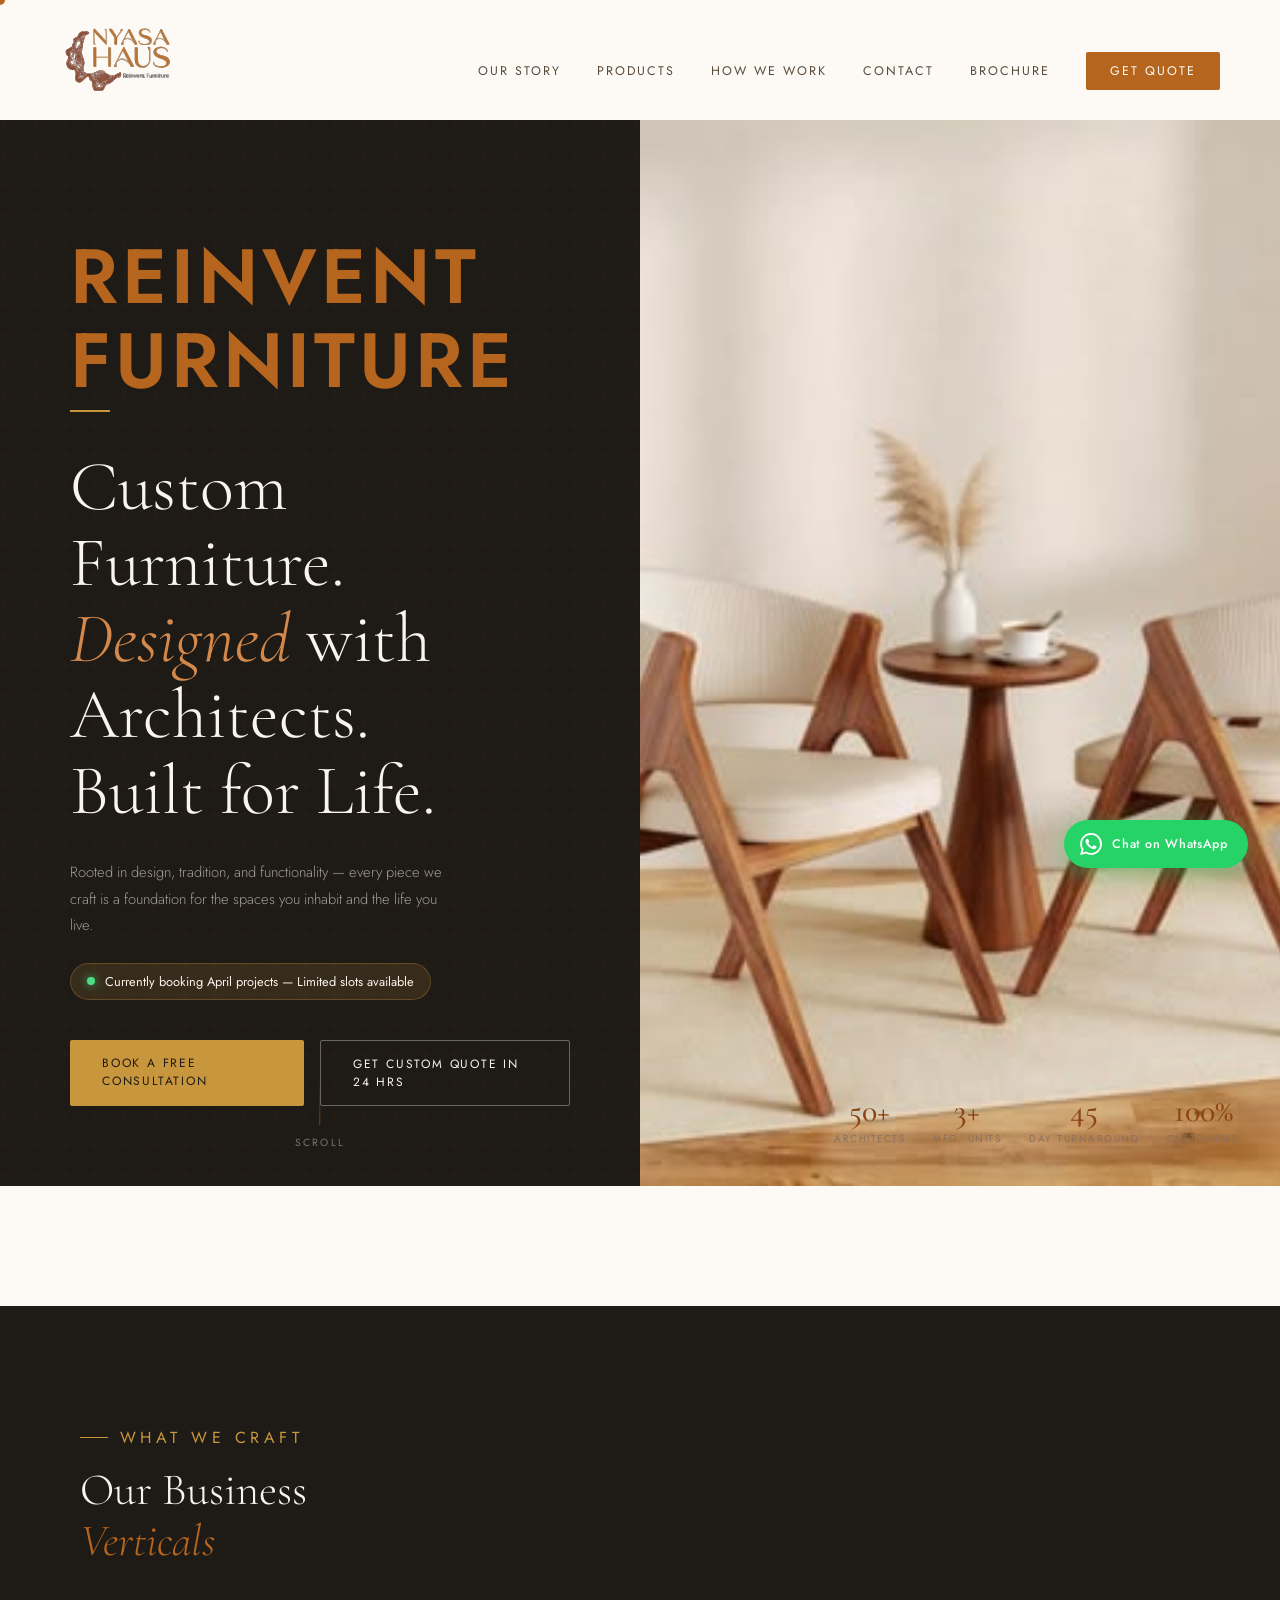
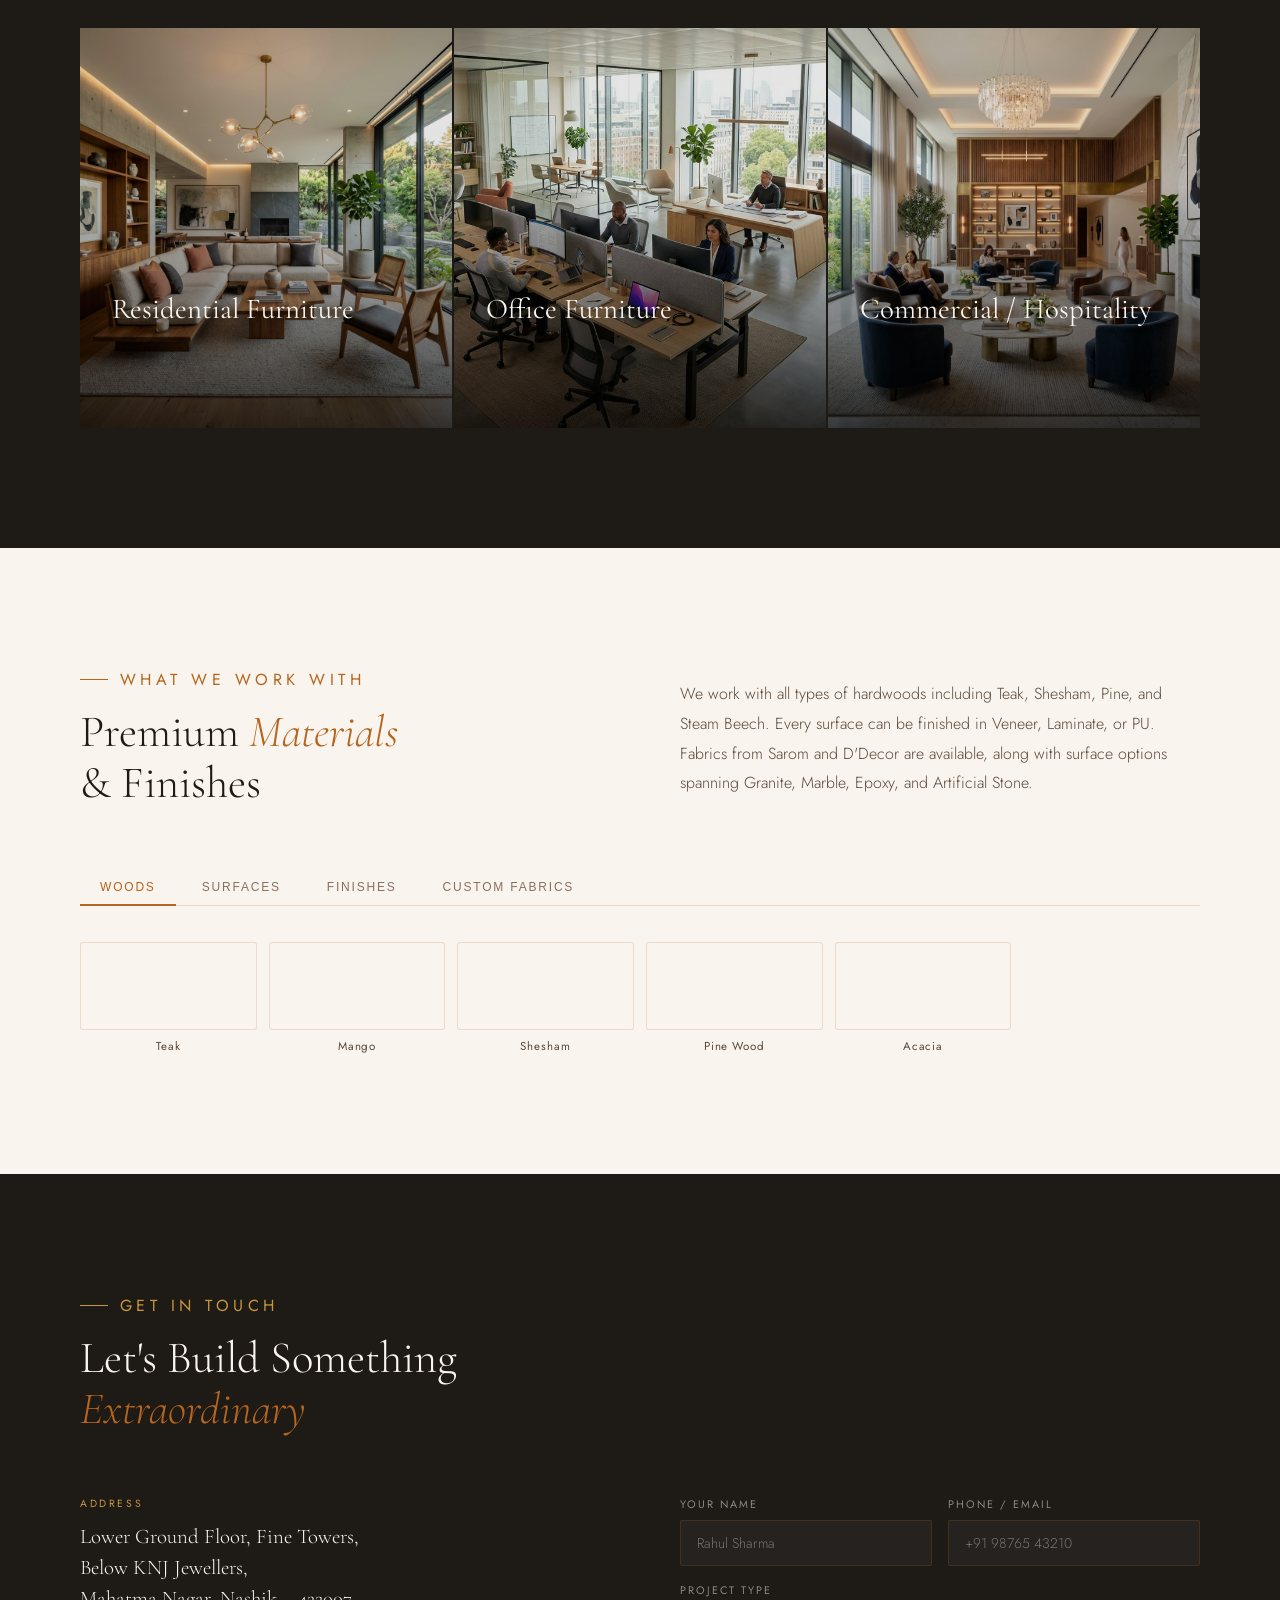
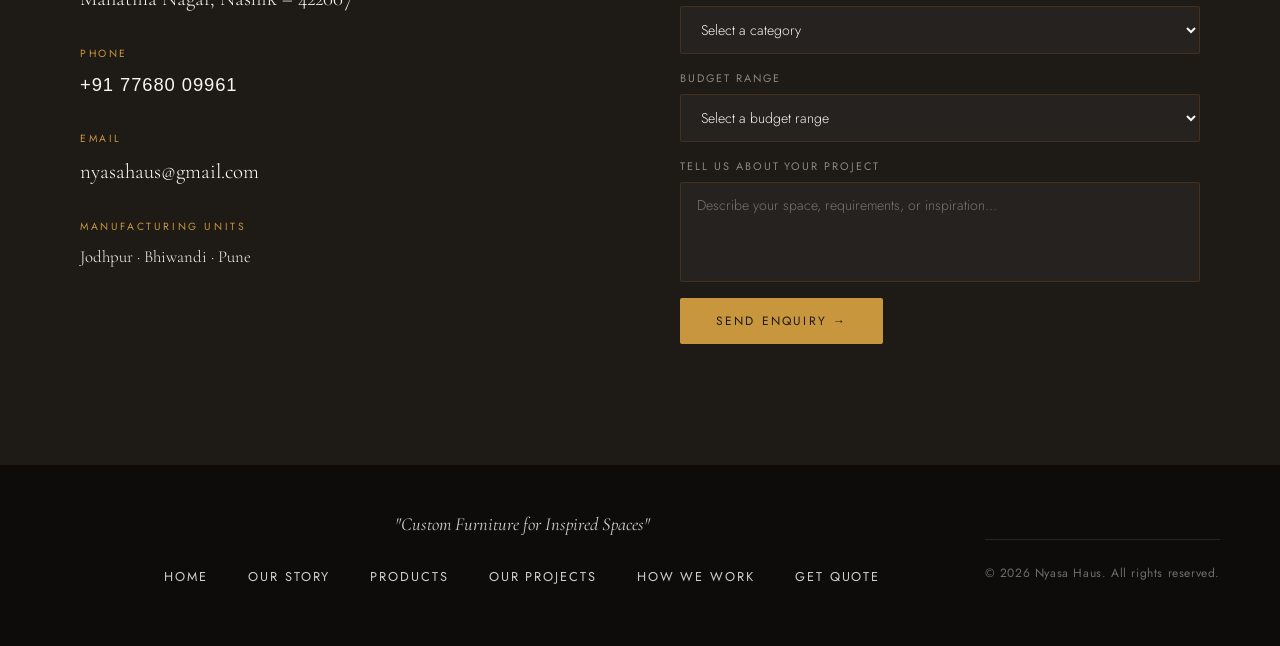
==== commit 18d84069: "feat: implement hero image slider, update site logo to SVG, and add new product assets" ====
--- a/index.html
+++ b/index.html
@@ -5,7 +5,7 @@
   <meta charset="UTF-8">
   <meta name="viewport" content="width=device-width, initial-scale=1.0">
   <title>Nyasa Haus — Reinvent Furniture</title>
-  <link rel="icon" type="image/jpeg" href="nysa_logo.jpeg">
+  <link rel="icon" type="image/svg+xml" href="nysa_logo.svg">
   <link
     href="https://fonts.googleapis.com/css2?family=Cormorant+Garamond:ital,wght@0,300;0,400;0,500;0,600;1,300;1,400&family=Jost:wght@300;400;500&display=swap"
     rel="stylesheet">
@@ -19,7 +19,7 @@
 
   <!-- ── NAV ── -->
   <nav id="nav">
-    <a href="index.html" class="nav-logo"><img src="nysa_logo.jpeg" alt="Nyasa Haus Logo"></a>
+    <a href="index.html" class="nav-logo"><img src="nysa_logo.svg" alt="Nyasa Haus Logo"></a>
     <ul class="nav-links">
       <li><a href="about.html">Our Story</a></li>
       <li><a href="products.html">Products</a></li>
@@ -81,7 +81,16 @@
       </div>
     </div>
     <div class="hero-right">
-      <img src="hero_luxury_furniture.png" class="hero-right-img" alt="Custom Luxury Furniture">
+      <!-- Revolving Banner Slider -->
+      <div class="hero-slider" id="heroSlider">
+        <img src="HOME%20BANNER%20PHOTOS/img1.jpeg" class="hero-slide active" alt="Luxury Custom Furniture">
+        <img src="HOME%20BANNER%20PHOTOS/img2.jpeg" class="hero-slide" alt="Luxury Home Interior">
+        <img src="HOME%20BANNER%20PHOTOS/img3.jpeg" class="hero-slide" alt="Bespoke Furniture Design">
+        <img src="HOME%20BANNER%20PHOTOS/img4.jpeg" class="hero-slide" alt="Premium Wood Decor">
+        <img src="HOME%20BANNER%20PHOTOS/img5.jpeg" class="hero-slide" alt="Modern Minimalist Styling">
+        <img src="HOME%20BANNER%20PHOTOS/img6.jpeg" class="hero-slide" alt="Commercial Luxury Spaces">
+        <img src="HOME%20BANNER%20PHOTOS/img7.jpeg" class="hero-slide" alt="Exclusive Handcrafted Finish">
+      </div>
       <div class="hero-stats">
         <div class="hero-stat">
           <div class="hero-stat-num">50+</div>
@@ -113,7 +122,7 @@
       <h2 class="section-title reveal reveal-delay-1">Our Business<br><em>Verticals</em></h2>
       <div class="cat-grid reveal reveal-delay-2">
         <div class="cat-card" onclick="openCollection('residential')">
-          <div class="cat-bg" style="background: url('residential_demo.png') center/cover no-repeat;"></div>
+          <div class="cat-bg" style="background: url('residential_ai.png') center/cover no-repeat;"></div>
           <div class="cat-overlay">
             <div class="cat-num">01</div>
             <div class="cat-title">Residential Furniture</div>
@@ -133,7 +142,7 @@
           </div>
         </div>
         <div class="cat-card" onclick="openCollection('commercial')">
-          <div class="cat-bg" style="background: url('commercial_demo.png') center/cover no-repeat;"></div>
+          <div class="cat-bg" style="background: url('hospitality_ai.png') center/cover no-repeat;"></div>
           <div class="cat-overlay">
             <div class="cat-num">03</div>
             <div class="cat-title">Commercial / Hospitality</div>
--- a/style.css
+++ b/style.css
@@ -1,4 +1,4 @@
-﻿*,
+*,
 *::before,
 *::after {
   margin: 0;
@@ -378,12 +378,31 @@
   overflow: hidden;
 }
 
-.hero-right-img {
+.hero-slider {
+  width: 100%;
+  height: 100%;
+  position: relative;
+  overflow: hidden;
+  background: var(--charcoal);
+}
+
+.hero-slide {
+  position: absolute;
+  top: 0;
+  left: 0;
   width: 100%;
   height: 100%;
   object-fit: cover;
   opacity: 0;
-  animation: fadeIn 1.2s 0.4s forwards;
+  transform: scale(1.05); /* Slight zoom for luxurious effect */
+  transition: opacity 1.5s ease-in-out, transform 5s linear;
+  z-index: 1;
+}
+
+.hero-slide.active {
+  opacity: 1;
+  transform: scale(1); /* Zooms out slightly while visible */
+  z-index: 2;
 }
 
 /* Placeholder gradient for hero image */
@@ -448,6 +467,7 @@
   display: flex;
   gap: 28px;
   opacity: 0;
+  z-index: 10;
   animation: fadeUp 0.8s 1.1s forwards;
 }
 
@@ -1649,7 +1669,7 @@
   }
 
   .hero-img-placeholder,
-  .hero-right-img {
+  .hero-slider {
     height: 300px;
   }
 
@@ -2015,8 +2035,6 @@
 .nav-logo img {
   height: 115px;
   margin-top: -20px;
-  mix-blend-mode: multiply;
-  border-radius: 80px;
 }
 
 .hero-tagline {
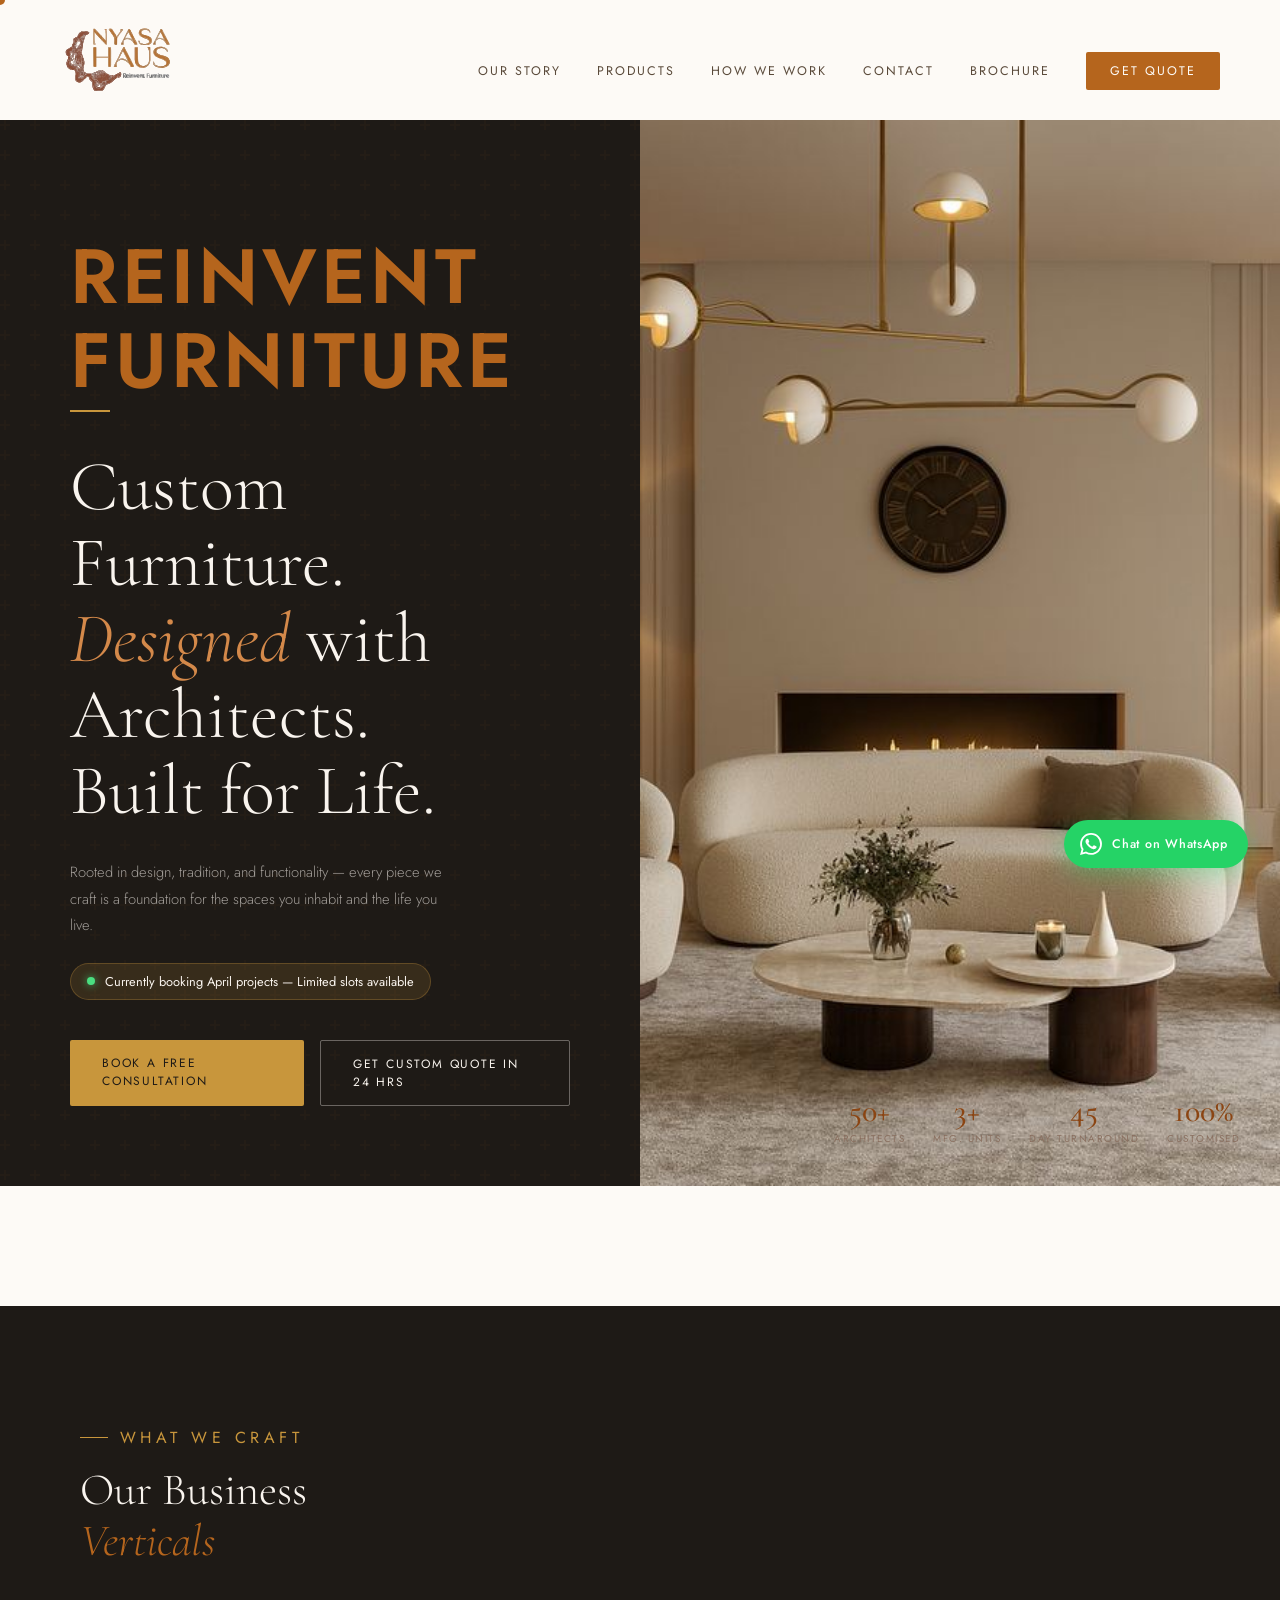
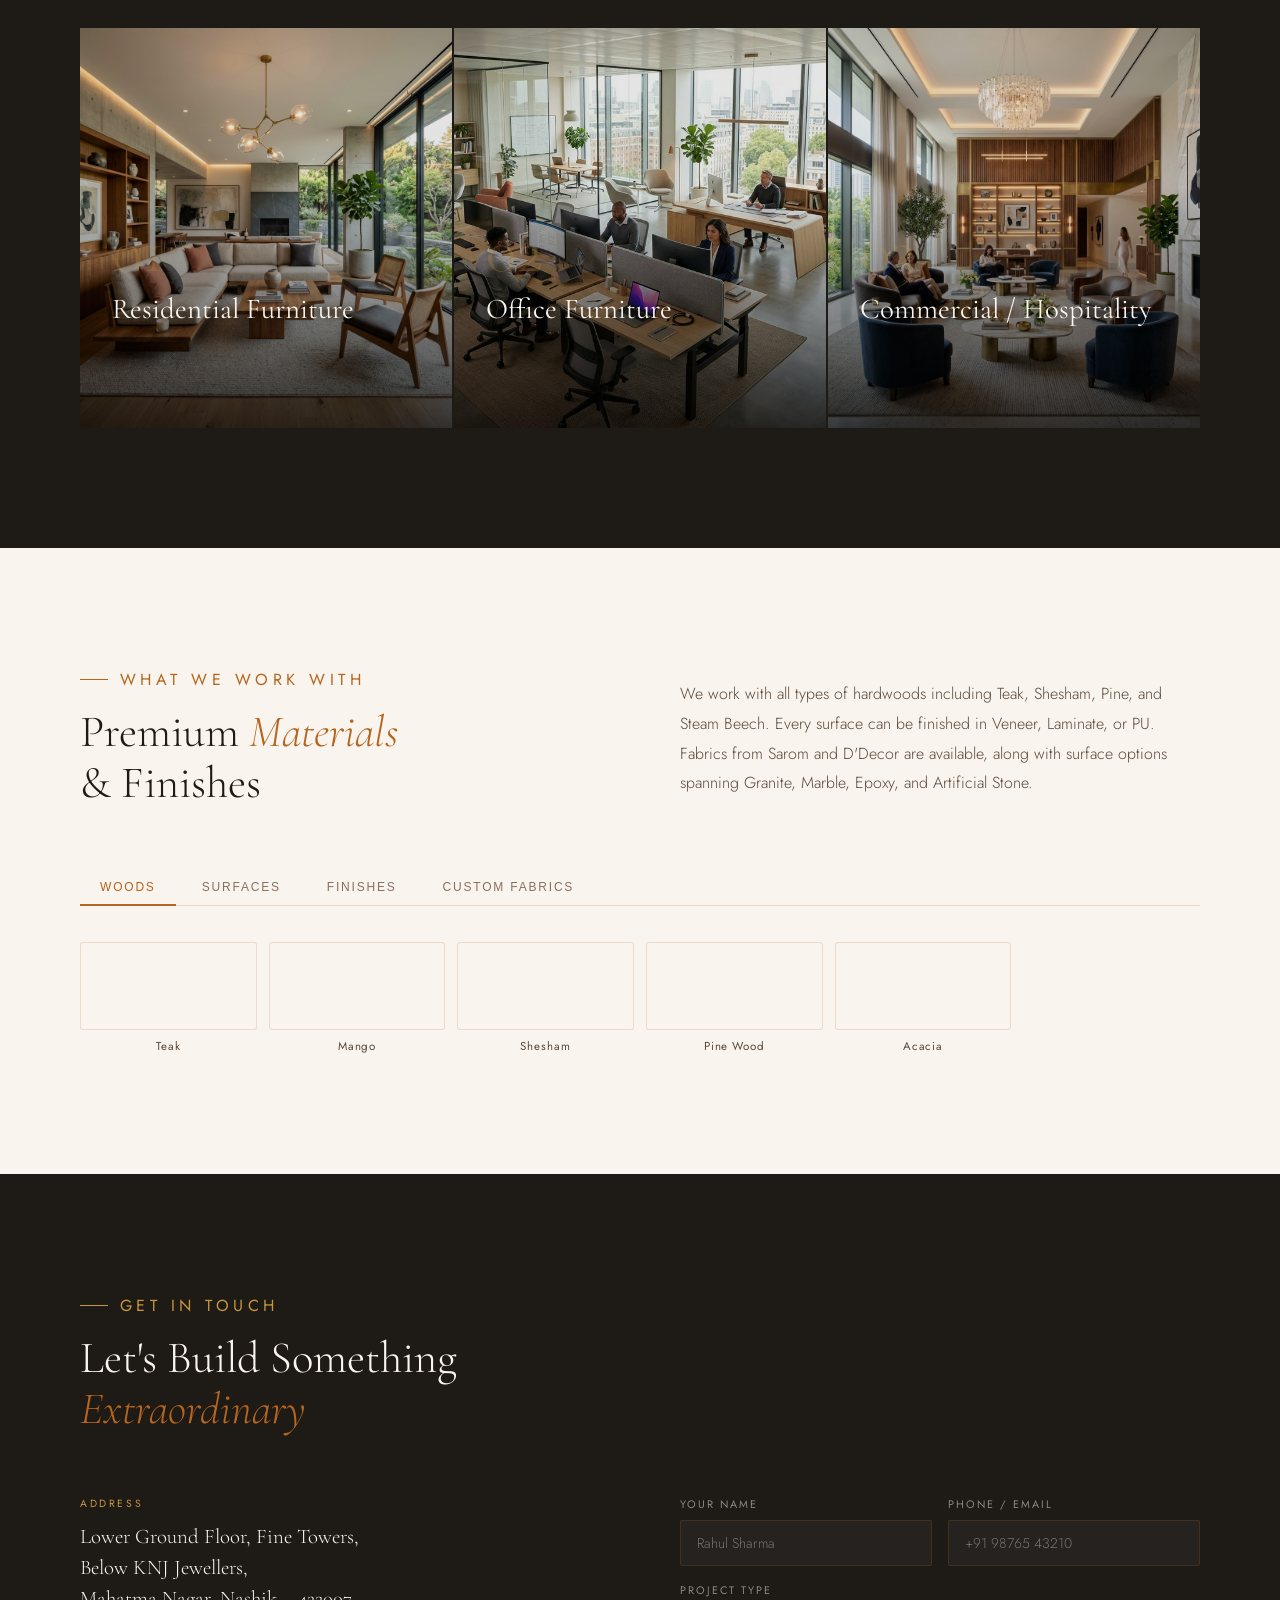
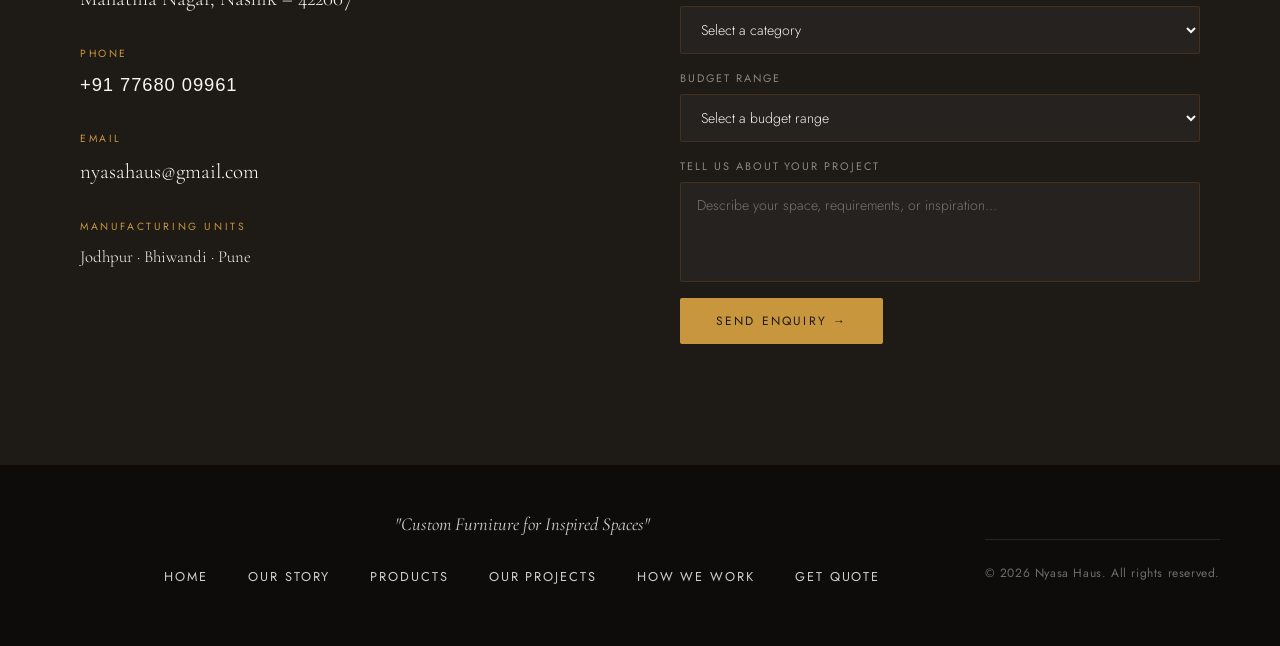
==== commit 81285c47: "refactor: replace hero slider with static image and update founder profile assets and layout styling" ====
--- a/index.html
+++ b/index.html
@@ -75,21 +75,10 @@
         <a href="#contact" class="btn-primary">Book a Free Consultation</a>
         <a href="#contact" class="btn-outline">Get Custom Quote in 24 Hrs</a>
       </div>
-      <div class="hero-scroll-hint">
-        <div class="scroll-line"></div>
-        <span>Scroll</span>
-      </div>
     </div>
     <div class="hero-right">
-      <!-- Revolving Banner Slider -->
-      <div class="hero-slider" id="heroSlider">
-        <img src="HOME%20BANNER%20PHOTOS/img1.jpeg" class="hero-slide active" alt="Luxury Custom Furniture">
-        <img src="HOME%20BANNER%20PHOTOS/img2.jpeg" class="hero-slide" alt="Luxury Home Interior">
-        <img src="HOME%20BANNER%20PHOTOS/img3.jpeg" class="hero-slide" alt="Bespoke Furniture Design">
-        <img src="HOME%20BANNER%20PHOTOS/img4.jpeg" class="hero-slide" alt="Premium Wood Decor">
-        <img src="HOME%20BANNER%20PHOTOS/img5.jpeg" class="hero-slide" alt="Modern Minimalist Styling">
-        <img src="HOME%20BANNER%20PHOTOS/img6.jpeg" class="hero-slide" alt="Commercial Luxury Spaces">
-        <img src="HOME%20BANNER%20PHOTOS/img7.jpeg" class="hero-slide" alt="Exclusive Handcrafted Finish">
+      <div class="hero-image-wrap">
+        <img src="HOME_SOFA.jpeg" class="hero-static-image" alt="Luxury Custom Furniture">
       </div>
       <div class="hero-stats">
         <div class="hero-stat">
--- a/style.css
+++ b/style.css
@@ -1,4 +1,4 @@
-*,
+﻿*,
 *::before,
 *::after {
   margin: 0;
@@ -378,7 +378,7 @@
   overflow: hidden;
 }
 
-.hero-slider {
+.hero-image-wrap {
   width: 100%;
   height: 100%;
   position: relative;
@@ -386,23 +386,11 @@
   background: var(--charcoal);
 }
 
-.hero-slide {
-  position: absolute;
-  top: 0;
-  left: 0;
+.hero-static-image {
   width: 100%;
   height: 100%;
   object-fit: cover;
-  opacity: 0;
-  transform: scale(1.05); /* Slight zoom for luxurious effect */
-  transition: opacity 1.5s ease-in-out, transform 5s linear;
-  z-index: 1;
-}
-
-.hero-slide.active {
-  opacity: 1;
-  transform: scale(1); /* Zooms out slightly while visible */
-  z-index: 2;
+  display: block;
 }
 
 /* Placeholder gradient for hero image */
@@ -585,8 +573,24 @@
 }
 
 .about-visual {
-  position: relative;
-  height: 520px;
+  display: flex;
+  flex-direction: column;
+  gap: 0;
+}
+
+/* ── Founder photo block ── */
+.founder-photo-wrap {
+  width: 100%;
+  height: auto;
+  border-radius: 8px;
+  overflow: hidden;
+  background: #1a1510;
+}
+
+.founder-photo {
+  width: 100%;
+  height: auto;
+  display: block;
 }
 
 .about-card {
@@ -1682,10 +1686,11 @@
     grid-template-columns: 1fr 1fr;
     gap: 20px;
     padding: 30px 20px;
-    background: var(--cream);
+    background: var(--charcoal);
     opacity: 1;
-    animation: fadeIn 0.8s 1.1s forwards;
+    animation: fadeIn 0.8s 0.2s forwards;
     width: 100%;
+    z-index: 10;
   }
 
   .hero-stat {
@@ -1701,8 +1706,11 @@
   }
 
   .about-visual {
-    height: 350px;
-    margin-bottom: 20px;
+    margin-bottom: 40px;
+  }
+
+  .founder-photo-wrap {
+    height: 260px;
   }
 
   .about-pillars {
@@ -2037,6 +2045,70 @@
   margin-top: -20px;
 }
 
+/* ── Founder LinkedIn Badge (About page) ── */
+.founder-badge {
+  display: flex;
+  align-items: center;
+  justify-content: space-between;
+  gap: 14px;
+  margin-top: 16px;
+  padding: 14px 18px;
+  background: var(--charcoal);
+  border: 1px solid rgba(181, 101, 29, 0.2);
+  border-radius: 8px;
+  text-decoration: none;
+  color: inherit;
+  /* prevent browser default link colour */
+  transition: border-color 0.3s, background 0.3s, transform 0.2s;
+}
+
+.founder-badge:hover {
+  border-color: #0a66c2;
+  background: rgba(10, 102, 194, 0.08);
+  transform: translateY(-2px);
+  color: inherit;
+  /* keep text colours unchanged on hover */
+}
+
+.founder-badge-info {
+  display: flex;
+  flex-direction: column;
+  gap: 3px;
+}
+
+.founder-badge-name {
+  font-family: 'Cormorant Garamond', serif;
+  font-size: 1.15rem;
+  font-weight: 500;
+  color: var(--cream);
+  letter-spacing: 0.02em;
+}
+
+.founder-badge-title {
+  font-family: 'Jost', sans-serif;
+  font-size: 0.72rem;
+  letter-spacing: 0.14em;
+  text-transform: uppercase;
+  color: rgba(249, 244, 238, 0.45);
+}
+
+.founder-badge-li {
+  display: flex;
+  align-items: center;
+  justify-content: center;
+  width: 44px;
+  height: 44px;
+  border-radius: 8px;
+  background: #0a66c2;
+  color: #fff;
+  flex-shrink: 0;
+  transition: background 0.2s;
+}
+
+.founder-badge:hover .founder-badge-li {
+  background: #0851a0;
+}
+
 .hero-tagline {
   font-family: 'Jost', sans-serif;
   font-size: clamp(3.5rem, 6vw, 6.5rem);
@@ -2284,37 +2356,38 @@
   color: var(--gold);
 }
 
-/* â”€â”€ Lazy-loaded image grid inside lightbox â”€â”€ */
+/* -- Masonry columns layout for product lightbox images -- */
 .prod-lightbox-grid {
-  display: grid;
-  grid-template-columns: repeat(5, 1fr);
-  gap: 4px;
+  columns: 4;
+  column-gap: 6px;
   padding: 8px;
 }
 
 @media (max-width: 1024px) {
   .prod-lightbox-grid {
-    grid-template-columns: repeat(3, 1fr);
-  }
-}
-
-/* When card is NOT expanded (mobile single col), use 2 cols */
+    columns: 3;
+  }
+}
+
 @media (max-width: 600px) {
   .prod-lightbox-grid {
-    grid-template-columns: repeat(2, 1fr);
+    columns: 2;
   }
 }
 
 .prod-lightbox-grid img {
   width: 100%;
-  aspect-ratio: 4/3;
-  object-fit: cover;
   display: block;
+  object-fit: contain;
+  border-radius: 4px;
+  margin-bottom: 6px;
+  /* gap between items in same column */
+  break-inside: avoid;
+  /* prevent column breaks mid-image */
   opacity: 0;
   transform: translateY(12px);
   transition: opacity 0.45s ease, transform 0.45s ease;
   cursor: zoom-in;
-  position: relative;
 }
 
 .prod-lightbox-grid img.img-loaded {
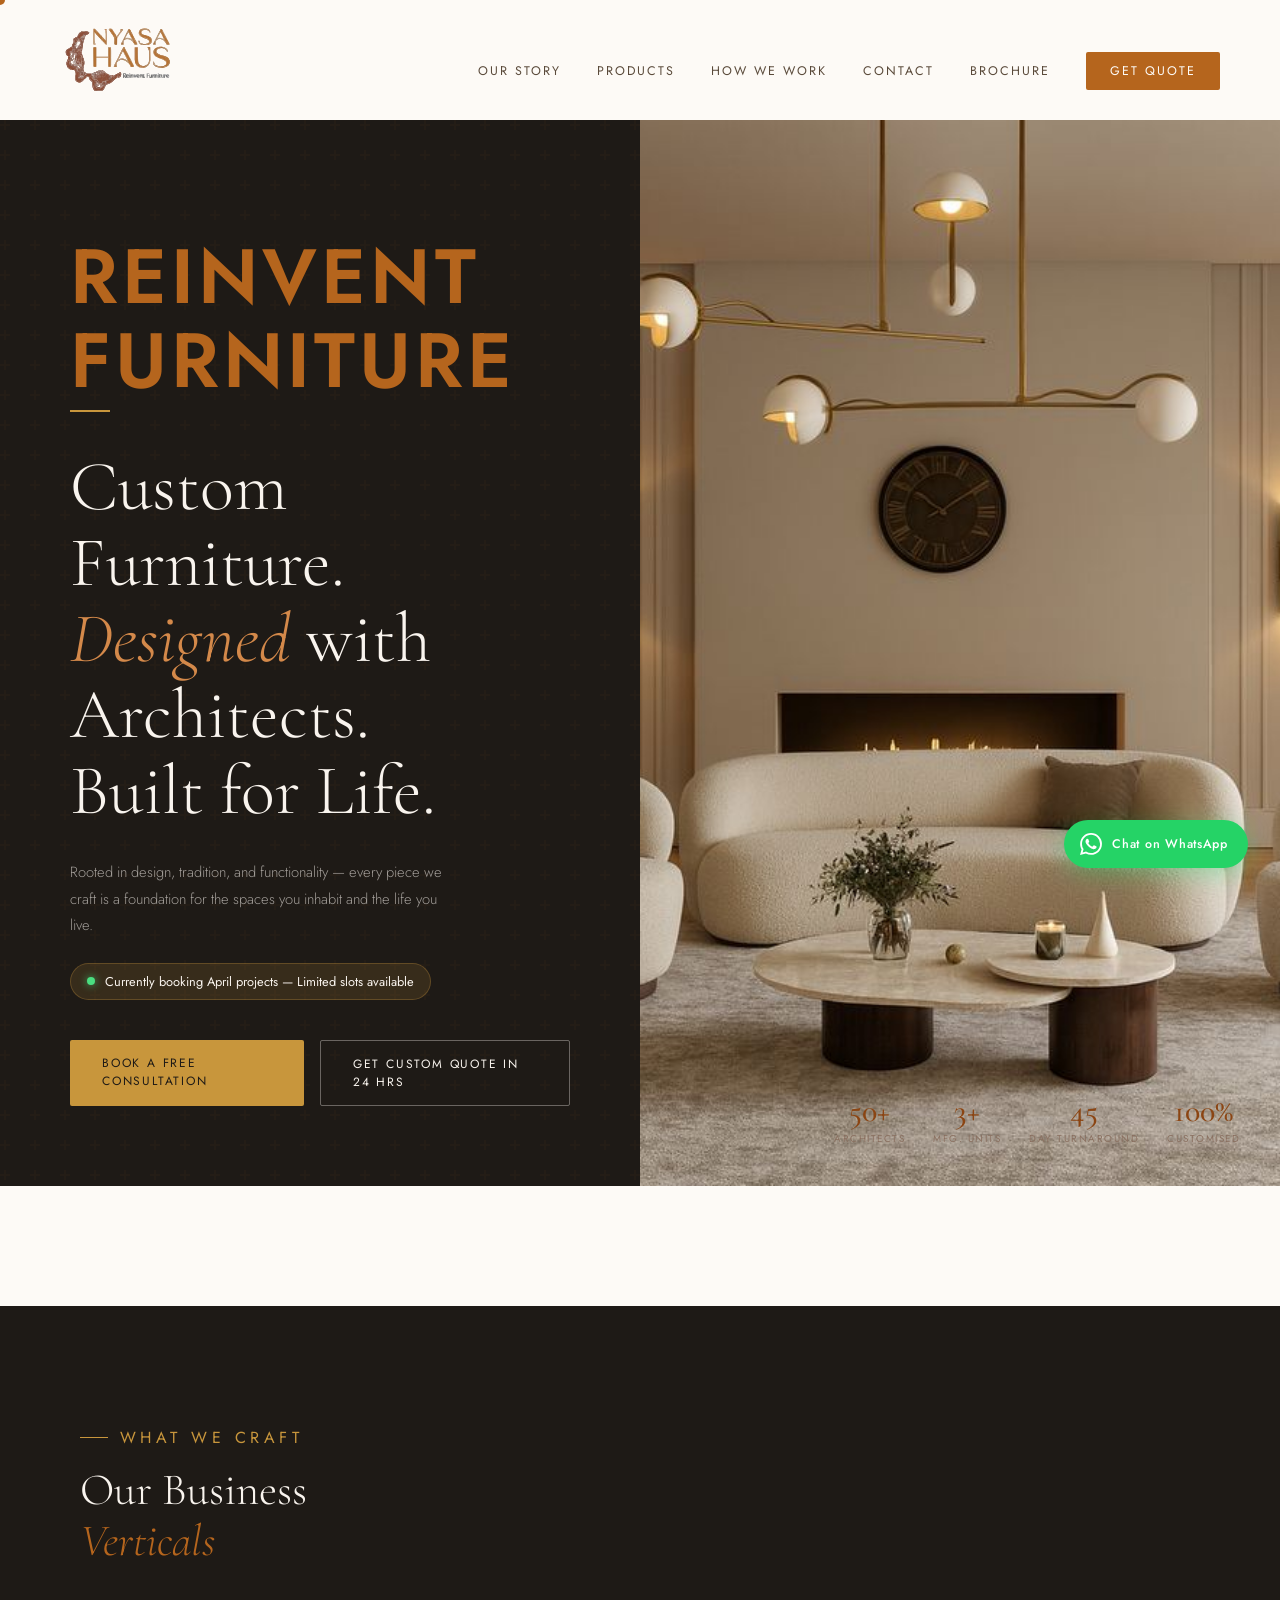
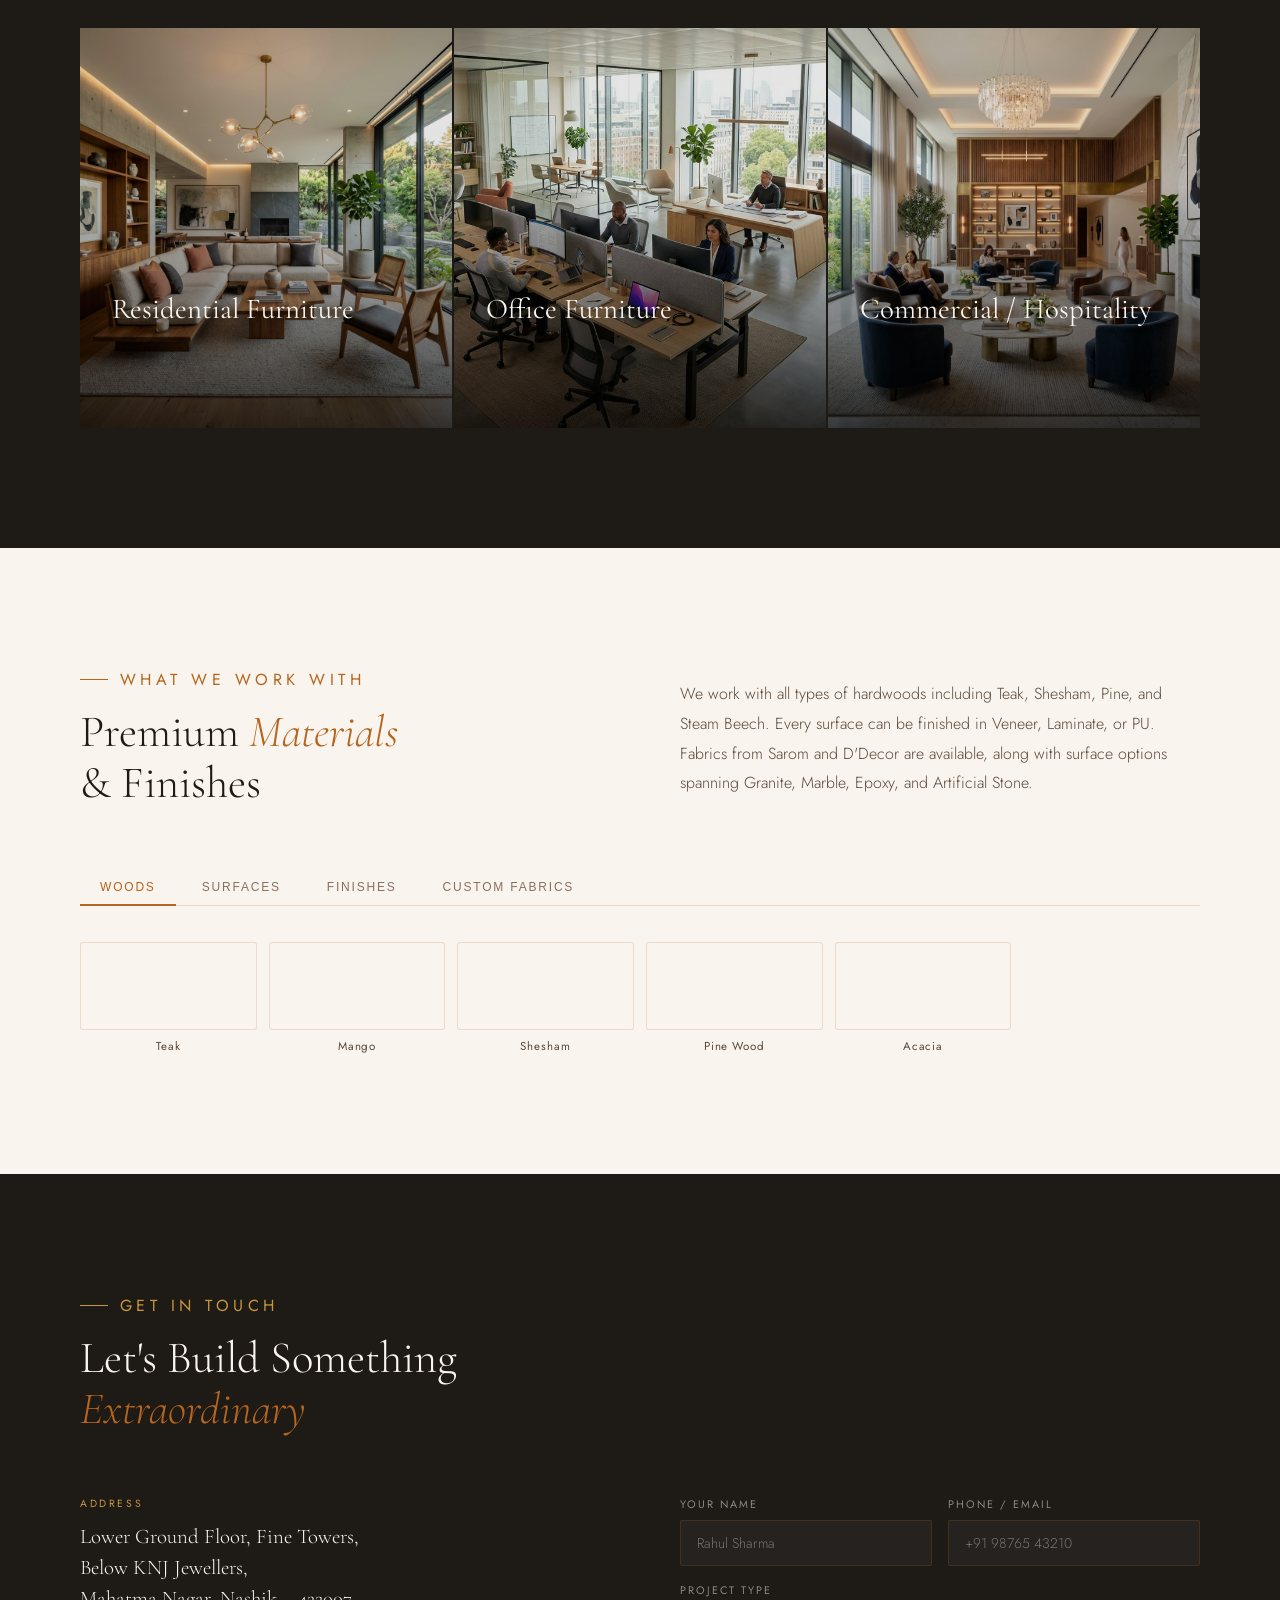
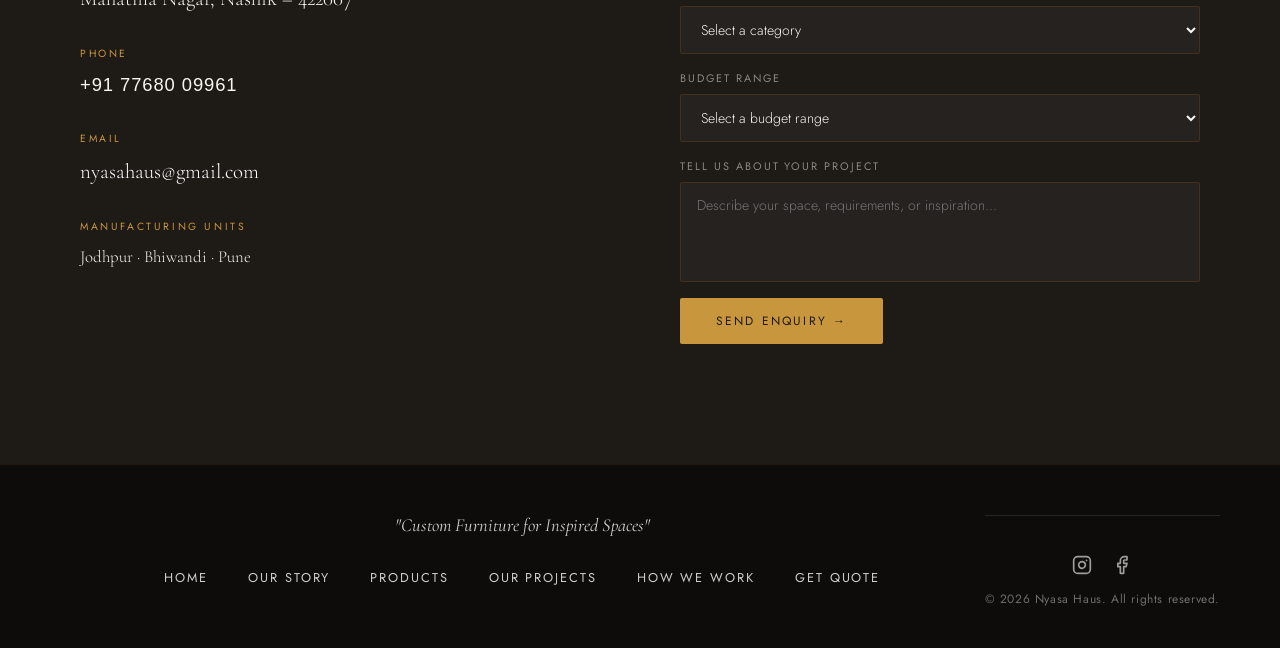
==== commit c57d8c4c: "feat: add Instagram and Facebook social media links to mobile navigation and footer across all pages" ====
--- a/index.html
+++ b/index.html
@@ -55,6 +55,14 @@
       <li><a href="index.html#contact" onclick="toggleMobileNav()" style="color: var(--gold); margin-top: 20px;">Get
           Quote</a></li>
     </ul>
+    <div class="social-links mobile-socials">
+      <a href="http://instagram.com/nyasa.haus" target="_blank" rel="noopener" class="social-icon" aria-label="Instagram">
+        <svg xmlns="http://www.w3.org/2000/svg" viewBox="0 0 24 24" fill="none" stroke="currentColor" stroke-width="2" stroke-linecap="round" stroke-linejoin="round"><rect width="20" height="20" x="2" y="2" rx="5" ry="5"/><path d="M16 11.37A4 4 0 1 1 12.63 8 4 4 0 0 1 16 11.37z"/><line x1="17.5" x2="17.51" y1="6.5" y2="6.5"/></svg>
+      </a>
+      <a href="https://www.facebook.com/profile.php?id=61576452822182" target="_blank" rel="noopener" class="social-icon" aria-label="Facebook">
+        <svg xmlns="http://www.w3.org/2000/svg" viewBox="0 0 24 24" fill="none" stroke="currentColor" stroke-width="2" stroke-linecap="round" stroke-linejoin="round"><path d="M18 2h-3a5 5 0 0 0-5 5v3H7v4h3v8h4v-8h3l1-4h-4V7a1 1 0 0 1 1-1h3z"/></svg>
+      </a>
+    </div>
   </div>
 
   <!-- ── HERO ── -->
@@ -402,7 +410,15 @@
       </div>
     </div>
     <div class="footer-bottom"
-      style="text-align: center; padding-top: 24px; border-top: 1px solid rgba(255,255,255,0.1); margin-top: 10px;">
+      style="text-align: center; padding-top: 24px; border-top: 1px solid rgba(255,255,255,0.1); margin-top: 10px; display: flex; flex-direction: column; align-items: center; gap: 15px;">
+      <div class="social-links footer-socials">
+        <a href="http://instagram.com/nyasa.haus" target="_blank" rel="noopener" class="social-icon" aria-label="Instagram">
+          <svg xmlns="http://www.w3.org/2000/svg" viewBox="0 0 24 24" fill="none" stroke="currentColor" stroke-width="2" stroke-linecap="round" stroke-linejoin="round"><rect width="20" height="20" x="2" y="2" rx="5" ry="5"/><path d="M16 11.37A4 4 0 1 1 12.63 8 4 4 0 0 1 16 11.37z"/><line x1="17.5" x2="17.51" y1="6.5" y2="6.5"/></svg>
+        </a>
+        <a href="https://www.facebook.com/profile.php?id=61576452822182" target="_blank" rel="noopener" class="social-icon" aria-label="Facebook">
+          <svg xmlns="http://www.w3.org/2000/svg" viewBox="0 0 24 24" fill="none" stroke="currentColor" stroke-width="2" stroke-linecap="round" stroke-linejoin="round"><path d="M18 2h-3a5 5 0 0 0-5 5v3H7v4h3v8h4v-8h3l1-4h-4V7a1 1 0 0 1 1-1h3z"/></svg>
+        </a>
+      </div>
       <div class="footer-copy" style="font-size: 0.75rem; color: rgba(255,255,255,0.4); letter-spacing: 0.05em;">© 2026
         Nyasa Haus. All rights reserved.</div>
     </div>
--- a/style.css
+++ b/style.css
@@ -2581,4 +2581,37 @@
   #prod-img-viewer-next {
     right: 8px;
   }
-}+}
+/* ── SOCIAL LINKS ── */
+.social-links {
+  display: flex;
+  gap: 20px;
+  align-items: center;
+}
+
+.social-icon {
+  color: rgba(255, 255, 255, 0.6);
+  transition: color 0.3s, transform 0.3s;
+  display: flex;
+  align-items: center;
+  justify-content: center;
+}
+
+.social-icon:hover {
+  color: var(--gold);
+  transform: translateY(-3px);
+}
+
+.social-icon svg {
+  width: 20px;
+  height: 20px;
+}
+
+.mobile-socials {
+  margin-top: 40px;
+  justify-content: center;
+}
+
+.footer-socials {
+  margin-top: 15px;
+}
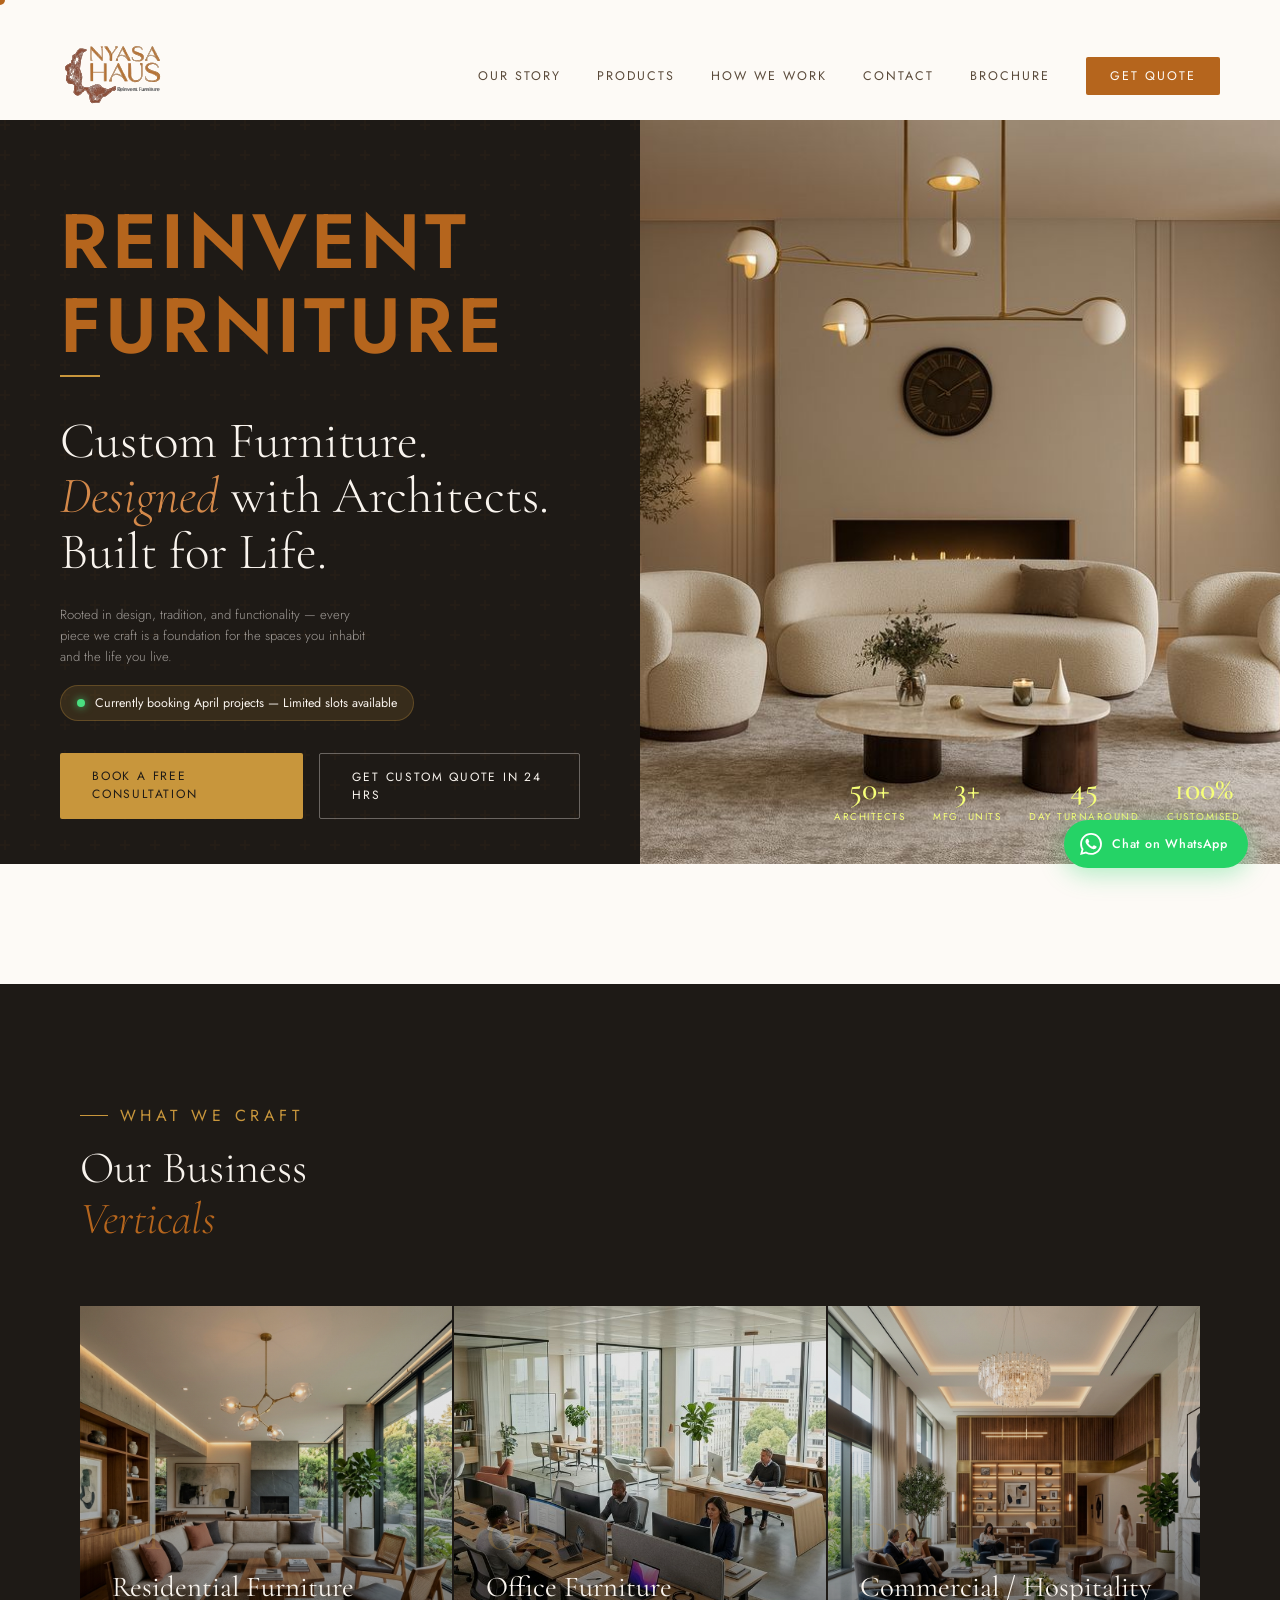
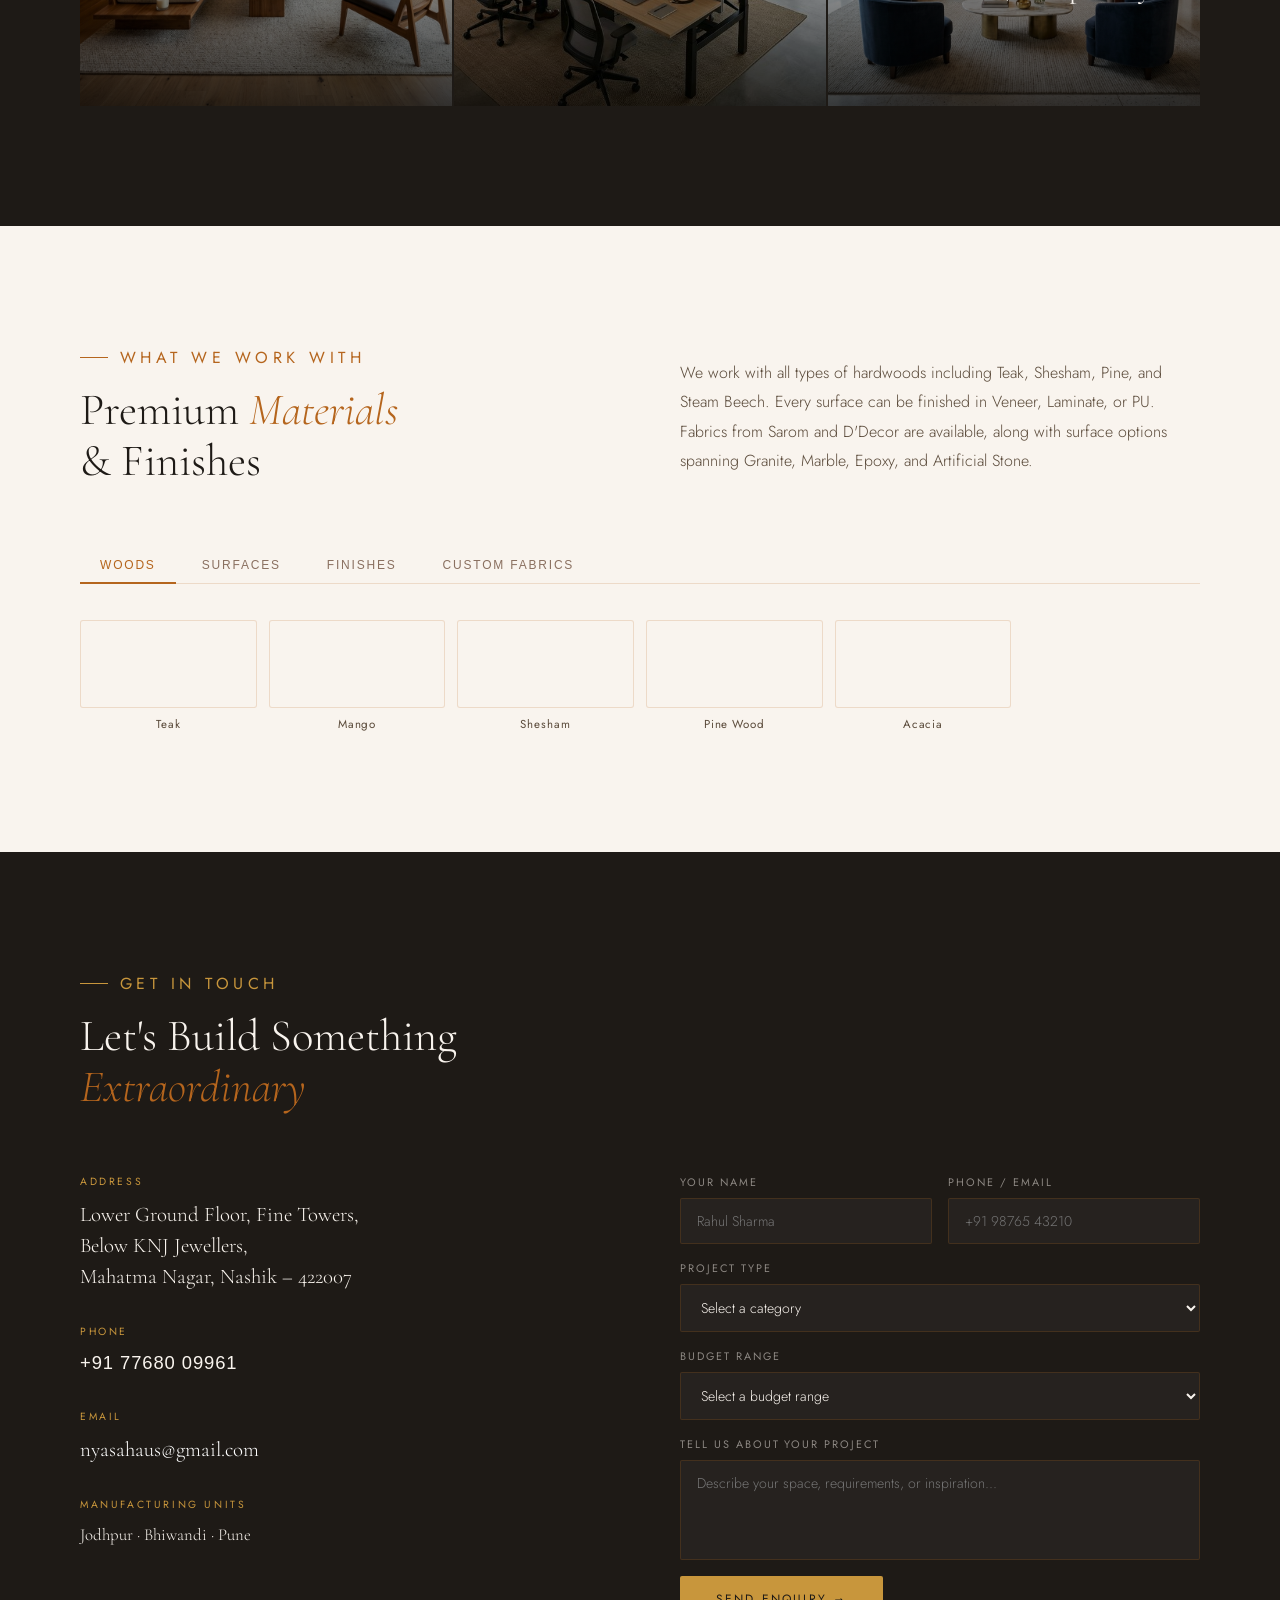
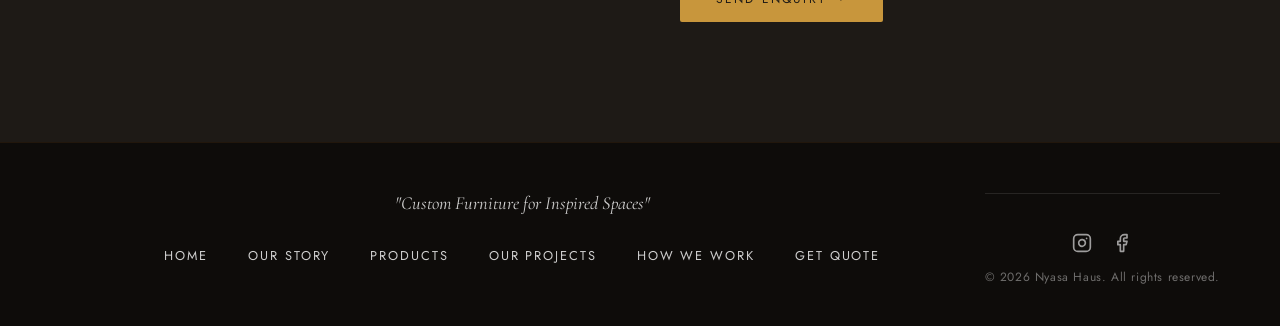
==== commit c152495f: "style: increase section heading font size and add spacing to social links container" ====
--- a/index.html
+++ b/index.html
@@ -4,8 +4,48 @@
 <head>
   <meta charset="UTF-8">
   <meta name="viewport" content="width=device-width, initial-scale=1.0">
-  <title>Nyasa Haus — Reinvent Furniture</title>
+  <title>Nyasa Haus — Custom Furniture in Nashik | Premium Sofas, Chairs & Tables</title>
+  <meta name="description"
+    content="Nyasa Haus: The premier custom furniture manufacturer in Nashik. Handcrafted sofas, luxury chairs, and bespoke dining tables designed to reinvent your inspired living spaces.">
+  <meta name="keywords"
+    content="Nyasa Haus, custom furniture Nashik, luxury sofas, designer chairs, dining table manufacturer, handcrafted furniture India, bespoke interiors">
   <link rel="icon" type="image/svg+xml" href="nysa_logo.svg">
+  <!-- Structured Data for Local SEO -->
+  <script type="application/ld+json">
+  {
+    "@context": "https://schema.org",
+    "@type": "FurnitureStore",
+    "name": "Nyasa Haus",
+    "image": "https://nyasahaus.com/nysa_logo.svg",
+    "@id": "https://nyasahaus.com",
+    "url": "https://nyasahaus.com",
+    "telephone": "+91 77680 09961",
+    "address": {
+      "@type": "PostalAddress",
+      "streetAddress": "Lower Ground Floor, Fine Towers, Below KNJ Jewellers, Mahatma Nagar",
+      "addressLocality": "Nashik",
+      "postalCode": "422005",
+      "addressCountry": "IN"
+    },
+    "openingHoursSpecification": {
+      "@type": "OpeningHoursSpecification",
+      "dayOfWeek": [
+        "Monday",
+        "Tuesday",
+        "Wednesday",
+        "Thursday",
+        "Friday",
+        "Saturday"
+      ],
+      "opens": "10:30",
+      "closes": "20:00"
+    },
+    "sameAs": [
+      "https://www.facebook.com/profile.php?id=61576452822182",
+      "http://instagram.com/nyasa.haus"
+    ]
+  }
+  </script>
   <link
     href="https://fonts.googleapis.com/css2?family=Cormorant+Garamond:ital,wght@0,300;0,400;0,500;0,600;1,300;1,400&family=Jost:wght@300;400;500&display=swap"
     rel="stylesheet">
@@ -56,11 +96,21 @@
           Quote</a></li>
     </ul>
     <div class="social-links mobile-socials">
-      <a href="http://instagram.com/nyasa.haus" target="_blank" rel="noopener" class="social-icon" aria-label="Instagram">
-        <svg xmlns="http://www.w3.org/2000/svg" viewBox="0 0 24 24" fill="none" stroke="currentColor" stroke-width="2" stroke-linecap="round" stroke-linejoin="round"><rect width="20" height="20" x="2" y="2" rx="5" ry="5"/><path d="M16 11.37A4 4 0 1 1 12.63 8 4 4 0 0 1 16 11.37z"/><line x1="17.5" x2="17.51" y1="6.5" y2="6.5"/></svg>
+      <a href="http://instagram.com/nyasa.haus" target="_blank" rel="noopener" class="social-icon"
+        aria-label="Instagram">
+        <svg xmlns="http://www.w3.org/2000/svg" viewBox="0 0 24 24" fill="none" stroke="currentColor" stroke-width="2"
+          stroke-linecap="round" stroke-linejoin="round">
+          <rect width="20" height="20" x="2" y="2" rx="5" ry="5" />
+          <path d="M16 11.37A4 4 0 1 1 12.63 8 4 4 0 0 1 16 11.37z" />
+          <line x1="17.5" x2="17.51" y1="6.5" y2="6.5" />
+        </svg>
       </a>
-      <a href="https://www.facebook.com/profile.php?id=61576452822182" target="_blank" rel="noopener" class="social-icon" aria-label="Facebook">
-        <svg xmlns="http://www.w3.org/2000/svg" viewBox="0 0 24 24" fill="none" stroke="currentColor" stroke-width="2" stroke-linecap="round" stroke-linejoin="round"><path d="M18 2h-3a5 5 0 0 0-5 5v3H7v4h3v8h4v-8h3l1-4h-4V7a1 1 0 0 1 1-1h3z"/></svg>
+      <a href="https://www.facebook.com/profile.php?id=61576452822182" target="_blank" rel="noopener"
+        class="social-icon" aria-label="Facebook">
+        <svg xmlns="http://www.w3.org/2000/svg" viewBox="0 0 24 24" fill="none" stroke="currentColor" stroke-width="2"
+          stroke-linecap="round" stroke-linejoin="round">
+          <path d="M18 2h-3a5 5 0 0 0-5 5v3H7v4h3v8h4v-8h3l1-4h-4V7a1 1 0 0 1 1-1h3z" />
+        </svg>
       </a>
     </div>
   </div>
@@ -412,11 +462,21 @@
     <div class="footer-bottom"
       style="text-align: center; padding-top: 24px; border-top: 1px solid rgba(255,255,255,0.1); margin-top: 10px; display: flex; flex-direction: column; align-items: center; gap: 15px;">
       <div class="social-links footer-socials">
-        <a href="http://instagram.com/nyasa.haus" target="_blank" rel="noopener" class="social-icon" aria-label="Instagram">
-          <svg xmlns="http://www.w3.org/2000/svg" viewBox="0 0 24 24" fill="none" stroke="currentColor" stroke-width="2" stroke-linecap="round" stroke-linejoin="round"><rect width="20" height="20" x="2" y="2" rx="5" ry="5"/><path d="M16 11.37A4 4 0 1 1 12.63 8 4 4 0 0 1 16 11.37z"/><line x1="17.5" x2="17.51" y1="6.5" y2="6.5"/></svg>
+        <a href="http://instagram.com/nyasa.haus" target="_blank" rel="noopener" class="social-icon"
+          aria-label="Instagram">
+          <svg xmlns="http://www.w3.org/2000/svg" viewBox="0 0 24 24" fill="none" stroke="currentColor" stroke-width="2"
+            stroke-linecap="round" stroke-linejoin="round">
+            <rect width="20" height="20" x="2" y="2" rx="5" ry="5" />
+            <path d="M16 11.37A4 4 0 1 1 12.63 8 4 4 0 0 1 16 11.37z" />
+            <line x1="17.5" x2="17.51" y1="6.5" y2="6.5" />
+          </svg>
         </a>
-        <a href="https://www.facebook.com/profile.php?id=61576452822182" target="_blank" rel="noopener" class="social-icon" aria-label="Facebook">
-          <svg xmlns="http://www.w3.org/2000/svg" viewBox="0 0 24 24" fill="none" stroke="currentColor" stroke-width="2" stroke-linecap="round" stroke-linejoin="round"><path d="M18 2h-3a5 5 0 0 0-5 5v3H7v4h3v8h4v-8h3l1-4h-4V7a1 1 0 0 1 1-1h3z"/></svg>
+        <a href="https://www.facebook.com/profile.php?id=61576452822182" target="_blank" rel="noopener"
+          class="social-icon" aria-label="Facebook">
+          <svg xmlns="http://www.w3.org/2000/svg" viewBox="0 0 24 24" fill="none" stroke="currentColor" stroke-width="2"
+            stroke-linecap="round" stroke-linejoin="round">
+            <path d="M18 2h-3a5 5 0 0 0-5 5v3H7v4h3v8h4v-8h3l1-4h-4V7a1 1 0 0 1 1-1h3z" />
+          </svg>
         </a>
       </div>
       <div class="footer-copy" style="font-size: 0.75rem; color: rgba(255,255,255,0.4); letter-spacing: 0.05em;">© 2026
--- a/style.css
+++ b/style.css
@@ -160,6 +160,8 @@
   z-index: 102;
   /* Above overlay */
   padding: 10px;
+  height: 44px;
+  justify-content: center;
 }
 
 .hamburger span {
@@ -226,7 +228,7 @@
 
 /* â”€â”€ HERO â”€â”€ */
 #hero {
-  min-height: 100vh;
+  min-height: 62vh;
   display: grid;
   grid-template-columns: 1fr 1fr;
   position: relative;
@@ -238,7 +240,7 @@
   display: flex;
   flex-direction: column;
   justify-content: flex-end;
-  padding: 100px 70px 80px;
+  padding: 65px 60px 45px;
   position: relative;
   overflow: hidden;
 }
@@ -251,22 +253,22 @@
 }
 
 .hero-tag {
-  font-size: 1.0rem;
+  font-size: 0.95rem;
   letter-spacing: 0.25em;
   text-transform: uppercase;
   color: var(--gold);
-  margin-bottom: 24px;
+  margin-bottom: 20px;
   opacity: 0;
   animation: fadeUp 0.8s 0.3s forwards;
 }
 
 .hero-headline {
   font-family: 'Cormorant Garamond', serif;
-  font-size: clamp(3.2rem, 5.5vw, 5.5rem);
+  font-size: clamp(2.4rem, 4vw, 3.5rem);
   font-weight: 300;
   line-height: 1.08;
   color: var(--cream);
-  margin-bottom: 30px;
+  margin-bottom: 24px;
   opacity: 0;
   animation: fadeUp 0.8s 0.5s forwards;
 }
@@ -277,11 +279,11 @@
 }
 
 .hero-desc {
-  font-size: 0.92rem;
-  line-height: 1.8;
+  font-size: 0.82rem;
+  line-height: 1.6;
   color: rgba(249, 244, 238, 0.6);
-  max-width: 380px;
-  margin-bottom: 24px;
+  max-width: 320px;
+  margin-bottom: 18px;
   font-weight: 300;
   opacity: 0;
   animation: fadeUp 0.8s 0.7s forwards;
@@ -296,8 +298,8 @@
   background: rgba(200, 150, 60, 0.15);
   border: 1px solid rgba(200, 150, 60, 0.3);
   color: var(--cream);
-  font-size: 0.8rem;
-  margin-bottom: 40px;
+  font-size: 0.78rem;
+  margin-bottom: 32px;
   opacity: 0;
   animation: fadeUp 0.8s 0.8s forwards;
   width: fit-content;
@@ -467,7 +469,7 @@
   font-family: 'Cormorant Garamond', serif;
   font-size: 2rem;
   font-weight: 500;
-  color: var(--teak-dark);
+  color: rgb(246, 255, 120);
   line-height: 1;
 }
 
@@ -475,7 +477,7 @@
   font-size: 0.62rem;
   letter-spacing: 0.15em;
   text-transform: uppercase;
-  color: var(--light-mid);
+  color: rgb(246, 255, 120);
   margin-top: 4px;
 }
 
@@ -578,7 +580,7 @@
   gap: 0;
 }
 
-/* ── Founder photo block ── */
+/* -- Founder photo block -- */
 .founder-photo-wrap {
   width: 100%;
   height: auto;
@@ -1051,7 +1053,7 @@
   display: flex;
   align-items: center;
   justify-content: center;
-  font-size: 2.2rem;
+  font-size: 2.7rem;
   margin-bottom: 20px;
   position: relative;
   z-index: 1;
@@ -1559,8 +1561,8 @@
   }
 
   .hero-left {
-    min-height: 80vh;
-    padding: 100px 40px 80px;
+    min-height: 55vh;
+    padding: 70px 40px 50px;
   }
 
   .hero-right {
@@ -1644,12 +1646,12 @@
   }
 
   .hero-left {
-    padding: 100px 20px 60px;
+    padding: 70px 20px 40px;
     min-height: auto;
   }
 
   .hero-headline {
-    font-size: 2.8rem;
+    font-size: 1.85rem;
   }
 
   .hero-desc {
@@ -2041,11 +2043,16 @@
 
 /* LOGO & TAGLINE & BROCHURE UPDATES â”€â”€ */
 .nav-logo img {
-  height: 115px;
-  margin-top: -20px;
-}
-
-/* ── Founder LinkedIn Badge (About page) ── */
+  height: clamp(80px, 10vw, 105px);
+  transition: height 0.3s ease;
+  margin-top: 0;
+}
+
+nav.scrolled .nav-logo img {
+  height: 60px;
+}
+
+/* -- Founder LinkedIn Badge (About page) -- */
 .founder-badge {
   display: flex;
   align-items: center;
@@ -2403,8 +2410,8 @@
   border-radius: 4px;
 }
 
-/* ── Hover zoom preview (desktop only) ── */
-/* ── Hover image float preview (desktop pointer devices only) ── */
+/* -- Hover zoom preview (desktop only) -- */
+/* -- Hover image float preview (desktop pointer devices only) -- */
 .prod-img-hover-preview {
   position: fixed;
   z-index: 9500;
@@ -2582,7 +2589,8 @@
     right: 8px;
   }
 }
-/* ── SOCIAL LINKS ── */
+
+/* -- SOCIAL LINKS -- */
 .social-links {
   display: flex;
   gap: 20px;
@@ -2614,4 +2622,4 @@
 
 .footer-socials {
   margin-top: 15px;
-}
+}
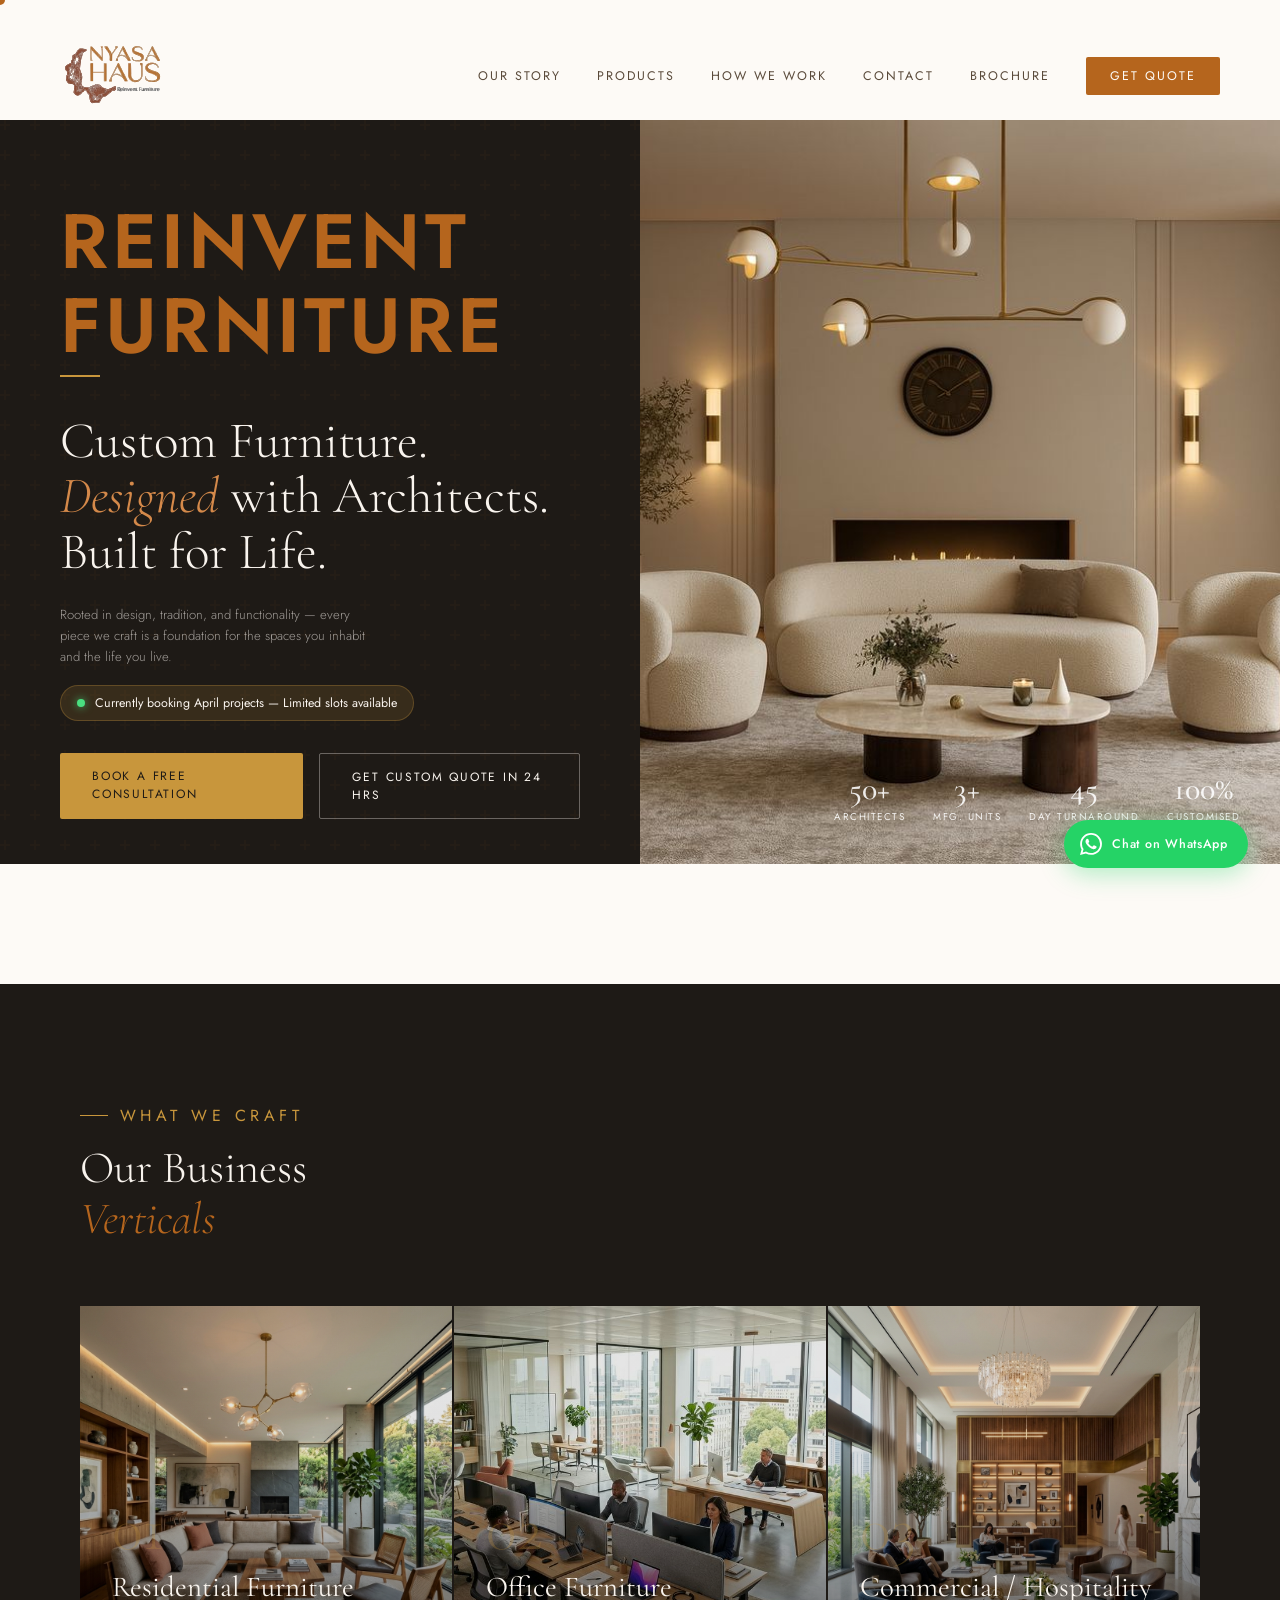
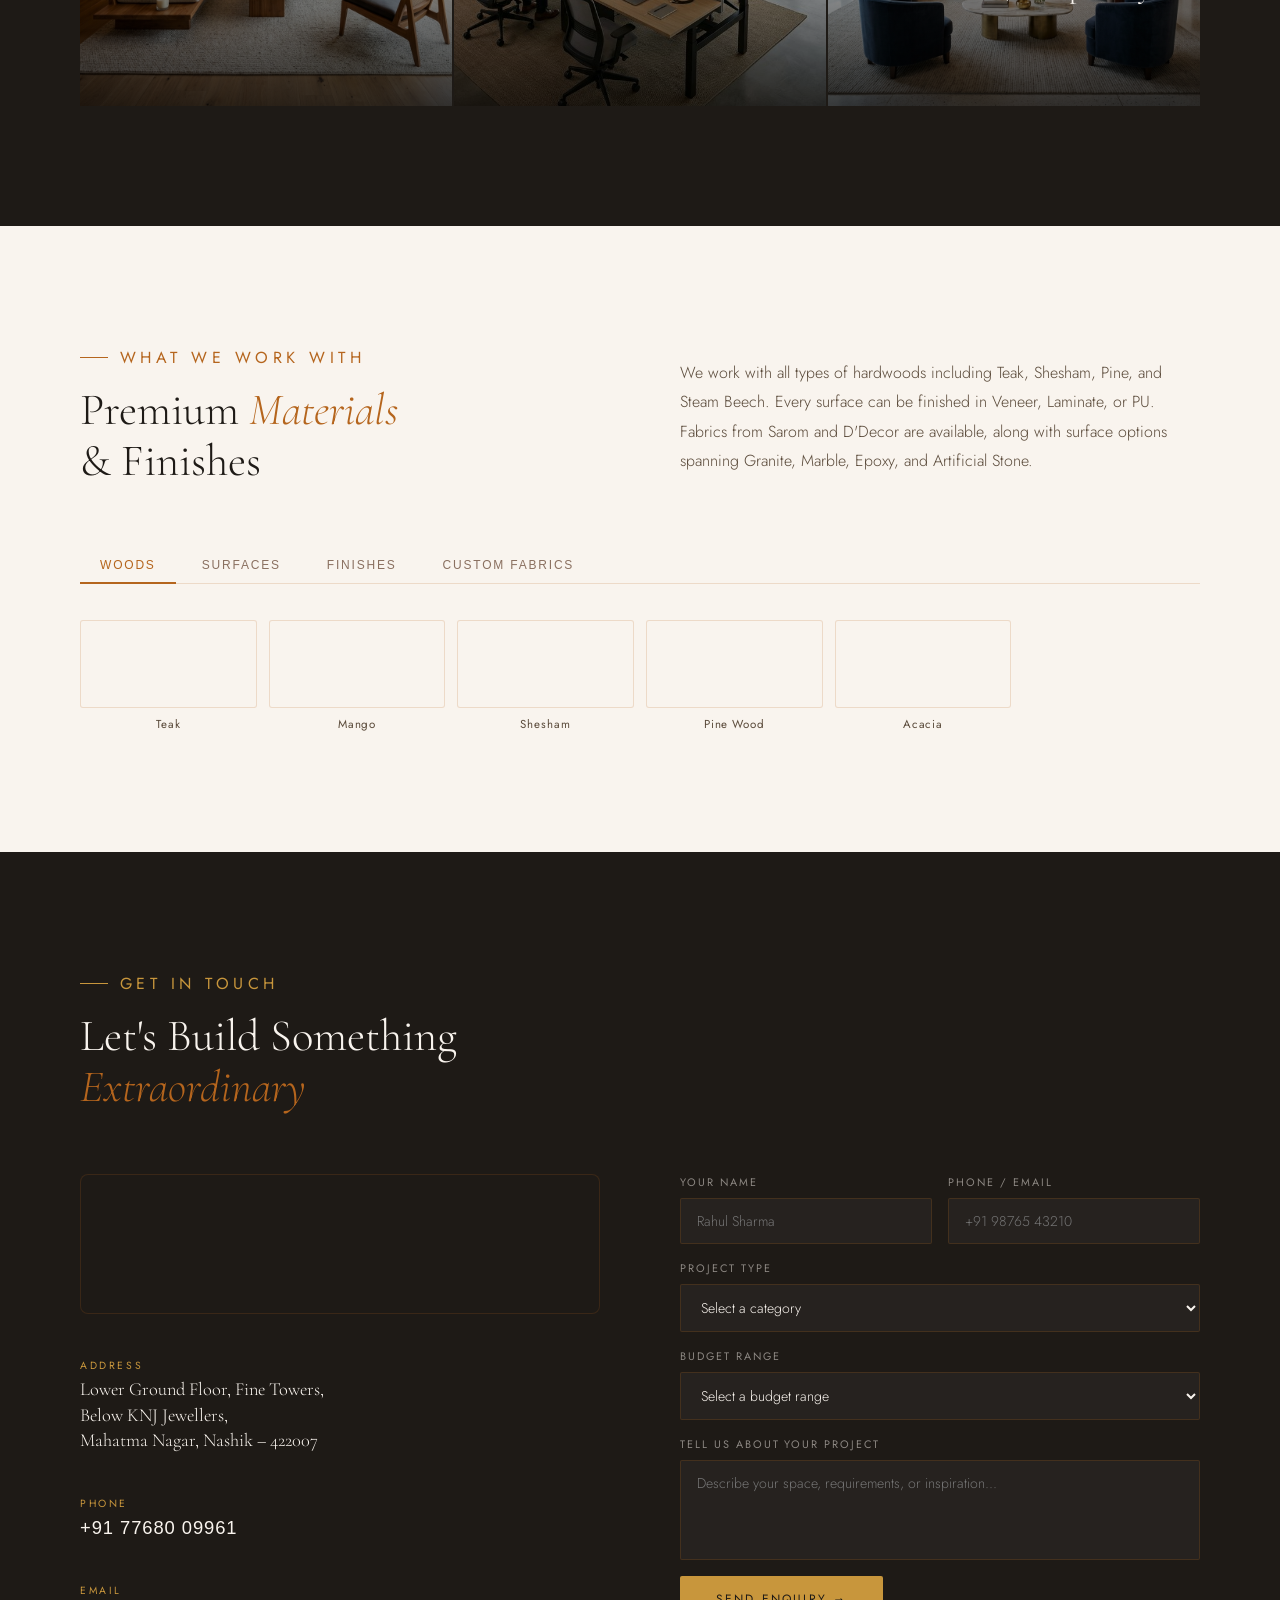
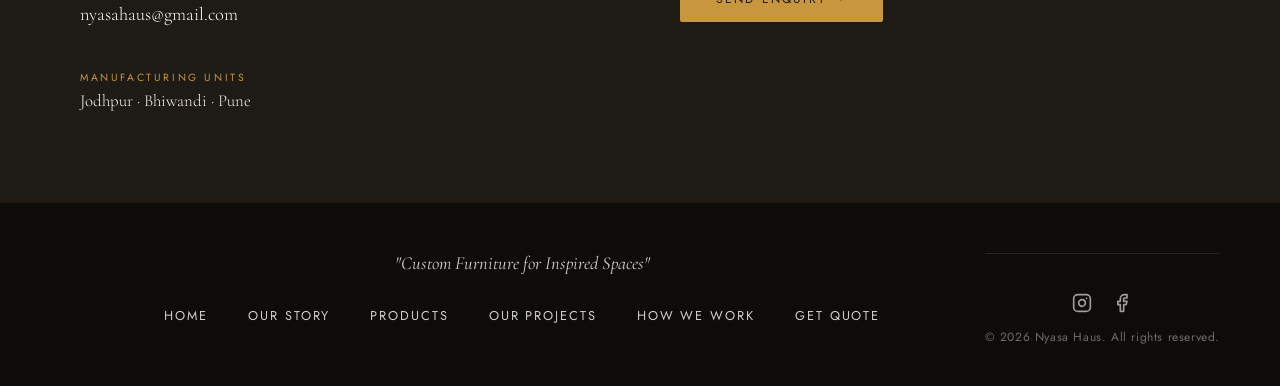
==== commit 217a3622: "feat: add contact map, implement cursor click animation, and update form navigation links" ====
--- a/index.html
+++ b/index.html
@@ -130,8 +130,8 @@
         <span class="urgency-dot"></span> Currently booking April projects — Limited slots available
       </div>
       <div class="hero-buttons">
-        <a href="#contact" class="btn-primary">Book a Free Consultation</a>
-        <a href="#contact" class="btn-outline">Get Custom Quote in 24 Hrs</a>
+        <a href="#enquiry-form" class="btn-primary">Book a Free Consultation</a>
+        <a href="#enquiry-form" class="btn-outline">Get Custom Quote in 24 Hrs</a>
       </div>
     </div>
     <div class="hero-right">
@@ -333,6 +333,9 @@
       <h2 class="section-title reveal reveal-delay-1">Let's Build Something<br><em>Extraordinary</em></h2>
       <div class="contact-grid">
         <div class="contact-info reveal reveal-delay-1">
+          <div class="contact-map">
+            <iframe src="https://www.google.com/maps/embed?pb=!1m18!1m12!1m3!1d3749.2095287411694!2d73.75414909999999!3d19.999718899999998!2m3!1f0!2f0!3f0!3m2!1i1024!2i768!4f13.1!3m3!1m2!1s0x3bddeb003c1aabaf%3A0xb7ff55ec6cd91473!2sNyasa%20Haus!5e0!3m2!1sen!2sin!4v1775241483139!5m2!1sen!2sin" style="border:0;" allowfullscreen="" loading="lazy" referrerpolicy="no-referrer-when-downgrade"></iframe>
+          </div>
           <div class="contact-block">
             <div class="contact-block-label">Address</div>
             <div class="contact-block-value">Lower Ground Floor, Fine Towers,<br>Below KNJ Jewellers,<br>Mahatma Nagar,
@@ -354,7 +357,7 @@
             <div class="contact-block-value" style="font-size:1.05rem;">Jodhpur · Bhiwandi · Pune</div>
           </div>
         </div>
-        <div class="contact-form reveal reveal-delay-2">
+        <div id="enquiry-form" class="contact-form reveal reveal-delay-2">
           <div class="form-row">
             <div class="form-group">
               <label>Your Name</label>
--- a/style.css
+++ b/style.css
@@ -1,4 +1,4 @@
-﻿*,
+*,
 *::before,
 *::after {
   margin: 0;
@@ -46,8 +46,10 @@
   left: 0;
   pointer-events: none;
   z-index: 9999;
-  transform: translate(-50%, -50%);
-  transition: transform 0.08s ease, width 0.25s ease, height 0.25s ease, background 0.25s ease;
+  /* Remove translate from here, we will handle it in JS for performance */
+  transition: width 0.25s ease, height 0.25s ease, background 0.25s ease, opacity 0.25s ease;
+  transform: translate(-50%, -50%); /* Base centering */
+  will-change: transform;
 }
 
 #cursor.big {
@@ -55,6 +57,16 @@
   height: 44px;
   background: transparent;
   border: 1.5px solid var(--teak);
+}
+
+/* Click animation */
+.cursor-pulse {
+  animation: cursorPulse 0.4s ease-out;
+}
+
+@keyframes cursorPulse {
+  0% { transform: translate(-50%, -50%) scale(1); opacity: 1; }
+  100% { transform: translate(-50%, -50%) scale(2.5); opacity: 0; }
 }
 
 /* â”€â”€ NAV â”€â”€ */
@@ -384,7 +396,7 @@
   width: 100%;
   height: 100%;
   position: relative;
-  overflow: hidden;
+  overflow: visible;
   background: var(--charcoal);
 }
 
@@ -450,6 +462,7 @@
   }
 }
 
+/* DEFAULT (Desktop) */
 .hero-stats {
   position: absolute;
   bottom: 40px;
@@ -461,6 +474,36 @@
   animation: fadeUp 0.8s 1.1s forwards;
 }
 
+@media (max-width: 768px) {
+  #hero {
+    display: flex;
+    flex-direction: column;
+  }
+
+  .hero-right {
+    width: 100%;
+  }
+}
+
+/* MOBILE FIX */
+@media (max-width: 768px) {
+  .hero-stats {
+    position: relative;
+    bottom: auto;
+    right: auto;
+    display: grid;
+    grid-template-columns: 1fr 1fr;
+    gap: 16px;
+    padding: 20px;
+    width: 100%;
+    background: var(--charcoal);
+
+    opacity: 1;
+    animation: none;
+    /* important */
+  }
+}
+
 .hero-stat {
   text-align: center;
 }
@@ -469,7 +512,7 @@
   font-family: 'Cormorant Garamond', serif;
   font-size: 2rem;
   font-weight: 500;
-  color: rgb(246, 255, 120);
+  color: rgba(255, 255, 255, 0.881);
   line-height: 1;
 }
 
@@ -477,7 +520,7 @@
   font-size: 0.62rem;
   letter-spacing: 0.15em;
   text-transform: uppercase;
-  color: rgb(246, 255, 120);
+  color: rgba(255, 255, 255, 0.881);
   margin-top: 4px;
 }
 
@@ -566,6 +609,10 @@
   background: var(--warm-white);
 }
 
+#contact {
+  padding: var(--section-gap) 0 80px;
+}
+
 .about-grid {
   display: grid;
   grid-template-columns: 1fr 1fr;
@@ -583,15 +630,19 @@
 /* -- Founder photo block -- */
 .founder-photo-wrap {
   width: 100%;
-  height: auto;
+  aspect-ratio: 4/5; /* Standard portrait ratio */
   border-radius: 8px;
   overflow: hidden;
   background: #1a1510;
+  display: flex;
+  align-items: center;
+  justify-content: center;
 }
 
 .founder-photo {
   width: 100%;
-  height: auto;
+  height: 100%;
+  object-fit: cover;
   display: block;
 }
 
@@ -1370,15 +1421,19 @@
   letter-spacing: 0.25em;
   text-transform: uppercase;
   color: var(--gold);
-  margin-bottom: 10px;
+  margin-bottom: 4px; /* Reduced from 10px */
 }
 
 .contact-block-value {
   font-family: 'Cormorant Garamond', serif;
-  font-size: 1.3rem;
+  font-size: 1.15rem; /* Slightly smaller for compactness */
   color: var(--cream);
   font-weight: 300;
-  line-height: 1.5;
+  line-height: 1.4;
+}
+
+.contact-block {
+  margin-bottom: 10px; /* Reduced from 24px */
 }
 
 .contact-form {
@@ -1456,6 +1511,24 @@
   transform: translateY(-2px);
 }
 
+/* -- Contact Map -- */
+.contact-map {
+  width: 100%;
+  height: 140px;
+  border-radius: 8px;
+  overflow: hidden;
+  margin-bottom: 12px; /* Reduced from 20px */
+  border: 1px solid var(--border);
+  background: var(--charcoal);
+  position: relative;
+}
+
+.contact-map iframe {
+  width: 100%;
+  height: 100%;
+  filter: grayscale(0.2) contrast(1.1);
+}
+
 /* â”€â”€ FOOTER â”€â”€ */
 footer {
   background: #0e0c0a;
@@ -1566,7 +1639,7 @@
   }
 
   .hero-right {
-    height: 50vh;
+    position: relative;
   }
 
   .about-grid,
@@ -1712,7 +1785,7 @@
   }
 
   .founder-photo-wrap {
-    height: 260px;
+    height: auto; /* Remove fixed height, use aspect-ratio instead */
   }
 
   .about-pillars {
@@ -1784,8 +1857,12 @@
   }
 
   .contact-grid {
-    margin-top: 40px;
-    gap: 40px;
+    margin-top: 20px;
+    gap: 20px; /* Reduced from 30px */
+  }
+
+  #contact {
+    padding: 40px 0 25px; /* Reduced bottom padding further for mobile */
   }
 
   #setupGuide {
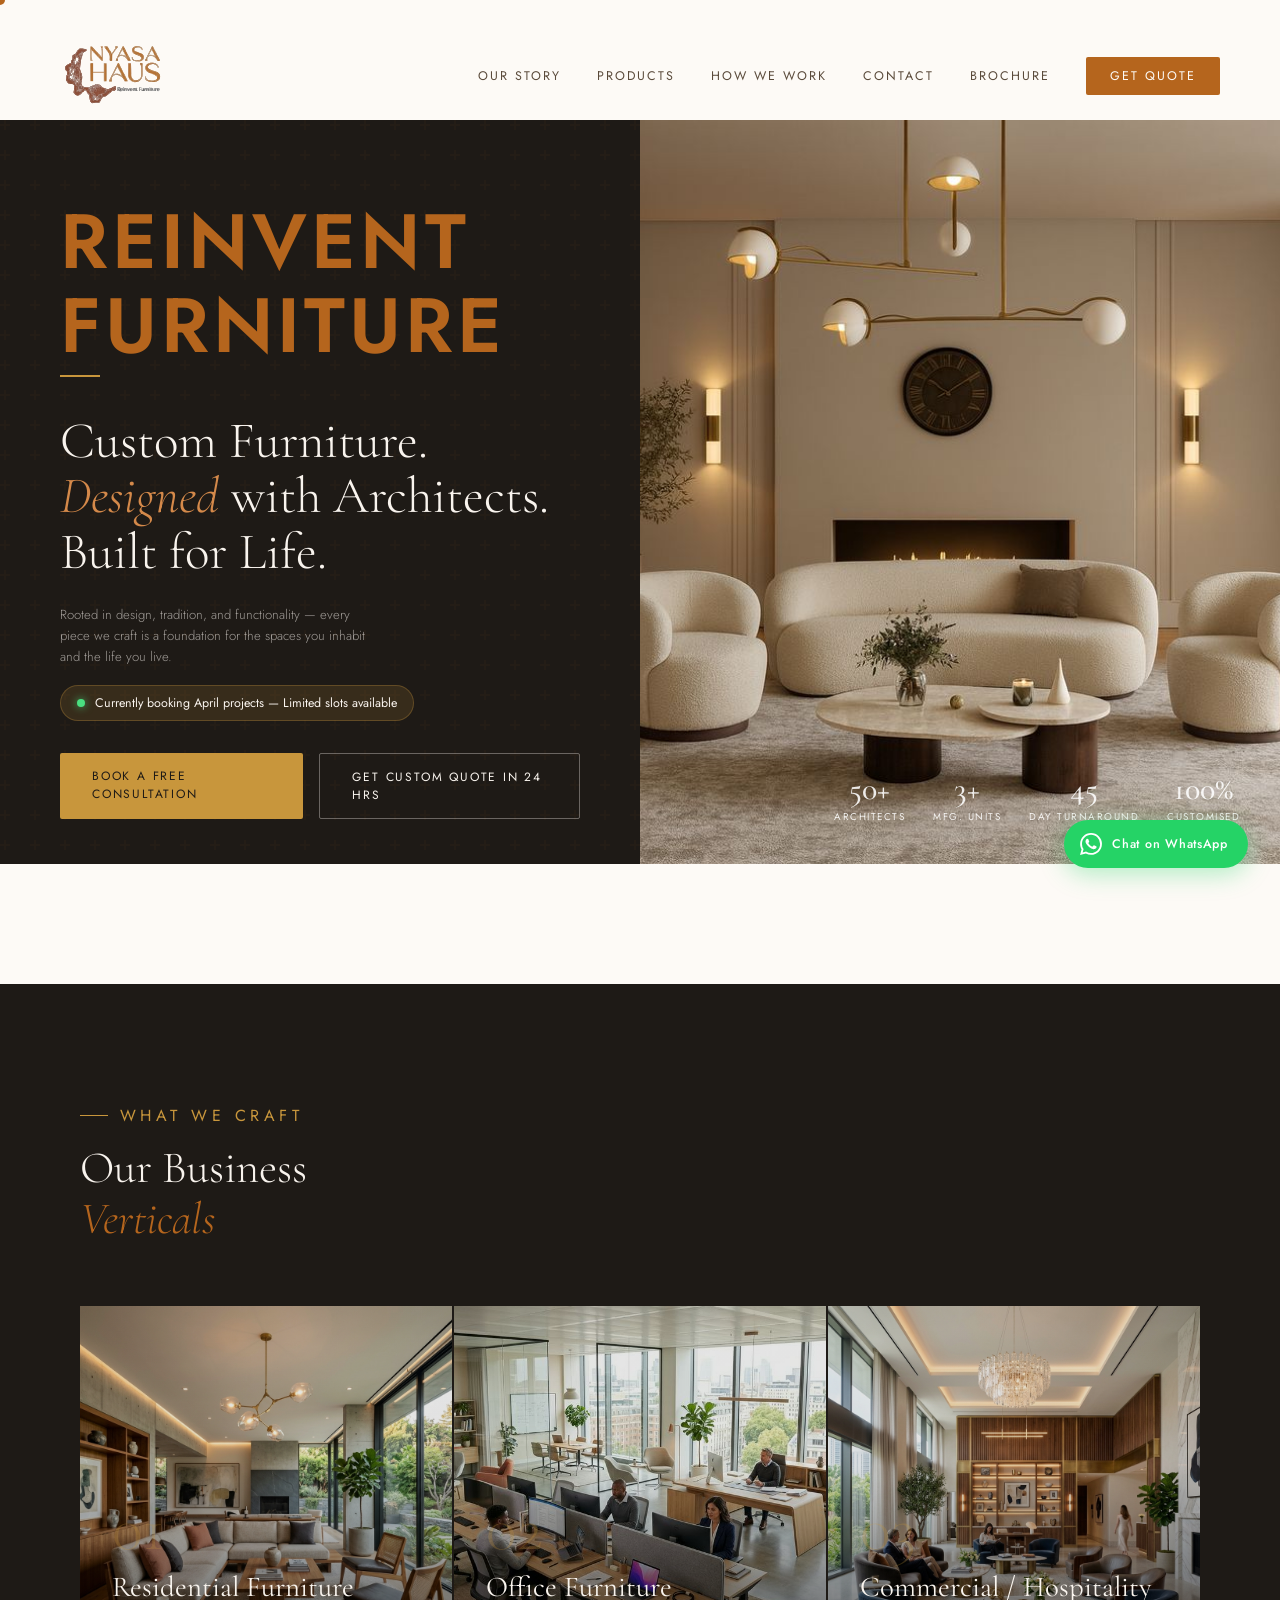
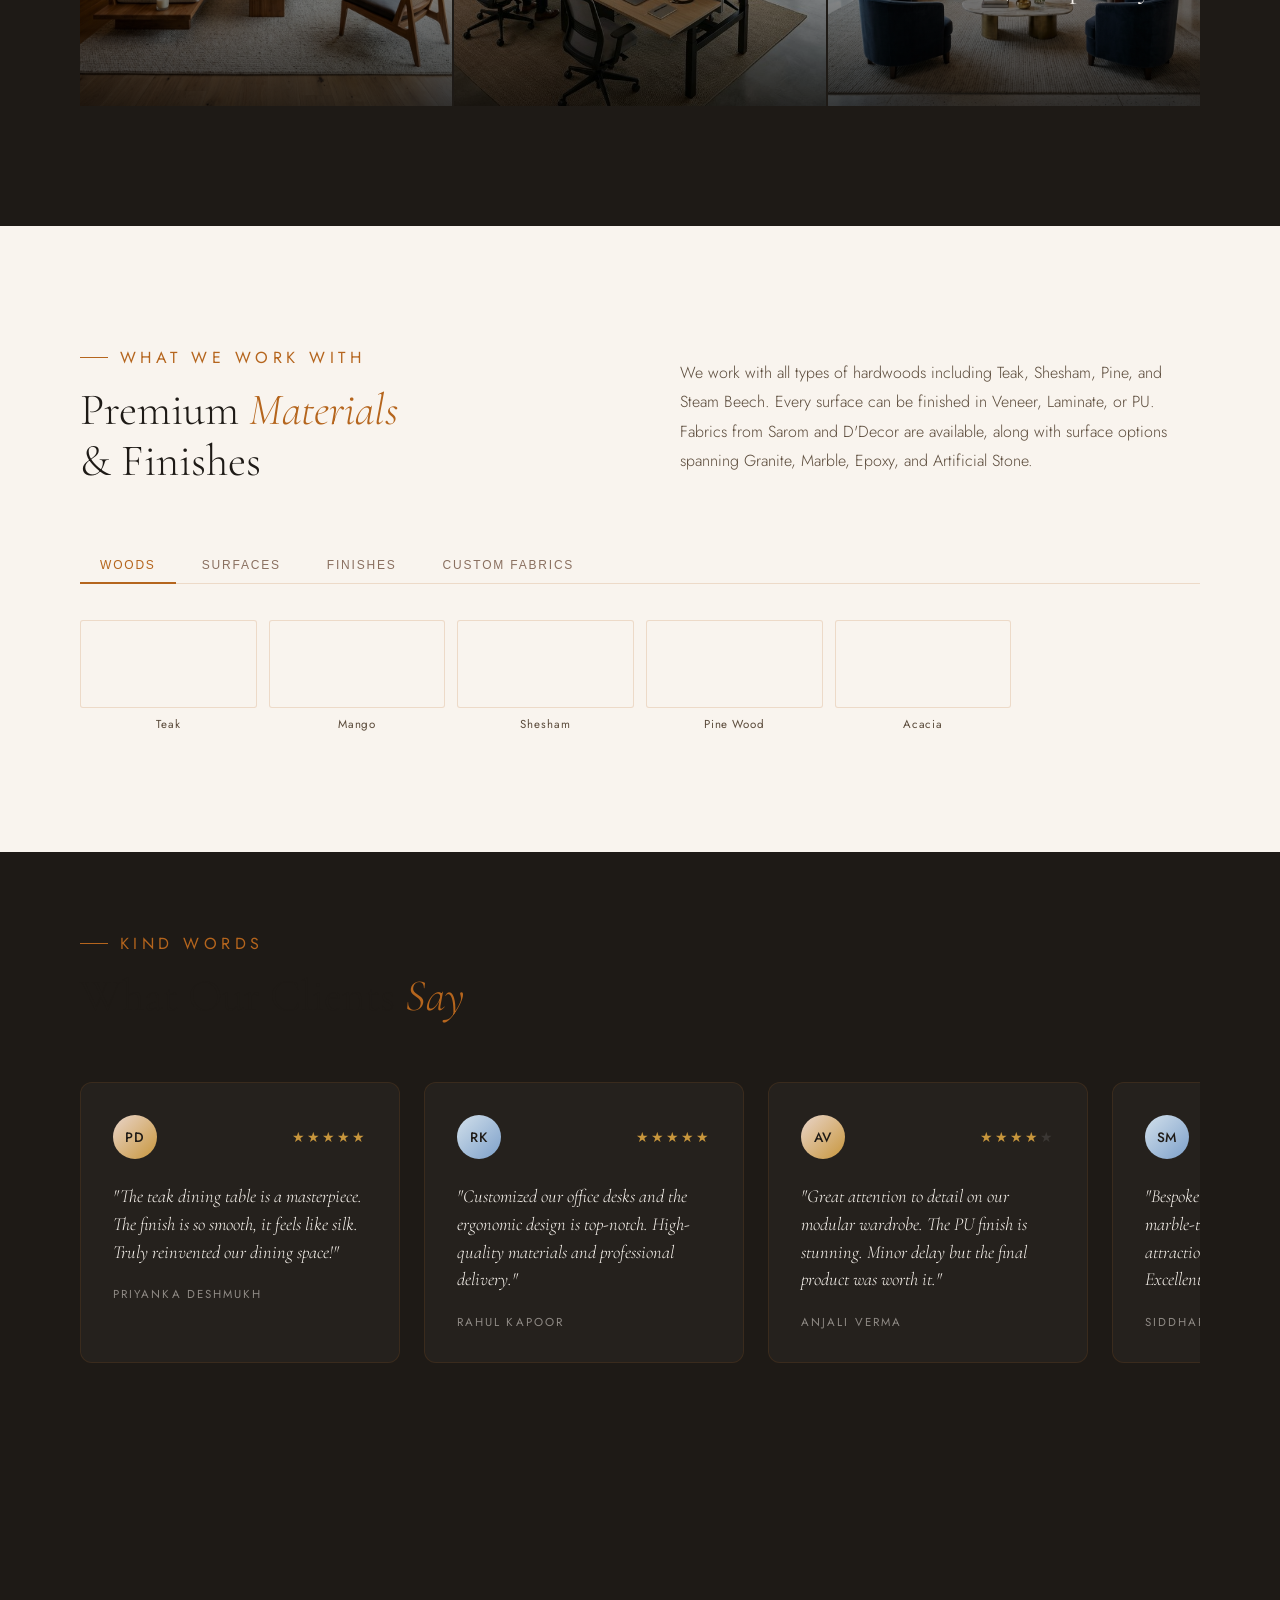
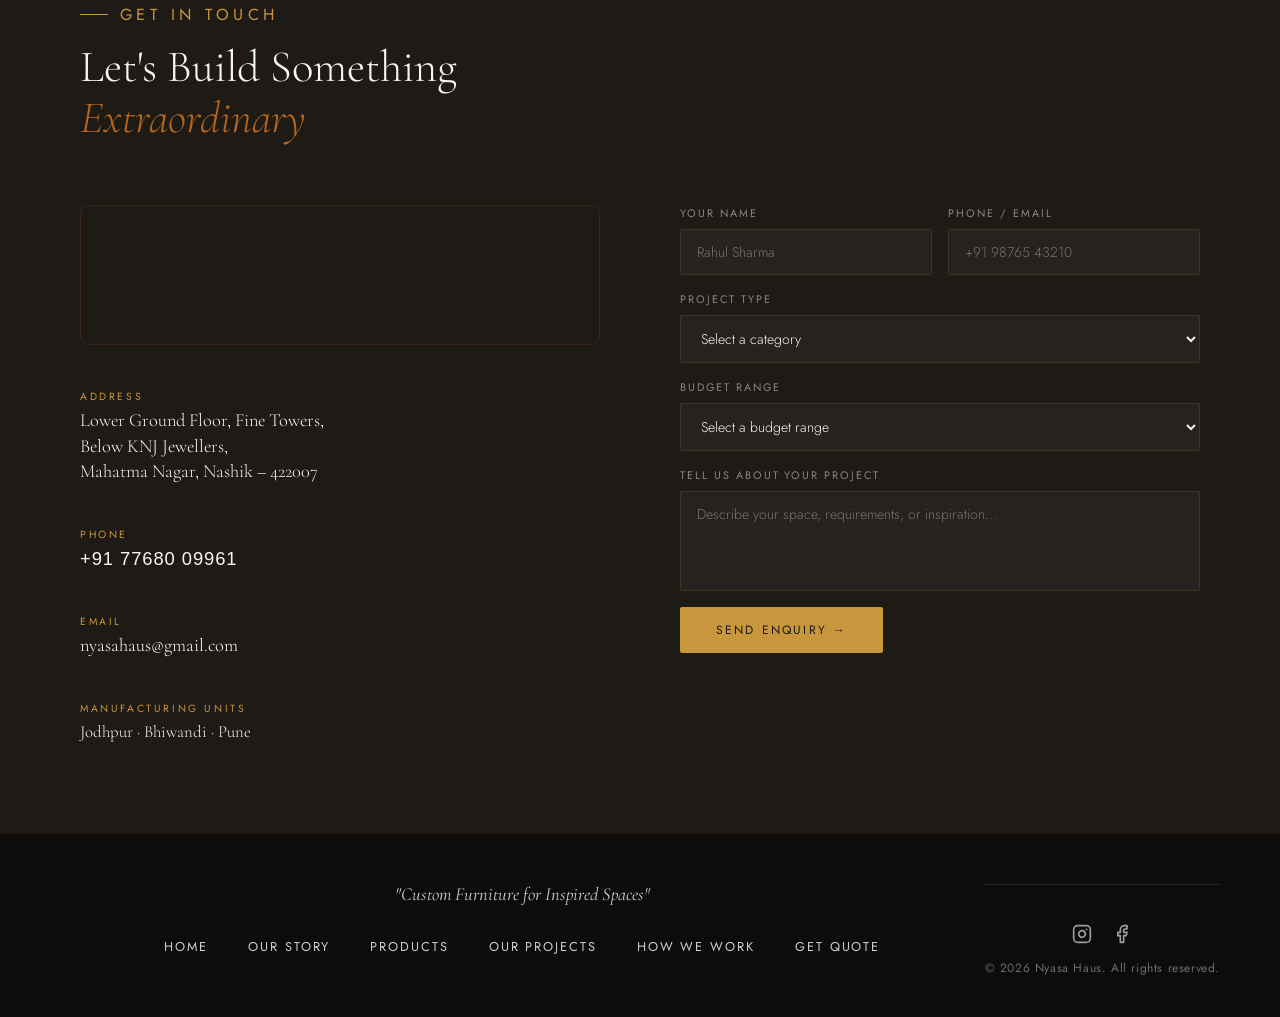
==== commit 5784bcbc: "feat: add responsive client reviews section with horizontal scrolling cards" ====
--- a/index.html
+++ b/index.html
@@ -326,6 +326,63 @@
     </div>
   </section>
 
+  <!-- ── REVIEWS ── -->
+  <section id="reviews">
+    <div class="container">
+      <div class="section-label reveal">Kind Words</div>
+      <h2 class="section-title reveal reveal-delay-1">What Our Clients <em>Say</em></h2>
+      <div class="reviews-scroll-container reveal reveal-delay-2">
+        <div class="reviews-scroll">
+          <!-- CARD 1 -->
+          <div class="review-card">
+            <div class="review-header">
+              <div class="avatar f">PD</div>
+              <div class="stars">★★★★★</div>
+            </div>
+            <p class="review-text">"The teak dining table is a masterpiece. The finish is so smooth, it feels like silk. Truly reinvented our dining space!"</p>
+            <div class="reviewer-name">Priyanka Deshmukh</div>
+          </div>
+          <!-- CARD 2 -->
+          <div class="review-card">
+            <div class="review-header">
+              <div class="avatar m">RK</div>
+              <div class="stars">★★★★★</div>
+            </div>
+            <p class="review-text">"Customized our office desks and the ergonomic design is top-notch. High-quality materials and professional delivery."</p>
+            <div class="reviewer-name">Rahul Kapoor</div>
+          </div>
+          <!-- CARD 3 -->
+          <div class="review-card">
+            <div class="review-header">
+              <div class="avatar f">AV</div>
+              <div class="stars">★★★★<span>★</span></div>
+            </div>
+            <p class="review-text">"Great attention to detail on our modular wardrobe. The PU finish is stunning. Minor delay but the final product was worth it."</p>
+            <div class="reviewer-name">Anjali Verma</div>
+          </div>
+          <!-- CARD 4 -->
+          <div class="review-card">
+            <div class="review-header">
+              <div class="avatar m">SM</div>
+              <div class="stars">★★★★★</div>
+            </div>
+            <p class="review-text">"Bespoke luxury at its best. Their marble-top coffee table is the center of attraction in our living room now. Excellent craftsmanship."</p>
+            <div class="reviewer-name">Siddharth Malhotra</div>
+          </div>
+          <!-- CARD 5 -->
+          <div class="review-card">
+            <div class="review-header">
+              <div class="avatar f">SP</div>
+              <div class="stars">★★★★<span>★</span></div>
+            </div>
+            <p class="review-text">"Best custom furniture in Nashik. They understood my vision perfectly and delivered exactly what I imagined for my bedroom."</p>
+            <div class="reviewer-name">Sneha Patil</div>
+          </div>
+        </div>
+      </div>
+    </div>
+  </section>
+
   <!-- ── CONTACT ── -->
   <section id="contact">
     <div class="container">
--- a/style.css
+++ b/style.css
@@ -48,7 +48,8 @@
   z-index: 9999;
   /* Remove translate from here, we will handle it in JS for performance */
   transition: width 0.25s ease, height 0.25s ease, background 0.25s ease, opacity 0.25s ease;
-  transform: translate(-50%, -50%); /* Base centering */
+  transform: translate(-50%, -50%);
+  /* Base centering */
   will-change: transform;
 }
 
@@ -65,11 +66,18 @@
 }
 
 @keyframes cursorPulse {
-  0% { transform: translate(-50%, -50%) scale(1); opacity: 1; }
-  100% { transform: translate(-50%, -50%) scale(2.5); opacity: 0; }
-}
-
-/* â”€â”€ NAV â”€â”€ */
+  0% {
+    transform: translate(-50%, -50%) scale(1);
+    opacity: 1;
+  }
+
+  100% {
+    transform: translate(-50%, -50%) scale(2.5);
+    opacity: 0;
+  }
+}
+
+/* NAV */
 nav {
   position: fixed;
   top: 0;
@@ -89,6 +97,16 @@
   padding: 14px 60px;
   box-shadow: 0 1px 0 var(--border);
 }
+
+/* Ensure nav is always visible on pages with dark headers before scroll */
+.page-contact nav,
+.page-projects nav {
+  background: rgba(253, 250, 246, 0.95);
+  backdrop-filter: blur(12px);
+  box-shadow: 0 1px 0 var(--border);
+}
+
+
 
 .nav-logo {
   display: flex;
@@ -630,7 +648,8 @@
 /* -- Founder photo block -- */
 .founder-photo-wrap {
   width: 100%;
-  aspect-ratio: 4/5; /* Standard portrait ratio */
+  aspect-ratio: 4/5;
+  /* Standard portrait ratio */
   border-radius: 8px;
   overflow: hidden;
   background: #1a1510;
@@ -1421,19 +1440,129 @@
   letter-spacing: 0.25em;
   text-transform: uppercase;
   color: var(--gold);
-  margin-bottom: 4px; /* Reduced from 10px */
+  margin-bottom: 4px;
+  /* Reduced from 10px */
+}
+
+/* -- Reviews Section -- */
+#reviews {
+  background: var(--charcoal);
+  padding: 80px 0;
+  overflow: hidden;
+}
+
+.reviews-scroll-container {
+  margin-top: 40px;
+  position: relative;
+}
+
+.reviews-scroll {
+  display: flex;
+  gap: 24px;
+  overflow-x: auto;
+  scroll-snap-type: x mandatory;
+  padding: 20px 0 40px;
+  /* Hide scrollbar */
+  scrollbar-width: none;
+  /* Firefox */
+  -ms-overflow-style: none;
+  /* IE/Edge */
+}
+
+.reviews-scroll::-webkit-scrollbar {
+  display: none;
+  /* Chrome/Safari */
+}
+
+.review-card {
+  flex: 0 0 320px;
+  background: rgba(255, 255, 255, 0.03);
+  border: 1px solid rgba(181, 101, 29, 0.15);
+  border-radius: 12px;
+  padding: 32px;
+  scroll-snap-align: start;
+  transition: transform 0.3s, border-color 0.3s;
+}
+
+.review-card:hover {
+  transform: translateY(-5px);
+  border-color: rgba(181, 101, 29, 0.4);
+}
+
+.review-header {
+  display: flex;
+  justify-content: space-between;
+  align-items: center;
+  margin-bottom: 24px;
+}
+
+.avatar {
+  width: 44px;
+  height: 44px;
+  border-radius: 50%;
+  display: flex;
+  align-items: center;
+  justify-content: center;
+  font-family: 'Jost', sans-serif;
+  font-size: 0.85rem;
+  font-weight: 500;
+  letter-spacing: 0.05em;
+  color: var(--charcoal);
+}
+
+.avatar.f {
+  background: linear-gradient(135deg, #e9d5ca 0%, #c8963c 100%);
+}
+
+.avatar.m {
+  background: linear-gradient(135deg, #d2e0eb 0%, #7da0ca 100%);
+}
+
+.stars {
+  color: var(--gold);
+  font-size: 0.9rem;
+  letter-spacing: 2px;
+}
+
+.stars span {
+  color: rgba(255, 255, 255, 0.1);
+}
+
+.review-text {
+  font-family: 'Cormorant Garamond', serif;
+  font-size: 1.15rem;
+  line-height: 1.5;
+  color: var(--cream);
+  margin-bottom: 20px;
+  font-style: italic;
+  font-weight: 300;
+}
+
+.reviewer-name {
+  font-family: 'Jost', sans-serif;
+  font-size: 0.72rem;
+  text-transform: uppercase;
+  letter-spacing: 0.18em;
+  color: rgba(249, 244, 238, 0.5);
+}
+
+/* Ensure container doesn't clip children during scroll animation */
+#reviews .container {
+  overflow: visible;
 }
 
 .contact-block-value {
   font-family: 'Cormorant Garamond', serif;
-  font-size: 1.15rem; /* Slightly smaller for compactness */
+  font-size: 1.15rem;
+  /* Slightly smaller for compactness */
   color: var(--cream);
   font-weight: 300;
   line-height: 1.4;
 }
 
 .contact-block {
-  margin-bottom: 10px; /* Reduced from 24px */
+  margin-bottom: 10px;
+  /* Reduced from 24px */
 }
 
 .contact-form {
@@ -1517,7 +1646,8 @@
   height: 140px;
   border-radius: 8px;
   overflow: hidden;
-  margin-bottom: 12px; /* Reduced from 20px */
+  margin-bottom: 12px;
+  /* Reduced from 20px */
   border: 1px solid var(--border);
   background: var(--charcoal);
   position: relative;
@@ -1785,7 +1915,8 @@
   }
 
   .founder-photo-wrap {
-    height: auto; /* Remove fixed height, use aspect-ratio instead */
+    height: auto;
+    /* Remove fixed height, use aspect-ratio instead */
   }
 
   .about-pillars {
@@ -1858,11 +1989,13 @@
 
   .contact-grid {
     margin-top: 20px;
-    gap: 20px; /* Reduced from 30px */
+    gap: 20px;
+    /* Reduced from 30px */
   }
 
   #contact {
-    padding: 40px 0 25px; /* Reduced bottom padding further for mobile */
+    padding: 40px 0 25px;
+    /* Reduced bottom padding further for mobile */
   }
 
   #setupGuide {
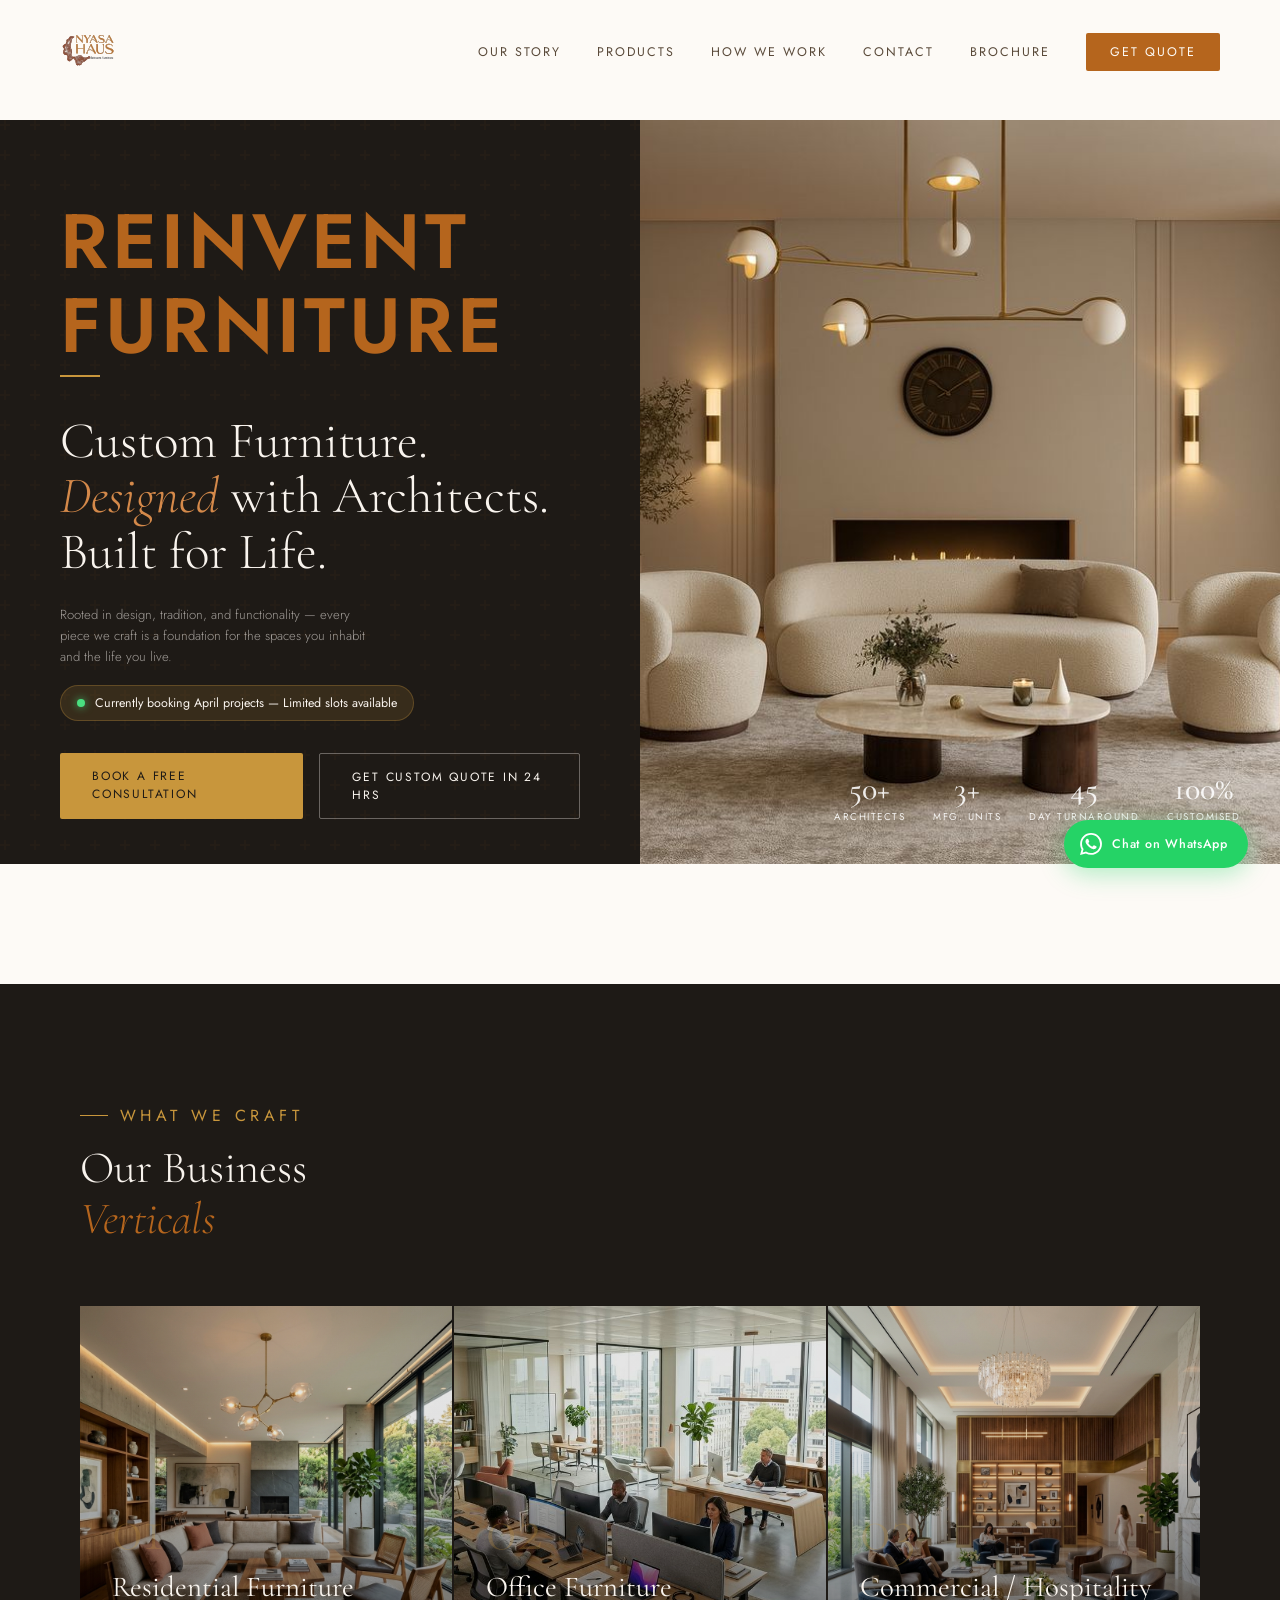
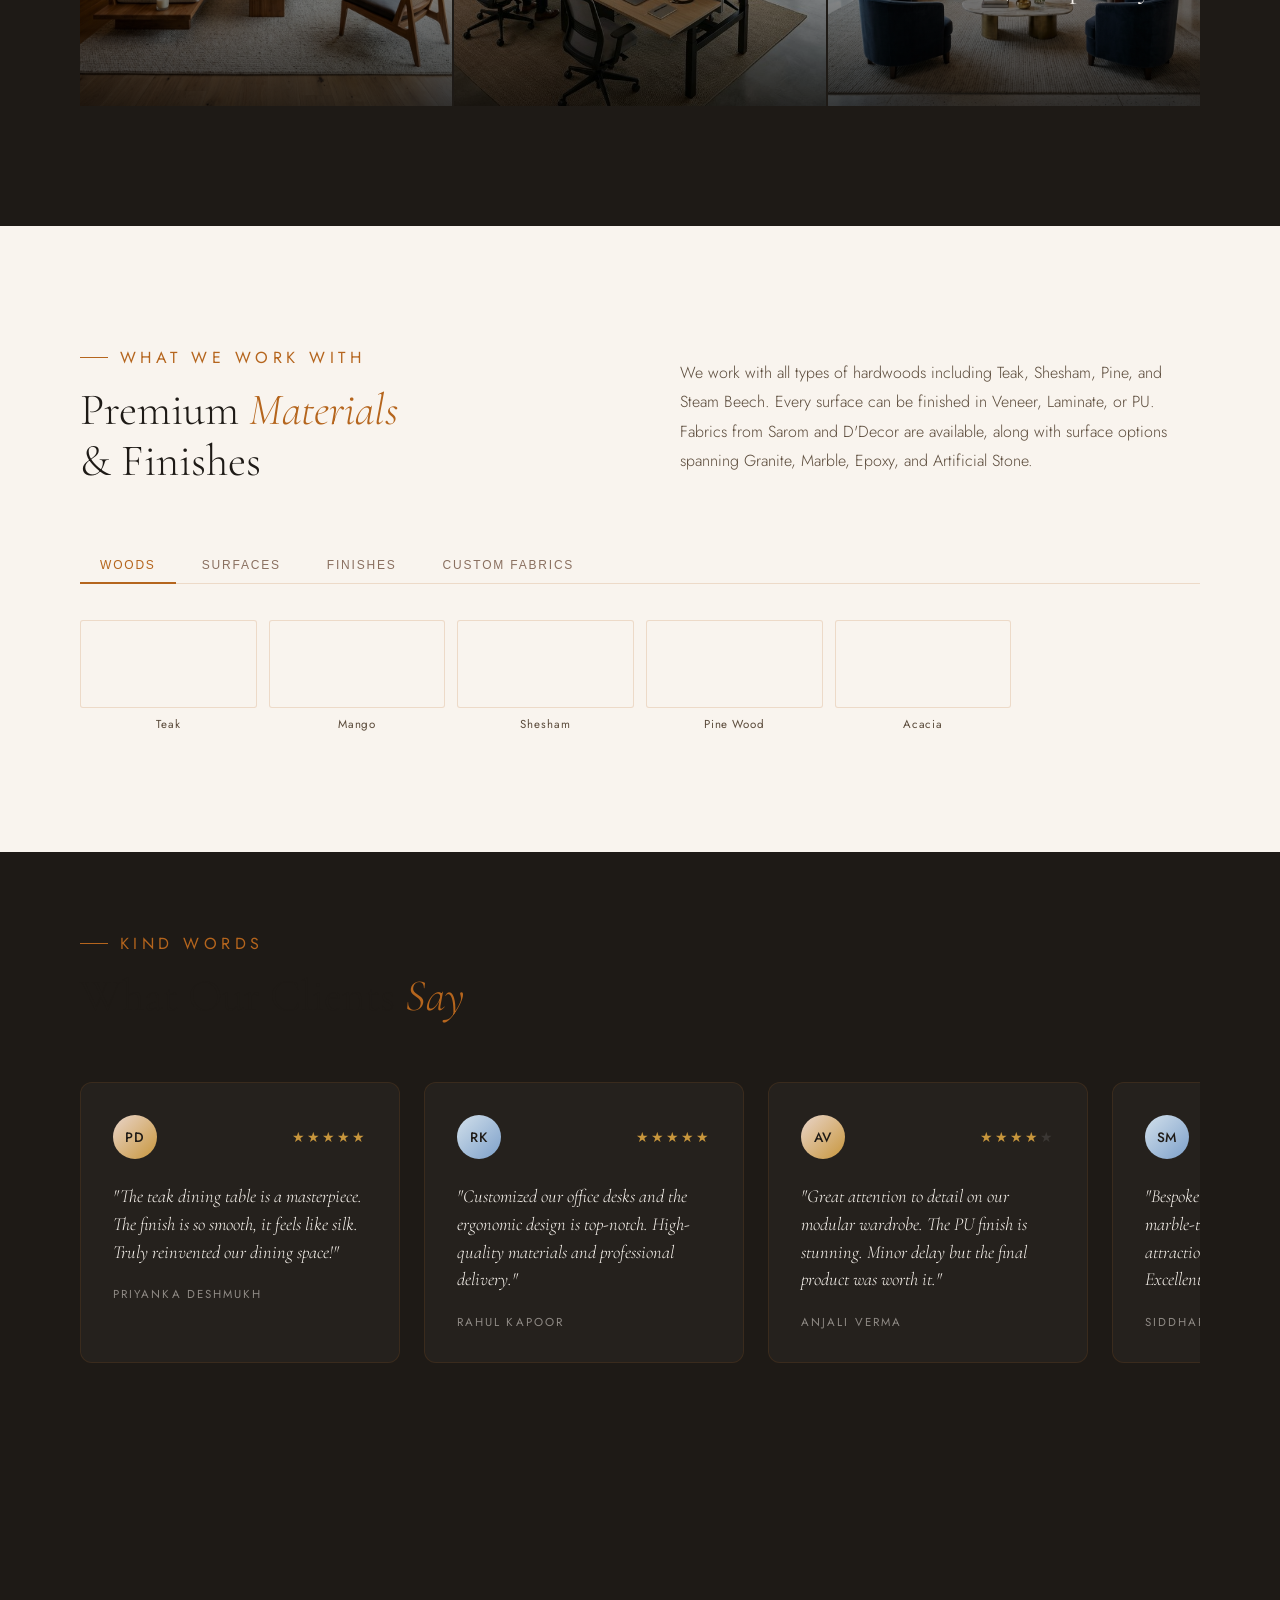
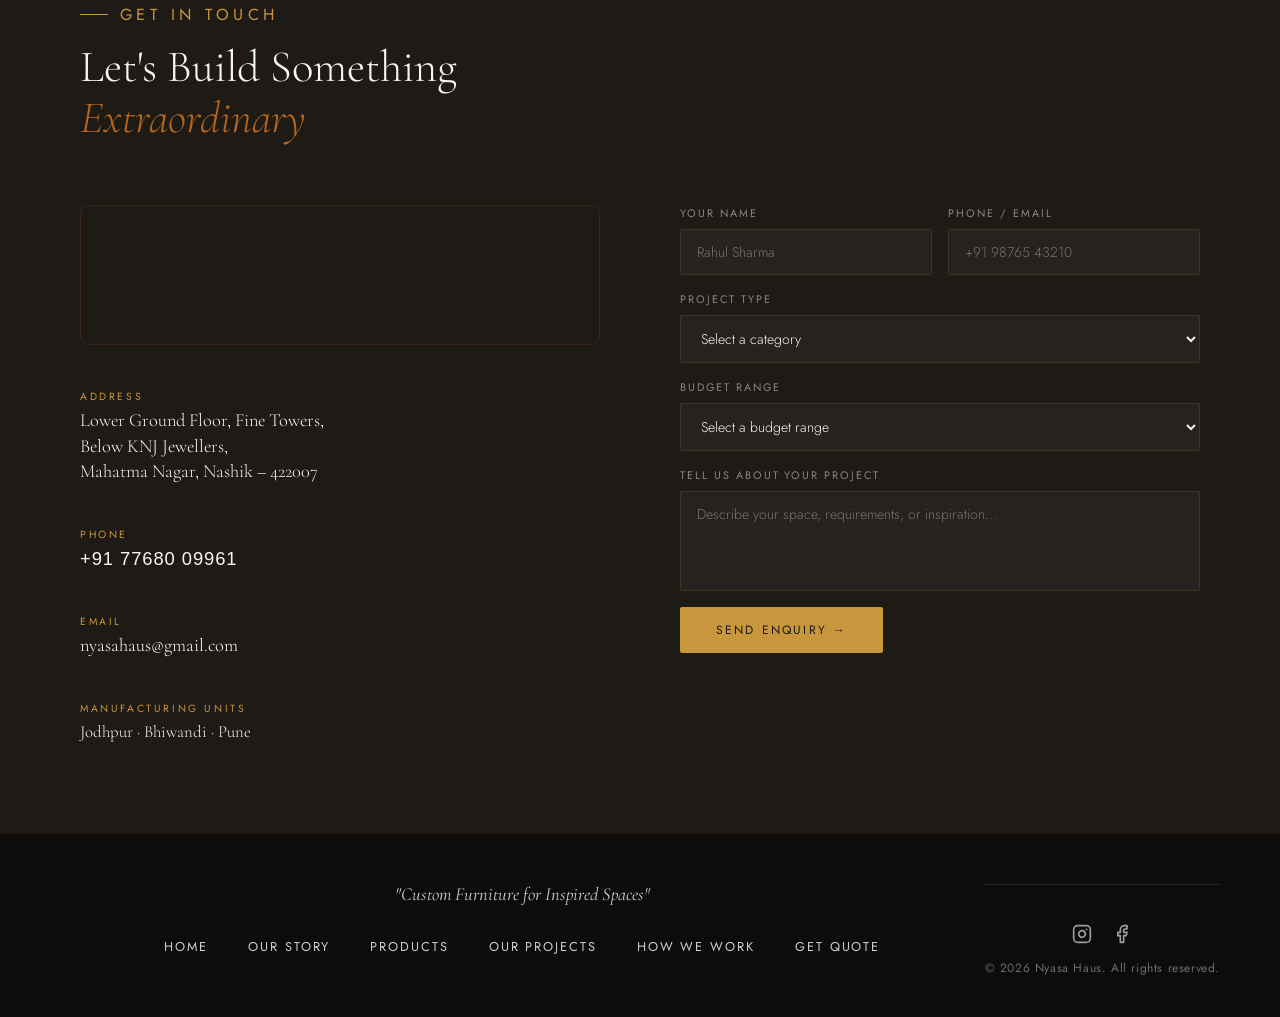
==== commit 49859812: "refactor: remove custom cursor implementation and standardize navigation logo heights" ====
--- a/index.html
+++ b/index.html
@@ -54,8 +54,7 @@
 
 <body>
 
-  <!-- Custom Cursor -->
-  <div id="cursor"></div>
+
 
   <!-- ── NAV ── -->
   <nav id="nav">
--- a/style.css
+++ b/style.css
@@ -31,51 +31,8 @@
   overflow-x: hidden;
 }
 
-/* â”€â”€ CURSOR â”€â”€ */
-body {
-  cursor: none;
-}
-
-#cursor {
-  width: 10px;
-  height: 10px;
-  background: var(--teak);
-  border-radius: 50%;
-  position: fixed;
-  top: 0;
-  left: 0;
-  pointer-events: none;
-  z-index: 9999;
-  /* Remove translate from here, we will handle it in JS for performance */
-  transition: width 0.25s ease, height 0.25s ease, background 0.25s ease, opacity 0.25s ease;
-  transform: translate(-50%, -50%);
-  /* Base centering */
-  will-change: transform;
-}
-
-#cursor.big {
-  width: 44px;
-  height: 44px;
-  background: transparent;
-  border: 1.5px solid var(--teak);
-}
-
-/* Click animation */
-.cursor-pulse {
-  animation: cursorPulse 0.4s ease-out;
-}
-
-@keyframes cursorPulse {
-  0% {
-    transform: translate(-50%, -50%) scale(1);
-    opacity: 1;
-  }
-
-  100% {
-    transform: translate(-50%, -50%) scale(2.5);
-    opacity: 0;
-  }
-}
+/* Navigation styles are defined below */
+
 
 /* NAV */
 nav {
@@ -103,8 +60,15 @@
 .page-projects nav {
   background: rgba(253, 250, 246, 0.95);
   backdrop-filter: blur(12px);
+  padding: 14px 60px; /* Match scrolled padding */
   box-shadow: 0 1px 0 var(--border);
 }
+
+.page-contact nav .nav-logo img,
+.page-projects nav .nav-logo img {
+  height: 42px; /* Match scrolled logo height */
+}
+
 
 
 
@@ -795,7 +759,7 @@
   position: relative;
   height: 400px;
   overflow: hidden;
-  cursor: none;
+
 }
 
 .cat-bg {
@@ -933,7 +897,7 @@
   padding: 10px 20px;
   border: none;
   background: none;
-  cursor: none;
+
   border-bottom: 2px solid transparent;
   margin-bottom: -1px;
   transition: color 0.3s, border-color 0.3s;
@@ -1198,7 +1162,7 @@
   gap: 16px;
   align-items: center;
   transition: border-color 0.3s, background 0.3s;
-  cursor: none;
+
 }
 
 .mfg-location-card:hover {
@@ -1315,7 +1279,7 @@
 .gallery-item {
   overflow: hidden;
   position: relative;
-  cursor: none;
+
 }
 
 .gallery-item.tall {
@@ -1630,7 +1594,7 @@
   letter-spacing: 0.18em;
   text-transform: uppercase;
   border-radius: 2px;
-  cursor: none;
+
   align-self: flex-start;
   transition: background 0.3s, transform 0.2s;
 }
@@ -2033,9 +1997,6 @@
     cursor: auto;
   }
 
-  #cursor {
-    display: none;
-  }
 
   .cat-card,
   .pillar,
@@ -2253,14 +2214,15 @@
 
 /* LOGO & TAGLINE & BROCHURE UPDATES â”€â”€ */
 .nav-logo img {
-  height: clamp(80px, 10vw, 105px);
+  height: 56px; /* Restoring standard height */
   transition: height 0.3s ease;
   margin-top: 0;
 }
 
 nav.scrolled .nav-logo img {
-  height: 60px;
-}
+  height: 42px;
+}
+
 
 /* -- Founder LinkedIn Badge (About page) -- */
 .founder-badge {
